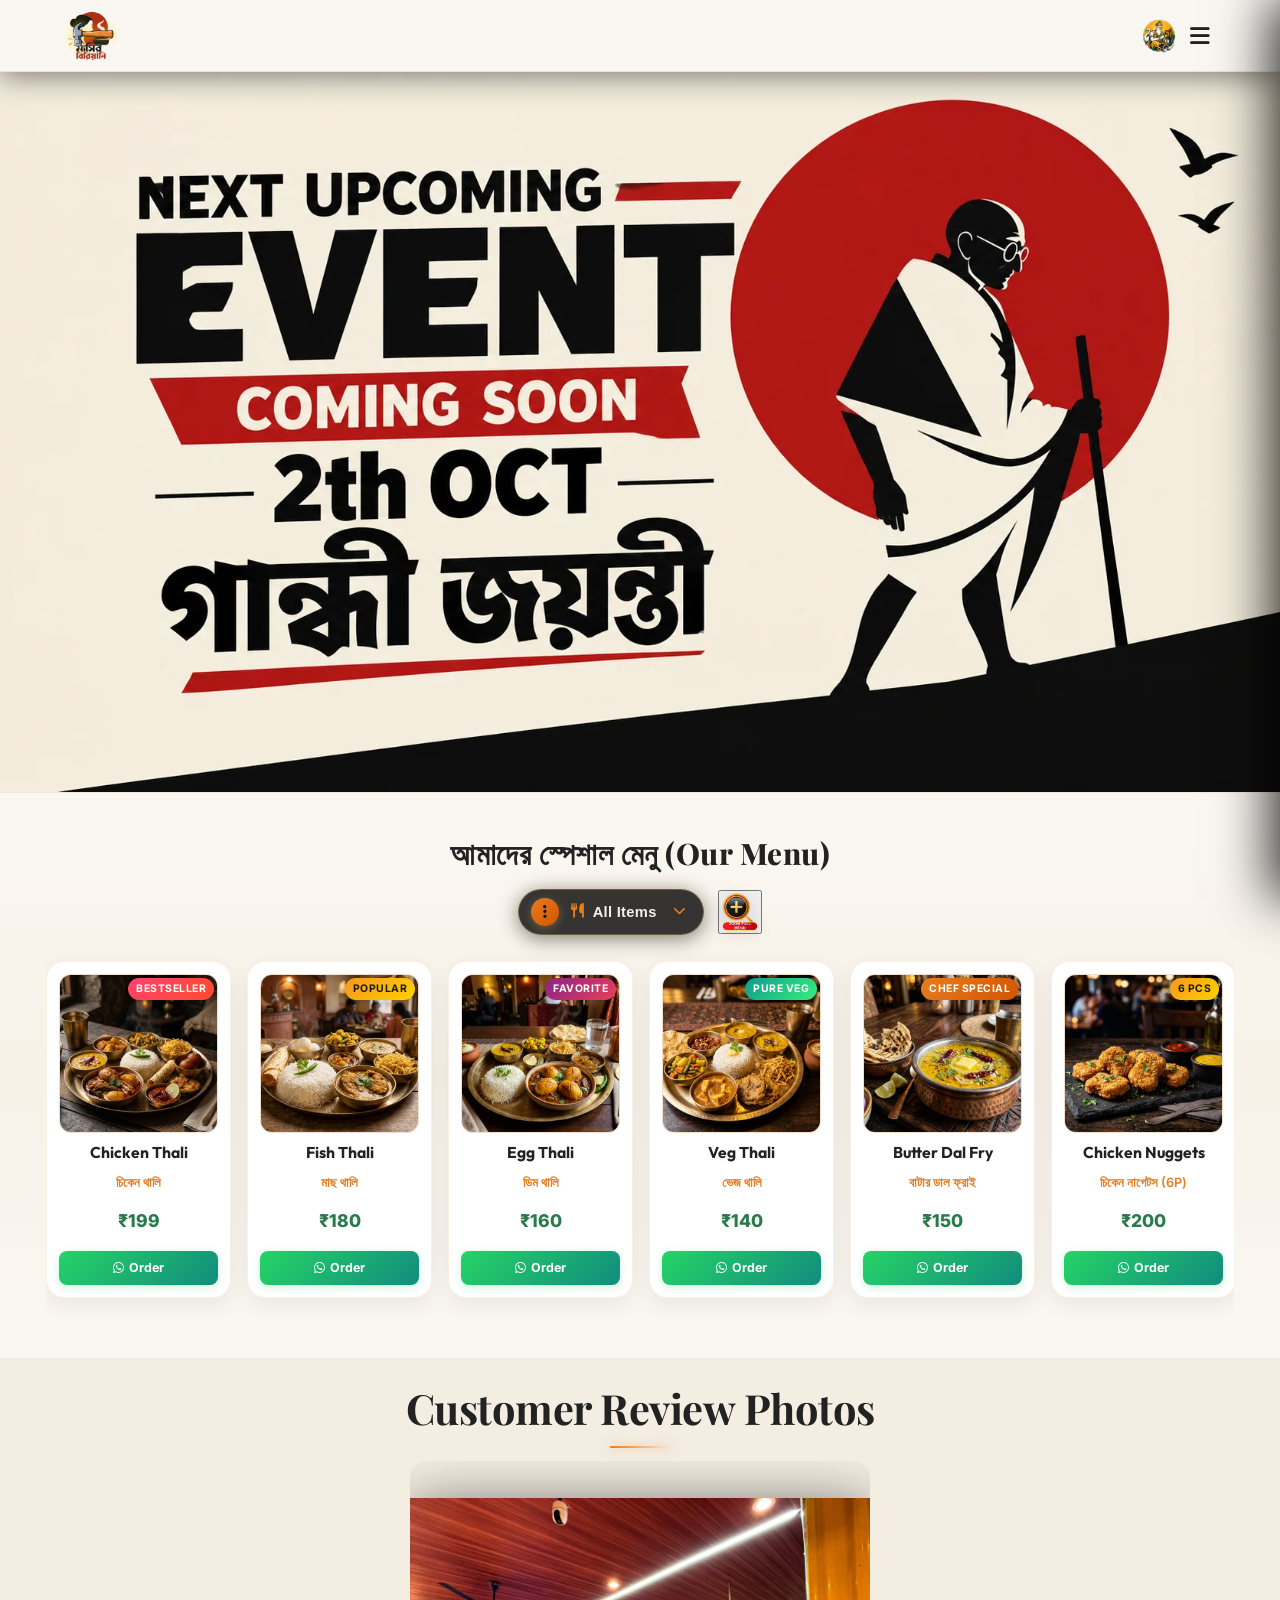
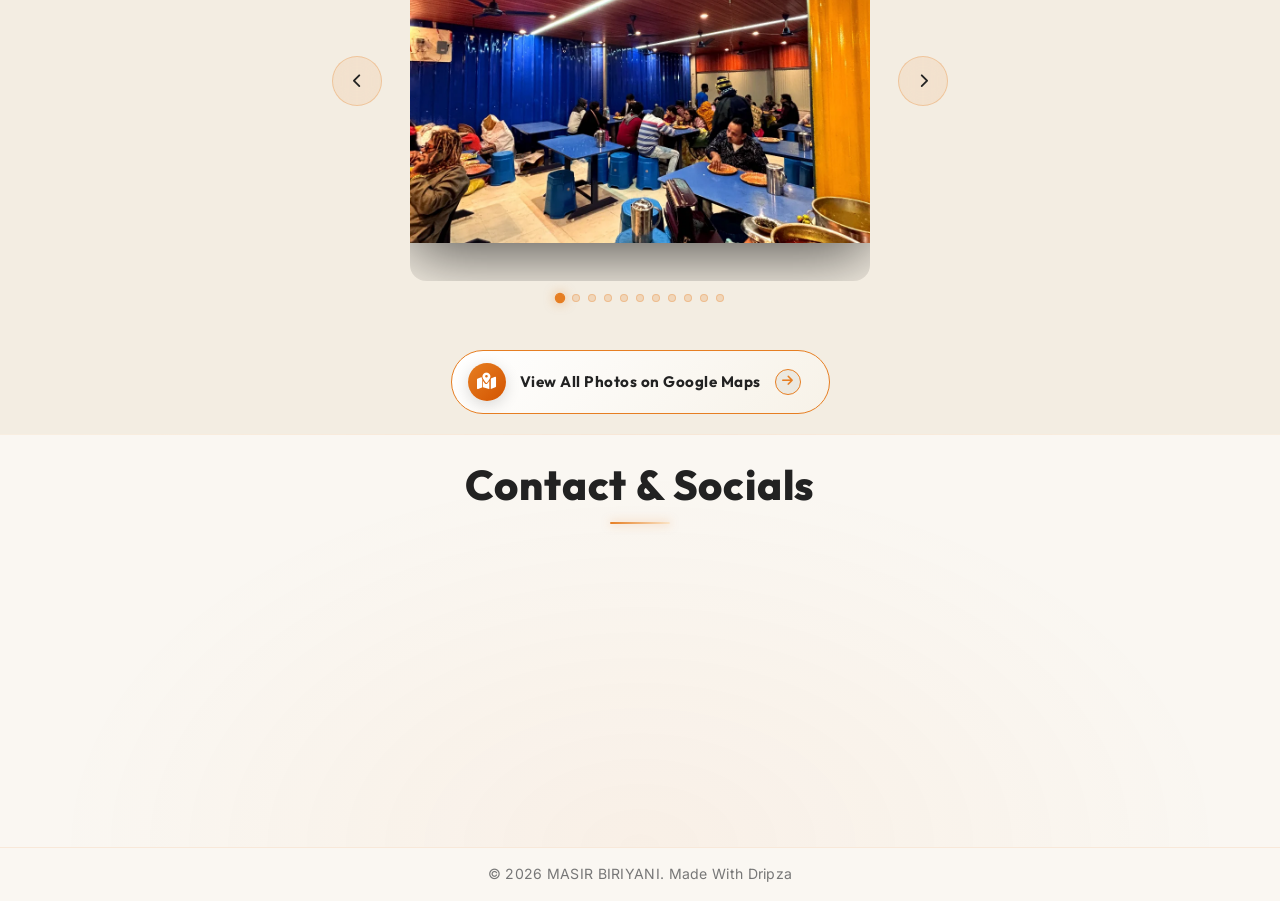
==== index.html @ 43b87b8b "Update search input keypad dismiss on enter" ====
﻿<!DOCTYPE html>
<html lang="bn">
<head>
    <meta charset="UTF-8">
    <meta name="viewport" content="width=device-width, initial-scale=1.0">
    <title>MASIR BIRIYANI</title>
    <link rel="icon" type="image/png" href="assets/masir_biriyani_logo.webp">
    <link href="https://fonts.googleapis.com/css2?family=Playfair+Display:wght@400;600;700;800&family=Outfit:wght@300;400;600;800&family=Inter:wght@300;400;500;600&display=swap" rel="stylesheet">
    <link rel="stylesheet" href="https://cdnjs.cloudflare.com/ajax/libs/font-awesome/6.4.0/css/all.min.css">
    <link rel="stylesheet" href="styles.css?v=1.3">
</head>
<body class="no-scroll">
    <!-- Preloader Screen -->
    <div id="preloader">
        <div class="preloader-content">
            <h1 class="preloader-title">Welcome to <br><span class="highlight">MASIR BIRIYANI</span></h1>
            <div class="preloader-loader">
                <div class="loader-bar"></div>
            </div>
        </div>
    </div>
    <!-- Navbar -->
    <nav class="navbar">
        <div class="logo-container">
            <img src="assets/masir_biriyani_logo.webp" alt="MASIR BIRIYANI Logo" class="logo-brand-img">
            <div class="logo-text-wrapper">
                <span class="animated-football-header" title="Ganesh Chaturthi Special">
                    <img src="assets/ganesh_run_icon.webp" alt="Ganesh Run Icon" style="object-fit: contain; filter: drop-shadow(0 0 5px rgba(255, 215, 0, 0.6));">
                </span>
                <span class="logo-text">MASIR BIRIYANI</span>
            </div>
        </div>
        <span class="rath-yatra-header-text">শুভ বিশ্বকর্মা পূজা!</span>
        <ul class="nav-links">
            <li><a href="#home">Home</a></li>
            <li><a href="#menu">Menu</a></li>
            <li><a href="#reviews">Reviews</a></li>
            <li><a href="#contact">Contact</a></li>
        </ul>
        <div class="navbar-actions">
            <!-- Rakhi Purnima Button for Poster -->
            <button class="fifa-btn" id="open-promo-modal-direct-btn" title="Show Ganesh Chaturthi Special Poster">
                <div class="fifa-container">
                    <div class="fifa-magic-ring"></div>
                    <img src="assets/ganesh_icon.webp" alt="Ganesh Special" class="fifa-svg" style="object-fit: contain;">
                </div>
            </button>
            
            <div class="hamburger">
                <i class="fas fa-bars"></i>
            </div>
        </div>
    </nav>

    <!-- Hero Section -->
    <section id="home" class="hero">
        <div class="hero-bg banner-box">
            <img src="assets/aj_restaurant_banner_1.webp" alt="AJ Restaurant & Cafe Banner" class="active">
            <img src="assets/banner_1.webp" alt="MASIR BIRIYANI Banner 1">
            <img src="assets/banner_2.webp" alt="MASIR BIRIYANI Banner 2">
            <img src="assets/banner_3.webp" alt="MASIR BIRIYANI Banner 3">
            <img src="assets/banner_4.webp" alt="MASIR BIRIYANI Banner 4">
            <div class="overlay"></div>
        </div>
        <!-- Click/Hover Zones for Banner Control -->
        <div class="hero-nav-zone left-zone" title="Previous Image"></div>
        <div class="hero-nav-zone right-zone" title="Next Image"></div>
    </section>

                <!-- Digital Restaurant Menu Section -->
    <section id="menu" class="main-menu-section">
        <div class="menu-header-wrapper">
            <div class="menu-eyebrow-container">
                <span class="menu-eyebrow">আমাদের স্পেশাল মেনু (Our Menu)</span>
            </div>
        </div>

        <!-- Menu Category Filter Tabs -->
                <!-- Menu Category Filter Dropdown (Three-Dot Filter Menu) -->
        <!-- Menu Filter and Zoom Controls Row -->
        <div class="menu-filter-controls-row">
            <div class="menu-filter-dropdown-wrapper" id="main-menu-filter-dropdown-wrapper">
            <button type="button" class="menu-filter-dots-btn" id="main-menu-filter-dots-btn" aria-expanded="false" aria-haspopup="true" title="Filter Menu">
                <span class="three-dots-icon-box">
                    <i class="fas fa-ellipsis-v"></i>
                </span>
                <span class="current-filter-label" id="main-current-filter-label">
                    <i class="fas fa-utensils"></i>
                    <span>All Items</span>
                </span>
                <i class="fas fa-chevron-down filter-dropdown-arrow"></i>
            </button>

            <!-- Dropdown List of Category Filter Options -->
            <div class="menu-filter-dropdown-menu" id="main-menu-filter-dropdown-menu">
                <div class="menu-filter-dropdown-header">
                    <span><i class="fas fa-filter"></i> Filter Category</span>
                </div>
                <div class="menu-filter-dropdown-list">
                    <button type="button" class="menu-tab-btn active" data-category="all">
                        <span class="tab-btn-content">
                            <i class="fas fa-utensils tab-icon"></i>
                            <span class="tab-title">All Items</span>
                        </span>
                        <i class="fas fa-check active-indicator-icon"></i>
                    </button>
                    <button type="button" class="menu-tab-btn" data-category="thali">
                        <span class="tab-btn-content">
                            <i class="fas fa-bowl-rice tab-icon"></i>
                            <span class="tab-title">Bengali Thali</span>
                        </span>
                        <i class="fas fa-check active-indicator-icon"></i>
                    </button>
                    <button type="button" class="menu-tab-btn" data-category="snacks">
                        <span class="tab-btn-content">
                            <i class="fas fa-burger tab-icon"></i>
                            <span class="tab-title">Breakfast & Snacks</span>
                        </span>
                        <i class="fas fa-check active-indicator-icon"></i>
                    </button>
                    <button type="button" class="menu-tab-btn" data-category="beverages">
                        <span class="tab-btn-content">
                            <i class="fas fa-mug-hot tab-icon"></i>
                            <span class="tab-title">Tea & Coffee</span>
                        </span>
                        <i class="fas fa-check active-indicator-icon"></i>
                    </button>
                    <button type="button" class="menu-tab-btn" data-category="extras">
                        <span class="tab-btn-content">
                            <i class="fas fa-plate-wheat tab-icon"></i>
                            <span class="tab-title">Sides & Extras</span>
                        </span>
                        <i class="fas fa-check active-indicator-icon"></i>
                    </button>
                </div>
            </div>
        </div>

            <!-- Zoom Full Menu Button on Right Side of Filter -->
            <button type="button" class="menu-zoom-img-btn" id="open-full-menu-modal-btn" title="Open Complete Menu Card (সম্পূর্ণ মেনু)">
                    <img src="assets/zoom_full_menu_icon.webp" alt="Zoom Full Menu" class="zoom-full-menu-img">
                </button>
        </div>
        

        <!-- Menu Cards Horizontal Side-Scroll Wrapper -->
        <div class="main-menu-scroll-wrapper">
            <div class="main-menu-scroll-track" id="main-restaurant-menu-scroll">
                
                <!-- 1. Chicken Thali -->
                <div class="food-menu-card" data-category="thali">
                    <div class="food-card-badge bestseller">Bestseller</div>
                    <div class="food-card-img-box">
                        <img src="assets/menu_chicken_thali.webp" alt="Chicken Thali" loading="lazy">
                    </div>
                    <div class="food-card-body">
                        <h3 class="food-title">Chicken Thali</h3>
                        <span class="bengali-title">চিকেন থালি</span>
                        <span class="food-price">₹199</span>
                        <a href="https://wa.me/918768151555?text=Hi%20MASIR%20BIRIYANI,%20I%20want%20to%20order%20Chicken%20Thali%20(₹199)" target="_blank" class="food-order-btn">
                            <i class="fab fa-whatsapp"></i> Order
                        </a>
                    </div>
                </div>

                <!-- 2. Fish Thali -->
                <div class="food-menu-card" data-category="thali">
                    <div class="food-card-badge popular">Popular</div>
                    <div class="food-card-img-box">
                        <img src="assets/menu_fish_thali.webp" alt="Fish Thali" loading="lazy">
                    </div>
                    <div class="food-card-body">
                        <h3 class="food-title">Fish Thali</h3>
                        <span class="bengali-title">মাছ থালি</span>
                        <span class="food-price">₹180</span>
                        <a href="https://wa.me/918768151555?text=Hi%20MASIR%20BIRIYANI,%20I%20want%20to%20order%20Fish%20Thali%20(₹180)" target="_blank" class="food-order-btn">
                            <i class="fab fa-whatsapp"></i> Order
                        </a>
                    </div>
                </div>

                <!-- 3. Egg Thali -->
                <div class="food-menu-card" data-category="thali">
                    <div class="food-card-badge special">Favorite</div>
                    <div class="food-card-img-box">
                        <img src="assets/menu_egg_thali.webp" alt="Egg Thali" loading="lazy">
                    </div>
                    <div class="food-card-body">
                        <h3 class="food-title">Egg Thali</h3>
                        <span class="bengali-title">ডিম থালি</span>
                        <span class="food-price">₹160</span>
                        <a href="https://wa.me/918768151555?text=Hi%20MASIR%20BIRIYANI,%20I%20want%20to%20order%20Egg%20Thali%20(₹160)" target="_blank" class="food-order-btn">
                            <i class="fab fa-whatsapp"></i> Order
                        </a>
                    </div>
                </div>

                <!-- 4. Veg Thali -->
                <div class="food-menu-card" data-category="thali">
                    <div class="food-card-badge pure-veg">Pure Veg</div>
                    <div class="food-card-img-box">
                        <img src="assets/menu_veg_thali.webp" alt="Veg Thali" loading="lazy">
                    </div>
                    <div class="food-card-body">
                        <h3 class="food-title">Veg Thali</h3>
                        <span class="bengali-title">ভেজ থালি</span>
                        <span class="food-price">₹140</span>
                        <a href="https://wa.me/918768151555?text=Hi%20MASIR%20BIRIYANI,%20I%20want%20to%20order%20Veg%20Thali%20(₹140)" target="_blank" class="food-order-btn">
                            <i class="fab fa-whatsapp"></i> Order
                        </a>
                    </div>
                </div>

                <!-- 5. Butter Dal Fry -->
                <div class="food-menu-card" data-category="extras">
                    <div class="food-card-badge chef">Chef Special</div>
                    <div class="food-card-img-box">
                        <img src="assets/menu_butter_dal_fry.webp" alt="Butter Dal Fry" loading="lazy">
                    </div>
                    <div class="food-card-body">
                        <h3 class="food-title">Butter Dal Fry</h3>
                        <span class="bengali-title">বাটার ডাল ফ্রাই</span>
                        <span class="food-price">₹150</span>
                        <a href="https://wa.me/918768151555?text=Hi%20MASIR%20BIRIYANI,%20I%20want%20to%20order%20Butter%20Dal%20Fry%20(₹150)" target="_blank" class="food-order-btn">
                            <i class="fab fa-whatsapp"></i> Order
                        </a>
                    </div>
                </div>

                <!-- 6. Chicken Nuggets -->
                <div class="food-menu-card" data-category="snacks">
                    <div class="food-card-badge popular">6 Pcs</div>
                    <div class="food-card-img-box">
                        <img src="assets/menu_chicken_nuggets.webp" alt="Chicken Nuggets" loading="lazy">
                    </div>
                    <div class="food-card-body">
                        <h3 class="food-title">Chicken Nuggets</h3>
                        <span class="bengali-title">চিকেন নাগেটস (6P)</span>
                        <span class="food-price">₹200</span>
                        <a href="https://wa.me/918768151555?text=Hi%20MASIR%20BIRIYANI,%20I%20want%20to%20order%20Chicken%20Nuggets%20(₹200)" target="_blank" class="food-order-btn">
                            <i class="fab fa-whatsapp"></i> Order
                        </a>
                    </div>
                </div>

                <!-- 7. Aloo Tikki -->
                <div class="food-menu-card" data-category="snacks">
                    <div class="food-card-badge pure-veg">Big Size</div>
                    <div class="food-card-img-box">
                        <img src="assets/menu_aloo_tikki.webp" alt="Aloo Tikki Big Size" loading="lazy">
                    </div>
                    <div class="food-card-body">
                        <h3 class="food-title">Aloo Tikki 6P</h3>
                        <span class="bengali-title">আলু টিক্কি (6P)</span>
                        <span class="food-price">₹180</span>
                        <a href="https://wa.me/918768151555?text=Hi%20MASIR%20BIRIYANI,%20I%20want%20to%20order%20Aloo%20Tikki%20(₹180)" target="_blank" class="food-order-btn">
                            <i class="fab fa-whatsapp"></i> Order
                        </a>
                    </div>
                </div>

                <!-- 8. Egg Maggie -->
                <div class="food-menu-card" data-category="snacks">
                    <div class="food-card-badge popular">Hot</div>
                    <div class="food-card-img-box">
                        <img src="assets/menu_egg_maggie.webp" alt="Egg Maggie" loading="lazy">
                    </div>
                    <div class="food-card-body">
                        <h3 class="food-title">Egg Maggie</h3>
                        <span class="bengali-title">এগ ম্যাগি</span>
                        <span class="food-price">₹80</span>
                        <a href="https://wa.me/918768151555?text=Hi%20MASIR%20BIRIYANI,%20I%20want%20to%20order%20Egg%20Maggie%20(₹80)" target="_blank" class="food-order-btn">
                            <i class="fab fa-whatsapp"></i> Order
                        </a>
                    </div>
                </div>

                <!-- 9. Veg Maggie -->
                <div class="food-menu-card" data-category="snacks">
                    <div class="food-card-badge pure-veg">Veg</div>
                    <div class="food-card-img-box">
                        <img src="assets/menu_egg_maggie.webp" alt="Veg Maggie" loading="lazy">
                    </div>
                    <div class="food-card-body">
                        <h3 class="food-title">Veg Maggie</h3>
                        <span class="bengali-title">ভেজ ম্যাগি</span>
                        <span class="food-price">₹60</span>
                        <a href="https://wa.me/918768151555?text=Hi%20MASIR%20BIRIYANI,%20I%20want%20to%20order%20Veg%20Maggie%20(₹60)" target="_blank" class="food-order-btn">
                            <i class="fab fa-whatsapp"></i> Order
                        </a>
                    </div>
                </div>

                <!-- 10. Bread Omelette -->
                <div class="food-menu-card" data-category="snacks">
                    <div class="food-card-badge special">Breakfast</div>
                    <div class="food-card-img-box">
                        <img src="assets/menu6.webp" alt="Bread Omelette Jam Butter" loading="lazy">
                    </div>
                    <div class="food-card-body">
                        <h3 class="food-title">Bread Omelette</h3>
                        <span class="bengali-title">ব্রেড ওমলেট / জ্যাম</span>
                        <span class="food-price">₹60</span>
                        <a href="https://wa.me/918768151555?text=Hi%20MASIR%20BIRIYANI,%20I%20want%20to%20order%20Bread%20Omelette%20(₹60)" target="_blank" class="food-order-btn">
                            <i class="fab fa-whatsapp"></i> Order
                        </a>
                    </div>
                </div>

                <!-- 11. Chai & Coffee -->
                <div class="food-menu-card" data-category="beverages">
                    <div class="food-card-badge special">Hot</div>
                    <div class="food-card-img-box">
                        <img src="assets/menu_tea_coffee.webp" alt="Coffee" loading="lazy">
                    </div>
                    <div class="food-card-body">
                        <h3 class="food-title">Milk / Black Coffee</h3>
                        <span class="bengali-title">কফি (Min 2 Cup)</span>
                        <span class="food-price">₹50</span>
                        <a href="https://wa.me/918768151555?text=Hi%20MASIR%20BIRIYANI,%20I%20want%20to%20order%20Coffee" target="_blank" class="food-order-btn">
                            <i class="fab fa-whatsapp"></i> Order
                        </a>
                    </div>
                </div>

                <!-- 12. Milk / Black Tea -->
                <div class="food-menu-card" data-category="beverages">
                    <div class="food-card-badge bestseller">Chai</div>
                    <div class="food-card-img-box">
                        <img src="assets/menu_tea_coffee.webp" alt="Tea" loading="lazy">
                    </div>
                    <div class="food-card-body">
                        <h3 class="food-title">Black / Milk Tea</h3>
                        <span class="bengali-title">চা (Min 2 Cup)</span>
                        <span class="food-price">₹25</span>
                        <a href="https://wa.me/918768151555?text=Hi%20MASIR%20BIRIYANI,%20I%20want%20to%20order%20Tea" target="_blank" class="food-order-btn">
                            <i class="fab fa-whatsapp"></i> Order
                        </a>
                    </div>
                </div>

                <!-- 13. Green Tea -->
                <div class="food-menu-card" data-category="beverages">
                    <div class="food-card-badge pure-veg">Healthy</div>
                    <div class="food-card-img-box">
                        <img src="assets/menu_tea_coffee.webp" alt="Green Tea" loading="lazy">
                    </div>
                    <div class="food-card-body">
                        <h3 class="food-title">Green Tea</h3>
                        <span class="bengali-title">গ্রিন টি (Min 2 Cup)</span>
                        <span class="food-price">₹40</span>
                        <a href="https://wa.me/918768151555?text=Hi%20MASIR%20BIRIYANI,%20I%20want%20to%20order%20Green%20Tea" target="_blank" class="food-order-btn">
                            <i class="fab fa-whatsapp"></i> Order
                        </a>
                    </div>
                </div>

                <!-- 14. Extra Chicken 4P -->
                <div class="food-menu-card" data-category="extras">
                    <div class="food-card-badge popular">4 Pcs</div>
                    <div class="food-card-img-box">
                        <img src="assets/menu_chicken_thali.webp" alt="Extra Chicken" loading="lazy">
                    </div>
                    <div class="food-card-body">
                        <h3 class="food-title">Extra Chicken (4P)</h3>
                        <span class="bengali-title">চিকেন কারি (4P)</span>
                        <span class="food-price">₹180</span>
                        <a href="https://wa.me/918768151555?text=Hi%20MASIR%20BIRIYANI,%20I%20want%20to%20order%20Extra%20Chicken%204P%20(₹180)" target="_blank" class="food-order-btn">
                            <i class="fab fa-whatsapp"></i> Order
                        </a>
                    </div>
                </div>

                <!-- 15. Extra Mutton 1P -->
                <div class="food-menu-card" data-category="extras">
                    <div class="food-card-badge special">Special</div>
                    <div class="food-card-img-box">
                        <img src="assets/menu3.webp" alt="Extra Mutton" loading="lazy">
                    </div>
                    <div class="food-card-body">
                        <h3 class="food-title">Extra Mutton (1P)</h3>
                        <span class="bengali-title">মটন (স্পেশাল অর্ডার)</span>
                        <span class="food-price">₹80</span>
                        <a href="https://wa.me/918768151555?text=Hi%20MASIR%20BIRIYANI,%20I%20want%20to%20order%20Extra%20Mutton%20(₹80)" target="_blank" class="food-order-btn">
                            <i class="fab fa-whatsapp"></i> Order
                        </a>
                    </div>
                </div>

                <!-- 16. Extra Fish 1P -->
                <div class="food-menu-card" data-category="extras">
                    <div class="food-card-badge popular">1 Pc</div>
                    <div class="food-card-img-box">
                        <img src="assets/menu_fish_thali.webp" alt="Extra Fish" loading="lazy">
                    </div>
                    <div class="food-card-body">
                        <h3 class="food-title">Extra Fish (1P)</h3>
                        <span class="bengali-title">মাছ ১ পিস</span>
                        <span class="food-price">₹80</span>
                        <a href="https://wa.me/918768151555?text=Hi%20MASIR%20BIRIYANI,%20I%20want%20to%20order%20Extra%20Fish%20(₹80)" target="_blank" class="food-order-btn">
                            <i class="fab fa-whatsapp"></i> Order
                        </a>
                    </div>
                </div>

                <!-- 17. Green Salad -->
                <div class="food-menu-card" data-category="extras">
                    <div class="food-card-badge pure-veg">Fresh</div>
                    <div class="food-card-img-box">
                        <img src="assets/menu_veg_thali.webp" alt="Green Salad" loading="lazy">
                    </div>
                    <div class="food-card-body">
                        <h3 class="food-title">Green Salad</h3>
                        <span class="bengali-title">গ্রিন স্যালাড</span>
                        <span class="food-price">₹100</span>
                        <a href="https://wa.me/918768151555?text=Hi%20MASIR%20BIRIYANI,%20I%20want%20to%20order%20Green%20Salad%20(₹100)" target="_blank" class="food-order-btn">
                            <i class="fab fa-whatsapp"></i> Order
                        </a>
                    </div>
                </div>

                <!-- 18. Extra Egg (2P) -->
                <div class="food-menu-card" data-category="extras">
                    <div class="food-card-badge special">2 Pcs</div>
                    <div class="food-card-img-box">
                        <img src="assets/menu_egg_thali.webp" alt="Extra Egg 2P" loading="lazy">
                    </div>
                    <div class="food-card-body">
                        <h3 class="food-title">Extra Egg (2P)</h3>
                        <span class="bengali-title">ডিম (২ পিস)</span>
                        <span class="food-price">₹50</span>
                        <a href="https://wa.me/918768151555?text=Hi%20MASIR%20BIRIYANI,%20I%20want%20to%20order%20Extra%20Egg%202P%20(₹50)" target="_blank" class="food-order-btn">
                            <i class="fab fa-whatsapp"></i> Order
                        </a>
                    </div>
                </div>

                <!-- 19. Extra Rice -->
                <div class="food-menu-card" data-category="extras">
                    <div class="food-card-badge popular">1 Plate</div>
                    <div class="food-card-img-box">
                        <img src="assets/menu_veg_thali.webp" alt="Extra Rice" loading="lazy">
                    </div>
                    <div class="food-card-body">
                        <h3 class="food-title">Extra Rice</h3>
                        <span class="bengali-title">এক্সট্রা ভাত</span>
                        <span class="food-price">₹50</span>
                        <a href="https://wa.me/918768151555?text=Hi%20MASIR%20BIRIYANI,%20I%20want%20to%20order%20Extra%20Rice%20(₹50)" target="_blank" class="food-order-btn">
                            <i class="fab fa-whatsapp"></i> Order
                        </a>
                    </div>
                </div>

                <!-- 20. Extra Misti / Papad / Roti -->
                <div class="food-menu-card" data-category="extras">
                    <div class="food-card-badge pure-veg">Per Pc</div>
                    <div class="food-card-img-box">
                        <img src="assets/menu2.webp" alt="Extra Misti Papad Roti" loading="lazy">
                    </div>
                    <div class="food-card-body">
                        <h3 class="food-title">Extra Misti / Papad / Roti</h3>
                        <span class="bengali-title">মিষ্টি / পাঁপড় / রুটি</span>
                        <span class="food-price">₹10</span>
                        <a href="https://wa.me/918768151555?text=Hi%20MASIR%20BIRIYANI,%20I%20want%20to%20order%20Extra%20Misti%20Papad%20Roti%20(₹10)" target="_blank" class="food-order-btn">
                            <i class="fab fa-whatsapp"></i> Order
                        </a>
                    </div>
                </div>

                <!-- 21. Extra Sabji / Dal / Vaji -->
                <div class="food-menu-card" data-category="extras">
                    <div class="food-card-badge pure-veg">Side Bowl</div>
                    <div class="food-card-img-box">
                        <img src="assets/menu_butter_dal_fry.webp" alt="Extra Sabji Dal Vaji" loading="lazy">
                    </div>
                    <div class="food-card-body">
                        <h3 class="food-title">Extra Sabji / Dal / Vaji</h3>
                        <span class="bengali-title">সবজি / ডাল / ভাজি</span>
                        <span class="food-price">₹30</span>
                        <a href="https://wa.me/918768151555?text=Hi%20MASIR%20BIRIYANI,%20I%20want%20to%20order%20Extra%20Sabji%20Dal%20Vaji%20(₹30)" target="_blank" class="food-order-btn">
                            <i class="fab fa-whatsapp"></i> Order
                        </a>
                    </div>
                </div>

                <!-- 18. Water Bottle -->
                <div class="food-menu-card" data-category="beverages">
                    <div class="food-card-badge pure-veg">Mineral</div>
                    <div class="food-card-img-box">
                        <img src="assets/menu5.webp" alt="Water Bottle" loading="lazy">
                    </div>
                    <div class="food-card-body">
                        <h3 class="food-title">Water Bottle</h3>
                        <span class="bengali-title">জল 1L / 2L</span>
                        <span class="food-price">₹20 / ₹30</span>
                        <a href="https://wa.me/918768151555?text=Hi%20MASIR%20BIRIYANI,%20I%20want%20to%20order%20Water%20Bottle" target="_blank" class="food-order-btn">
                            <i class="fab fa-whatsapp"></i> Order
                        </a>
                    </div>
                </div>

            </div>
        </div>
    </section>

    <!-- Reviews Section (Photo Gallery) -->
    <section id="reviews" class="reviews-section">
        <h2 class="section-title">Customer Review Photos</h2>
        <div class="reviews-slider-container">
            <div class="reviews-slider">
                <div class="review-slide active">
                    <img src="assets/review_1.webp" alt="Customer Review 1">
                </div>
                <div class="review-slide">
                    <img src="assets/review_2.webp" alt="Customer Review 2">
                </div>
                <div class="review-slide">
                    <img src="assets/review_3.webp" alt="Customer Review 3">
                </div>
                <div class="review-slide">
                    <img src="assets/review_4.webp" alt="Customer Review 4">
                </div>
                <div class="review-slide">
                    <img src="assets/review_5.webp" alt="Customer Review 5">
                </div>
                <div class="review-slide">
                    <img src="assets/review_6.webp" alt="Customer Review 6">
                </div>
                <div class="review-slide">
                    <img src="assets/review_7.webp" alt="Customer Review 7">
                </div>
                <div class="review-slide">
                    <img src="assets/review_8.webp" alt="Customer Review 8">
                </div>
                <div class="review-slide">
                    <img src="assets/review_9.webp" alt="Customer Review 9">
                </div>
                <div class="review-slide">
                    <img src="assets/review_10.webp" alt="Customer Review 10">
                </div>
                <div class="review-slide">
                    <img src="assets/review_11.webp" alt="Customer Review 11">
                </div>
            </div>
            
            <!-- Slider Controls -->
            <button class="slider-btn prev-btn"><i class="fas fa-chevron-left"></i></button>
            <button class="slider-btn next-btn"><i class="fas fa-chevron-right"></i></button>
            
            <!-- Slider Dots -->
            <div class="slider-dots">
                <span class="dot active" data-index="0"></span>
                <span class="dot" data-index="1"></span>
                <span class="dot" data-index="2"></span>
                <span class="dot" data-index="3"></span>
                <span class="dot" data-index="4"></span>
                <span class="dot" data-index="5"></span>
                <span class="dot" data-index="6"></span>
                <span class="dot" data-index="7"></span>
                <span class="dot" data-index="8"></span>
                <span class="dot" data-index="9"></span>
                <span class="dot" data-index="10"></span>
            </div>
        </div>
        <div style="text-align: center; margin-top: 3rem;">
            <div class="reviews-cta-wrapper">
            <a href="https://maps.app.goo.gl/f3FRrdpiadxFhamq9" target="_blank" class="modern-maps-btn" title="Open Google Maps Gallery">
                <span class="maps-icon-badge"><i class="fas fa-map-marked-alt"></i></span>
                <span class="maps-btn-text">View All Photos on Google Maps</span>
                <span class="maps-arrow-circle"><i class="fas fa-arrow-right"></i></span>
            </a>
        </div>
        </div>
    </section>

    <!-- Contact & Footer -->
    <section id="contact" class="contact-section">
        <h2 class="section-title">Contact & Socials</h2>
        <div class="contact-container glassmorphism">
            <div class="contact-info">
                <h2>Visit Us</h2>
                <div class="info-item">
                    <a href="https://maps.app.goo.gl/ahzoKnZA9aAzFiZk7" target="_blank" style="color: inherit; text-decoration: none; display: flex; align-items: center; gap: 15px;">
                        <i class="fas fa-map-marker-alt"></i>
                        <p>Bhaktisiddhanta Saraswati Marg, Mayapur, West Bengal 741313</p>
                    </a>
                </div>
                <div class="info-item">
                    <a href="tel:+918768151555" style="color: inherit; text-decoration: none; display: flex; align-items: center; gap: 15px;">
                        <i class="fas fa-phone-alt"></i>
                        <p>+91 8768151555</p>
                    </a>
                </div>
                <div class="info-item">
                    <a href="mailto:hello@masirbiriyani.com" style="color: inherit; text-decoration: none; display: flex; align-items: center; gap: 15px;">
                        <i class="fas fa-envelope"></i>
                        <p>hello@masirbiriyani.com</p>
                    </a>
                </div>
            </div>
            <div class="social-links">
                <h2>Follow Us</h2>
                <div class="social-icons">
                    <a href="#" class="social-icon"><i class="fab fa-instagram"></i></a>
                    <a href="#" class="social-icon"><i class="fab fa-facebook-f"></i></a>
                    <a href="#" class="social-icon"><i class="fab fa-youtube"></i></a>
                    <a href="https://wa.me/918768151555" target="_blank" class="social-icon"><i class="fab fa-whatsapp"></i></a>
                    <a href="https://maps.app.goo.gl/ahzoKnZA9aAzFiZk7" target="_blank" class="social-icon"><i class="fas fa-map-marker-alt"></i></a>
                </div>
            </div>
        </div>
    </section>

    <footer>
        <p>&copy; 2026 MASIR BIRIYANI. Made With Dripza</p>
    </footer>



    <!-- Full Menu Interactive Modal -->
    <div class="full-menu-modal" id="full-menu-modal" aria-hidden="true">
        <div class="full-menu-modal-overlay" id="full-menu-modal-overlay"></div>
        <div class="full-menu-modal-container">
            <!-- Modal Sticky Top Header Container (Header + Hero Title + Search + Category Tabs) -->
            <div class="full-menu-modal-top-section">
                <!-- Modal Header -->
                <div class="full-menu-modal-header">
                    <div class="full-menu-modal-header-left">
                        <button class="menu-modal-close-btn" id="close-full-menu-modal-btn" aria-label="Close Full Menu">
                            <i class="fas fa-arrow-left"></i> <span>Back</span>
                        </button>
                        <div class="full-menu-modal-title">
                            MASIR BIRIYANI
                        </div>
                    </div>
                    <div class="full-menu-modal-header-right">
                        <a href="#modal-order-timings" class="menu-modal-timing-btn" id="modal-timing-btn" title="Order Timings">
                            <i class="fas fa-clock"></i> <span>Timings</span>
                        </a>
                        <a href="tel:918768151555" class="menu-modal-call-btn">
                            <i class="fas fa-phone-alt"></i> <span>918768151555</span>
                        </a>
                        <button class="menu-modal-close-icon-btn" id="close-full-menu-icon-btn" aria-label="Close">
                            <i class="fas fa-times"></i>
                        </button>
                    </div>
                </div>

                <!-- Modal Hero Header -->
                <div class="full-menu-hero">
                    <h1>Complete Menu Card <span class="bengali-heading">আমাদের সম্পূর্ণ ডিজিটাল মেনু</span></h1>
                </div>

                <!-- Search Bar & Category Filter Tabs -->
                <div class="menu-control-bar">
                    

                    <!-- Modal Category Filter Dropdown (Three-Dot Filter Menu) -->
                    <div class="menu-filter-dropdown-wrapper" id="modal-menu-filter-dropdown-wrapper">
            <button type="button" class="menu-filter-dots-btn" id="modal-menu-filter-dots-btn" aria-expanded="false" aria-haspopup="true" title="Filter Menu">
                <span class="three-dots-icon-box">
                    <i class="fas fa-ellipsis-v"></i>
                </span>
                <span class="current-filter-label" id="modal-current-filter-label">
                    <i class="fas fa-utensils"></i>
                    <span>All Items</span>
                </span>
                <i class="fas fa-chevron-down filter-dropdown-arrow"></i>
            </button>

            <!-- Dropdown List of Category Filter Options -->
            <div class="menu-filter-dropdown-menu" id="modal-menu-filter-dropdown-menu">
                <div class="menu-filter-dropdown-header">
                    <span><i class="fas fa-filter"></i> Filter Category</span>
                </div>
                <div class="menu-filter-dropdown-list">
                    <button type="button" class="menu-tab-btn active" data-category="all">
                        <span class="tab-btn-content">
                            <i class="fas fa-utensils tab-icon"></i>
                            <span class="tab-title">All Items</span>
                        </span>
                        <i class="fas fa-check active-indicator-icon"></i>
                    </button>
                    <button type="button" class="menu-tab-btn" data-category="thali">
                        <span class="tab-btn-content">
                            <i class="fas fa-bowl-rice tab-icon"></i>
                            <span class="tab-title">Bengali Thali</span>
                        </span>
                        <i class="fas fa-check active-indicator-icon"></i>
                    </button>
                    <button type="button" class="menu-tab-btn" data-category="snacks">
                        <span class="tab-btn-content">
                            <i class="fas fa-burger tab-icon"></i>
                            <span class="tab-title">Breakfast & Snacks</span>
                        </span>
                        <i class="fas fa-check active-indicator-icon"></i>
                    </button>
                    <button type="button" class="menu-tab-btn" data-category="beverages">
                        <span class="tab-btn-content">
                            <i class="fas fa-mug-hot tab-icon"></i>
                            <span class="tab-title">Tea & Coffee</span>
                        </span>
                        <i class="fas fa-check active-indicator-icon"></i>
                    </button>
                    <button type="button" class="menu-tab-btn" data-category="extras">
                        <span class="tab-btn-content">
                            <i class="fas fa-plate-wheat tab-icon"></i>
                            <span class="tab-title">Sides & Extras</span>
                        </span>
                        <i class="fas fa-check active-indicator-icon"></i>
                    </button>
                </div>
            </div>
                </div>

                    <div class="search-box-wrapper">
                        <i class="fas fa-search"></i>
                        <input type="text" id="modal-menu-search-input" placeholder="খাবারের নাম লিখে খুঁজুন (Search dishes...)" autocomplete="off" enterkeyhint="search">
                        <button type="button" id="modal-menu-search-clear" class="search-clear-btn" aria-label="Clear search" title="à¦®à§à¦›à§‡ à¦«à§‡à¦²à§à¦¨ (Clear)">
                            <i class="fas fa-times"></i>
                        </button>
                    </div>
            </div>
            </div>

            <div class="full-menu-modal-body">
                <!-- Complete Menu Card Grid -->
                <div class="compact-menu-grid-container">
                    <div class="compact-grid" id="modal-full-menu-grid">

                        <!-- 1. Chicken Thali -->
                        <div class="food-menu-card" data-category="thali" data-keywords="chicken thali murgi murgir mangsho rice dal sabji thali">
                            <div class="food-card-badge bestseller">Bestseller</div>
                            <div class="food-card-img-box">
                                <img src="assets/menu_chicken_thali.webp" alt="Chicken Thali" loading="lazy">
                            </div>
                            <div class="food-card-body">
                                <h3 class="food-title">Chicken Thali</h3>
                                <span class="bengali-title">চিকেন থালি</span>
                                <span class="food-price">₹199</span>
                                <a href="https://wa.me/918768151555?text=Hi%20MASIR%20BIRIYANI,%20I%20want%20to%20order%20Chicken%20Thali%20(₹199)" target="_blank" class="food-order-btn">
                                    <i class="fab fa-whatsapp"></i> Order
                                </a>
                            </div>
                        </div>

                        <!-- 2. Fish Thali -->
                        <div class="food-menu-card" data-category="thali" data-keywords="fish thali macher thali mach jhol rui katla rice dal thali">
                            <div class="food-card-badge popular">Popular</div>
                            <div class="food-card-img-box">
                                <img src="assets/menu_fish_thali.webp" alt="Fish Thali" loading="lazy">
                            </div>
                            <div class="food-card-body">
                                <h3 class="food-title">Fish Thali</h3>
                                <span class="bengali-title">মাছ থালি</span>
                                <span class="food-price">₹180</span>
                                <a href="https://wa.me/918768151555?text=Hi%20MASIR%20BIRIYANI,%20I%20want%20to%20order%20Fish%20Thali%20(₹180)" target="_blank" class="food-order-btn">
                                    <i class="fab fa-whatsapp"></i> Order
                                </a>
                            </div>
                        </div>

                        <!-- 3. Egg Thali -->
                        <div class="food-menu-card" data-category="thali" data-keywords="egg thali dimer thali dim kosha rice dal thali">
                            <div class="food-card-badge special">Favorite</div>
                            <div class="food-card-img-box">
                                <img src="assets/menu_egg_thali.webp" alt="Egg Thali" loading="lazy">
                            </div>
                            <div class="food-card-body">
                                <h3 class="food-title">Egg Thali</h3>
                                <span class="bengali-title">ডিম থালি</span>
                                <span class="food-price">₹160</span>
                                <a href="https://wa.me/918768151555?text=Hi%20MASIR%20BIRIYANI,%20I%20want%20to%20order%20Egg%20Thali%20(₹160)" target="_blank" class="food-order-btn">
                                    <i class="fab fa-whatsapp"></i> Order
                                </a>
                            </div>
                        </div>

                        <!-- 4. Veg Thali -->
                        <div class="food-menu-card" data-category="thali" data-keywords="veg thali niramish thali paneer dal sabji rice mishti doi">
                            <div class="food-card-badge pure-veg">Pure Veg</div>
                            <div class="food-card-img-box">
                                <img src="assets/menu_veg_thali.webp" alt="Veg Thali" loading="lazy">
                            </div>
                            <div class="food-card-body">
                                <h3 class="food-title">Veg Thali</h3>
                                <span class="bengali-title">ভেজ থালি</span>
                                <span class="food-price">₹140</span>
                                <a href="https://wa.me/918768151555?text=Hi%20MASIR%20BIRIYANI,%20I%20want%20to%20order%20Veg%20Thali%20(₹140)" target="_blank" class="food-order-btn">
                                    <i class="fab fa-whatsapp"></i> Order
                                </a>
                            </div>
                        </div>

                        <!-- 5. Butter Dal Fry -->
                        <div class="food-menu-card" data-category="extras" data-keywords="butter dal fry yellow dal tadka veg">
                            <div class="food-card-badge chef">Chef Special</div>
                            <div class="food-card-img-box">
                                <img src="assets/menu_butter_dal_fry.webp" alt="Butter Dal Fry" loading="lazy">
                            </div>
                            <div class="food-card-body">
                                <h3 class="food-title">Butter Dal Fry</h3>
                                <span class="bengali-title">বাটার ডাল ফ্রাই</span>
                                <span class="food-price">₹150</span>
                                <a href="https://wa.me/918768151555?text=Hi%20MASIR%20BIRIYANI,%20I%20want%20to%20order%20Butter%20Dal%20Fry%20(₹150)" target="_blank" class="food-order-btn">
                                    <i class="fab fa-whatsapp"></i> Order
                                </a>
                            </div>
                        </div>

                        <!-- 6. Chicken Nuggets (6P) -->
                        <div class="food-menu-card" data-category="snacks" data-keywords="chicken nuggets 6p fried snacks non-veg">
                            <div class="food-card-badge popular">6 Pcs</div>
                            <div class="food-card-img-box">
                                <img src="assets/menu_chicken_nuggets.webp" alt="Chicken Nuggets" loading="lazy">
                            </div>
                            <div class="food-card-body">
                                <h3 class="food-title">Chicken Nuggets</h3>
                                <span class="bengali-title">চিকেন নাগেটস (6P)</span>
                                <span class="food-price">₹200</span>
                                <a href="https://wa.me/918768151555?text=Hi%20MASIR%20BIRIYANI,%20I%20want%20to%20order%20Chicken%20Nuggets%20(₹200)" target="_blank" class="food-order-btn">
                                    <i class="fab fa-whatsapp"></i> Order
                                </a>
                            </div>
                        </div>

                        <!-- 7. Aloo Tikki Big Size (6P) -->
                        <div class="food-menu-card" data-category="snacks" data-keywords="aloo tikki potato cutlet snacks big size veg">
                            <div class="food-card-badge pure-veg">Big Size</div>
                            <div class="food-card-img-box">
                                <img src="assets/menu_aloo_tikki.webp" alt="Aloo Tikki Big Size" loading="lazy">
                            </div>
                            <div class="food-card-body">
                                <h3 class="food-title">Aloo Tikki 6P</h3>
                                <span class="bengali-title">আলু টিক্কি (6P)</span>
                                <span class="food-price">₹180</span>
                                <a href="https://wa.me/918768151555?text=Hi%20MASIR%20BIRIYANI,%20I%20want%20to%20order%20Aloo%20Tikki%20(₹180)" target="_blank" class="food-order-btn">
                                    <i class="fab fa-whatsapp"></i> Order
                                </a>
                            </div>
                        </div>

                        <!-- 8. Egg Maggie -->
                        <div class="food-menu-card" data-category="snacks" data-keywords="egg maggie noodles masala snacks">
                            <div class="food-card-badge popular">Hot</div>
                            <div class="food-card-img-box">
                                <img src="assets/menu_egg_maggie.webp" alt="Egg Maggie" loading="lazy">
                            </div>
                            <div class="food-card-body">
                                <h3 class="food-title">Egg Maggie</h3>
                                <span class="bengali-title">এগ ম্যাগি</span>
                                <span class="food-price">₹80</span>
                                <a href="https://wa.me/918768151555?text=Hi%20MASIR%20BIRIYANI,%20I%20want%20to%20order%20Egg%20Maggie%20(₹80)" target="_blank" class="food-order-btn">
                                    <i class="fab fa-whatsapp"></i> Order
                                </a>
                            </div>
                        </div>

                        <!-- 9. Veg Maggie -->
                        <div class="food-menu-card" data-category="snacks" data-keywords="veg maggie masala noodles snacks vegetarian">
                            <div class="food-card-badge pure-veg">Veg</div>
                            <div class="food-card-img-box">
                                <img src="assets/menu_egg_maggie.webp" alt="Veg Maggie" loading="lazy">
                            </div>
                            <div class="food-card-body">
                                <h3 class="food-title">Veg Maggie</h3>
                                <span class="bengali-title">ভেজ ম্যাগি</span>
                                <span class="food-price">₹60</span>
                                <a href="https://wa.me/918768151555?text=Hi%20MASIR%20BIRIYANI,%20I%20want%20to%20order%20Veg%20Maggie%20(₹60)" target="_blank" class="food-order-btn">
                                    <i class="fab fa-whatsapp"></i> Order
                                </a>
                            </div>
                        </div>

                        <!-- 10. Bread Omelette / Jam / Butter -->
                        <div class="food-menu-card" data-category="snacks" data-keywords="bread omelette jam butter breakfast toast egg">
                            <div class="food-card-badge special">Breakfast</div>
                            <div class="food-card-img-box">
                                <img src="assets/menu6.webp" alt="Bread Omelette Jam Butter" loading="lazy">
                            </div>
                            <div class="food-card-body">
                                <h3 class="food-title">Bread Omelette</h3>
                                <span class="bengali-title">ব্রেড ওমলেট / জ্যাম</span>
                                <span class="food-price">₹60</span>
                                <a href="https://wa.me/918768151555?text=Hi%20MASIR%20BIRIYANI,%20I%20want%20to%20order%20Bread%20Omelette%20(₹60)" target="_blank" class="food-order-btn">
                                    <i class="fab fa-whatsapp"></i> Order
                                </a>
                            </div>
                        </div>

                        <!-- 11. Milk / Black Coffee -->
                        <div class="food-menu-card" data-category="beverages" data-keywords="coffee milk coffee black coffee hot drink beverages espresso">
                            <div class="food-card-badge special">Hot</div>
                            <div class="food-card-img-box">
                                <img src="assets/menu_tea_coffee.webp" alt="Milk and Black Coffee" loading="lazy">
                            </div>
                            <div class="food-card-body">
                                <h3 class="food-title">Milk / Black Coffee</h3>
                                <span class="bengali-title">কফি (Min 2 Cup)</span>
                                <span class="food-price">₹50</span>
                                <a href="https://wa.me/918768151555?text=Hi%20MASIR%20BIRIYANI,%20I%20want%20to%20order%20Coffee" target="_blank" class="food-order-btn">
                                    <i class="fab fa-whatsapp"></i> Order
                                </a>
                            </div>
                        </div>

                        <!-- 12. Black / Milk Tea -->
                        <div class="food-menu-card" data-category="beverages" data-keywords="tea chai milk tea black tea masala chai beverage">
                            <div class="food-card-badge bestseller">Chai</div>
                            <div class="food-card-img-box">
                                <img src="assets/menu_tea_coffee.webp" alt="Black and Milk Tea" loading="lazy">
                            </div>
                            <div class="food-card-body">
                                <h3 class="food-title">Black / Milk Tea</h3>
                                <span class="bengali-title">চা (Min 2 Cup)</span>
                                <span class="food-price">₹25</span>
                                <a href="https://wa.me/918768151555?text=Hi%20MASIR%20BIRIYANI,%20I%20want%20to%20order%20Tea" target="_blank" class="food-order-btn">
                                    <i class="fab fa-whatsapp"></i> Order
                                </a>
                            </div>
                        </div>

                        <!-- 13. Green Tea -->
                        <div class="food-menu-card" data-category="beverages" data-keywords="green tea healthy detox hot beverage">
                            <div class="food-card-badge pure-veg">Healthy</div>
                            <div class="food-card-img-box">
                                <img src="assets/menu_tea_coffee.webp" alt="Green Tea" loading="lazy">
                            </div>
                            <div class="food-card-body">
                                <h3 class="food-title">Green Tea</h3>
                                <span class="bengali-title">গ্রিন টি (Min 2 Cup)</span>
                                <span class="food-price">₹40</span>
                                <a href="https://wa.me/918768151555?text=Hi%20MASIR%20BIRIYANI,%20I%20want%20to%20order%20Green%20Tea" target="_blank" class="food-order-btn">
                                    <i class="fab fa-whatsapp"></i> Order
                                </a>
                            </div>
                        </div>

                        <!-- 14. Extra Chicken (4P) -->
                        <div class="food-menu-card" data-category="extras" data-keywords="extra chicken 4p murgir mangsho chicken curry side non-veg">
                            <div class="food-card-badge popular">4 Pcs</div>
                            <div class="food-card-img-box">
                                <img src="assets/menu_chicken_thali.webp" alt="Extra Chicken 4P" loading="lazy">
                            </div>
                            <div class="food-card-body">
                                <h3 class="food-title">Extra Chicken (4P)</h3>
                                <span class="bengali-title">চিকেন কারি (4P)</span>
                                <span class="food-price">₹180</span>
                                <a href="https://wa.me/918768151555?text=Hi%20MASIR%20BIRIYANI,%20I%20want%20to%20order%20Extra%20Chicken%204P%20(₹180)" target="_blank" class="food-order-btn">
                                    <i class="fab fa-whatsapp"></i> Order
                                </a>
                            </div>
                        </div>

                        <!-- 15. Extra Mutton (1P - Special Order) -->
                        <div class="food-menu-card" data-category="extras" data-keywords="extra mutton 1p khasi mangsho mutton kosha special non-veg">
                            <div class="food-card-badge special">Special</div>
                            <div class="food-card-img-box">
                                <img src="assets/menu3.webp" alt="Extra Mutton 1P" loading="lazy">
                            </div>
                            <div class="food-card-body">
                                <h3 class="food-title">Extra Mutton (1P)</h3>
                                <span class="bengali-title">মটন (স্পেশাল অর্ডার)</span>
                                <span class="food-price">₹80</span>
                                <a href="https://wa.me/918768151555?text=Hi%20MASIR%20BIRIYANI,%20I%20want%20to%20order%20Extra%20Mutton%20(₹80)" target="_blank" class="food-order-btn">
                                    <i class="fab fa-whatsapp"></i> Order
                                </a>
                            </div>
                        </div>

                        <!-- 16. Extra Fish (1P) -->
                        <div class="food-menu-card" data-category="extras" data-keywords="extra fish 1p macher jhol rui katla side non-veg">
                            <div class="food-card-badge popular">1 Pc</div>
                            <div class="food-card-img-box">
                                <img src="assets/menu_fish_thali.webp" alt="Extra Fish 1P" loading="lazy">
                            </div>
                            <div class="food-card-body">
                                <h3 class="food-title">Extra Fish (1P)</h3>
                                <span class="bengali-title">মাছ ১ পিস</span>
                                <span class="food-price">₹80</span>
                                <a href="https://wa.me/918768151555?text=Hi%20MASIR%20BIRIYANI,%20I%20want%20to%20order%20Extra%20Fish%20(₹80)" target="_blank" class="food-order-btn">
                                    <i class="fab fa-whatsapp"></i> Order
                                </a>
                            </div>
                        </div>

                        <!-- 17. Green Salad -->
                        <div class="food-menu-card" data-category="extras" data-keywords="green salad cucumber tomato onion lemon salad veg">
                            <div class="food-card-badge pure-veg">Fresh</div>
                            <div class="food-card-img-box">
                                <img src="assets/menu_veg_thali.webp" alt="Green Salad" loading="lazy">
                            </div>
                            <div class="food-card-body">
                                <h3 class="food-title">Green Salad</h3>
                                <span class="bengali-title">গ্রিন স্যালাড</span>
                                <span class="food-price">₹100</span>
                                <a href="https://wa.me/918768151555?text=Hi%20MASIR%20BIRIYANI,%20I%20want%20to%20order%20Green%20Salad%20(₹100)" target="_blank" class="food-order-btn">
                                    <i class="fab fa-whatsapp"></i> Order
                                </a>
                            </div>
                        </div>

                        <!-- 18. Extra Egg (2P) -->
                        <div class="food-menu-card" data-category="extras" data-keywords="extra egg 2p dim egg curry side non-veg">
                            <div class="food-card-badge special">2 Pcs</div>
                            <div class="food-card-img-box">
                                <img src="assets/menu_egg_thali.webp" alt="Extra Egg 2P" loading="lazy">
                            </div>
                            <div class="food-card-body">
                                <h3 class="food-title">Extra Egg (2P)</h3>
                                <span class="bengali-title">ডিম (২ পিস)</span>
                                <span class="food-price">₹50</span>
                                <a href="https://wa.me/918768151555?text=Hi%20MASIR%20BIRIYANI,%20I%20want%20to%20order%20Extra%20Egg%202P%20(₹50)" target="_blank" class="food-order-btn">
                                    <i class="fab fa-whatsapp"></i> Order
                                </a>
                            </div>
                        </div>

                        <!-- 19. Extra Rice -->
                        <div class="food-menu-card" data-category="extras" data-keywords="extra rice bhat rice portion veg side">
                            <div class="food-card-badge popular">1 Plate</div>
                            <div class="food-card-img-box">
                                <img src="assets/menu_veg_thali.webp" alt="Extra Rice" loading="lazy">
                            </div>
                            <div class="food-card-body">
                                <h3 class="food-title">Extra Rice</h3>
                                <span class="bengali-title">এক্সট্রা ভাত</span>
                                <span class="food-price">₹50</span>
                                <a href="https://wa.me/918768151555?text=Hi%20MASIR%20BIRIYANI,%20I%20want%20to%20order%20Extra%20Rice%20(₹50)" target="_blank" class="food-order-btn">
                                    <i class="fab fa-whatsapp"></i> Order
                                </a>
                            </div>
                        </div>

                        <!-- 20. Extra Misti / Papad / Roti -->
                        <div class="food-menu-card" data-category="extras" data-keywords="extra misti papad roti sweet flatbread side">
                            <div class="food-card-badge pure-veg">Per Pc</div>
                            <div class="food-card-img-box">
                                <img src="assets/menu2.webp" alt="Extra Misti Papad Roti" loading="lazy">
                            </div>
                            <div class="food-card-body">
                                <h3 class="food-title">Extra Misti / Papad / Roti</h3>
                                <span class="bengali-title">মিষ্টি / পাঁপড় / রুটি</span>
                                <span class="food-price">₹10</span>
                                <a href="https://wa.me/918768151555?text=Hi%20MASIR%20BIRIYANI,%20I%20want%20to%20order%20Extra%20Misti%20Papad%20Roti%20(₹10)" target="_blank" class="food-order-btn">
                                    <i class="fab fa-whatsapp"></i> Order
                                </a>
                            </div>
                        </div>

                        <!-- 21. Extra Sabji / Dal / Vaji -->
                        <div class="food-menu-card" data-category="extras" data-keywords="extra sabji dal vaji butter dal fry veg side">
                            <div class="food-card-badge pure-veg">Side Bowl</div>
                            <div class="food-card-img-box">
                                <img src="assets/menu_butter_dal_fry.webp" alt="Extra Sabji Dal Vaji" loading="lazy">
                            </div>
                            <div class="food-card-body">
                                <h3 class="food-title">Extra Sabji / Dal / Vaji</h3>
                                <span class="bengali-title">সবজি / ডাল / ভাজি</span>
                                <span class="food-price">₹30</span>
                                <a href="https://wa.me/918768151555?text=Hi%20MASIR%20BIRIYANI,%20I%20want%20to%20order%20Extra%20Sabji%20Dal%20Vaji%20(₹30)" target="_blank" class="food-order-btn">
                                    <i class="fab fa-whatsapp"></i> Order
                                </a>
                            </div>
                        </div>

                        <!-- 22. Packaged Water Bottle (1L / 2L) -->
                        <div class="food-menu-card" data-category="beverages" data-keywords="water bottle 1l 2l mineral water drink">
                            <div class="food-card-badge pure-veg">Mineral</div>
                            <div class="food-card-img-box">
                                <img src="assets/menu5.webp" alt="Packaged Water Bottle" loading="lazy">
                            </div>
                            <div class="food-card-body">
                                <h3 class="food-title">Water Bottle</h3>
                                <span class="bengali-title">জল 1L / 2L</span>
                                <span class="food-price">₹20 / ₹30</span>
                                <a href="https://wa.me/918768151555?text=Hi%20MASIR%20BIRIYANI,%20I%20want%20to%20order%20Water%20Bottle" target="_blank" class="food-order-btn">
                                    <i class="fab fa-whatsapp"></i> Order
                                </a>
                            </div>
                        </div>

                    </div>

                    <!-- No Results Fallback -->
                    <div id="modal-no-results-msg" style="display: none; text-align: center; padding: 40px 20px; color: #aaa;">
                        <i class="fas fa-search" style="font-size: 2.5rem; margin-bottom: 12px; display: block; color: var(--accent-gold);"></i>
                        <p>আপনার খোঁজা অনুযায়ী কোনো খাবার পাওয়া যায়নি। অন্য কিছু লিখে খুঁজুন।</p>
                    </div>
                </div>

                <!-- Order Timings Banner -->
                <div id="modal-order-timings" style="max-width: 1200px; margin: 35px auto 40px; padding: 0 15px;">
                    <div class="order-info-banner glassmorphism">
                        <div class="order-timing-card">
                            <div class="timing-icon"><i class="fas fa-clock"></i></div>
                            <div class="timing-details">
                                <h4>⏰ Order Timings (অর্ডার সময়সূচী)</h4>
                                <ul>
                                    <li><strong>☀️ Lunch:</strong> Any Time You're Hungry!</li>
                                    <li><strong>🌙 Dinner:</strong> Order 05:00 PM – 06:30 PM <span class="serve-time">(Serve: 9:30 PM – 10:00 PM)</span></li>
                                    <li><strong>🌅 Breakfast:</strong> Pre-order 09:00 PM – 10:00 PM <span class="serve-time">(Serve Next Morning: 8:30 AM)</span></li>
                                </ul>
                            </div>
                        </div>
                        
                        <div class="order-call-box">
                            <div class="call-badge">Direct Hotline</div>
                            <h3>Call or WhatsApp to Place Order</h3>
                            <a href="tel:918768151555" class="order-phone-link">
                                <i class="fas fa-phone-volume"></i> 918768151555
                            </a>
                            <div class="quick-action-btns">
                                <a href="tel:918768151555" class="direct-call-btn">
                                    <i class="fas fa-phone"></i> Call Now
                                </a>
                                <a href="https://wa.me/918768151555?text=Hello%20MASIR%20BIRIYANI,%20I%20want%20to%20place%20an%20order!" target="_blank" class="direct-wp-btn">
                                    <i class="fab fa-whatsapp"></i> WhatsApp Order
                                </a>
                            </div>
                        </div>
                    </div>
                </div>
            </div>
        </div>
    </div>

    

    <!-- Message Panel Overlay -->
    <div class="msg-panel-overlay" id="msg-panel-overlay"></div>

    <!-- Slide-out Message Panel -->
    <div class="msg-panel" id="msg-panel">
        <button class="close-msg-panel-btn" id="close-msg-panel-btn">&times;</button>
        <div class="msg-panel-header">
            <h2>Send a Message</h2>
            <p>We'd love to hear from you! Write to us and we'll save it to our sheet.</p>
        </div>
        <form id="msg-panel-form">
            <div class="form-group">
                <label for="msg-name">Your Name</label>
                <input type="text" id="msg-name" required placeholder="Enter your full name">
            </div>
            <div class="form-group">
                <label for="msg-email">Email or Phone</label>
                <input type="text" id="msg-email" required placeholder="Enter email or phone number">
            </div>
            <div class="form-group">
                <label for="msg-content">Message</label>
                <textarea id="msg-content" rows="5" required placeholder="Type your message here..."></textarea>
            </div>
            <button type="submit" class="submit-msg-btn" id="submit-msg-btn">
                <span>Send Message</span> <i class="fas fa-paper-plane"></i>
            </button>
        </form>
        <div class="msg-status-container" id="msg-status-container"></div>
    </div>



    <!-- Promo Poster Modal -->
    <div class="promo-modal" id="promo-modal">
        <div class="promo-modal-overlay"></div>
        <div class="promo-modal-content">
            <button class="promo-modal-close" id="close-promo-modal-btn" aria-label="Close Promo Modal"><i class="fas fa-times"></i></button>
            <img src="assets/promo_poster.webp" alt="Rakhi Purnima Celebration" class="promo-poster-img">
        </div>
    </div>

    <script src="script.js"></script>
</body>
</html>
---- styles.css ----
﻿/* ============================================================
   MASIR BIRIYANI — Premium Modern Theme
   ============================================================ */

@import url('https://fonts.googleapis.com/css2?family=Playfair+Display:wght@400;600;700;800&family=Outfit:wght@300;400;600;800&family=Inter:wght@300;400;500;600&display=swap');

/* ---- CSS Variables ---- */
:root {
    --bg-deep:              #FAF7F2; /* Warm Cream/Linen (main light bg) */
    --bg-dark:              #F3EDE2; /* Slightly darker warm cream for sections */
    --bg-card:              #FFFFFF; /* Pure white for cards */
    --bg-card2:             #F7F2E8; /* Very soft warm cream for hover states */
    --bg-cream:             #FAF7F2; /* Kept for compatibility */
    --accent-gold:          #E67E22; /* Vibrant Saffron/Orange */
    --accent-amber:         #D35400; /* Deep Roasted Saffron/Amber */
    --accent-light:         #FBE5C8; /* Soft Peach/Gold */
    --accent-red:           #2A7B4C; /* Deep Cardamom Green */
    --accent-warm:          #1E5E3A; /* Dark Cardamom/Mint Green */
    --text-primary:         #222222; /* Dark Charcoal (primary text) */
    --text-secondary:       #555555; /* Medium Gray (secondary text) */
    --text-muted:           #777777; /* Soft Gray (muted text) */
    --text-light-section:   #222222; /* Light section text */
    --glass-bg:             rgba(230, 126, 34, 0.03); /* Saffron-based glass */
    --glass-border:         rgba(230, 126, 34, 0.12);
    --glass-shadow:         0 8px 32px rgba(139, 69, 19, 0.08); /* Warm brown shadow */
    --glow-gold:            0 0 25px rgba(230, 126, 34, 0.15);
    --radius-sm:            8px;
    --radius-md:            16px;
    --radius-lg:            24px;
    --transition:           all 0.4s cubic-bezier(0.4, 0, 0.2, 1);
}

/* ---- Reset ---- */
*, *::before, *::after {
    margin: 0;
    padding: 0;
    box-sizing: border-box;
}

html {
    scroll-behavior: smooth;
}

body {
    font-family: 'Inter', sans-serif;
    background-color: var(--bg-deep);
    color: var(--text-primary);
    overflow-x: hidden;
    line-height: 1.6;
}

body.no-scroll {
    overflow-y: hidden !important;
}

h1, h2, h3, h4 {
    font-family: 'Playfair Display', 'Tiro Bangla', serif;
    line-height: 1.2;
}

/* ---- Custom Scrollbar ---- */
::-webkit-scrollbar          { width: 6px; }
::-webkit-scrollbar-track    { background: var(--bg-deep); }
::-webkit-scrollbar-thumb    { background: var(--accent-gold); border-radius: 3px; }
::-webkit-scrollbar-thumb:hover { background: var(--accent-amber); }

/* ============================================================
   NAVBAR
   ============================================================ */
.navbar {
    position: sticky;
    top: 0;
    margin: 0;
    width: 100%;
    padding: 0 5%;
    height: 72px;
    border-radius: 0;
    display: flex;
    justify-content: space-between;
    align-items: center;
    background: rgba(250, 247, 242, 0.92);
    backdrop-filter: blur(20px);
    -webkit-backdrop-filter: blur(20px);
    z-index: 1000;
    border-bottom: 1px solid rgba(230, 126, 34, 0.2);
    box-shadow: 0 4px 30px rgba(0, 0, 0, 0.5);
    transition: var(--transition);
}

.navbar-scrolled {
    height: 62px;
    background: rgba(250, 247, 242, 0.97);
    border-bottom-color: rgba(230, 126, 34, 0.35);
    box-shadow: 0 8px 40px rgba(0, 0, 0, 0.7), var(--glow-gold);
}

.logo-container {
    display: flex;
    align-items: center;
    gap: 2px; /* Set gap to almost zero to align right next to logo image */
}

.logo-brand-img {
    height: 52px;
    width: auto;
    object-fit: contain;
    transition: var(--transition);
}

.logo-brand-img:hover {
    transform: scale(1.04);
}

.logo-text-wrapper {
    display: flex;
    align-items: center;
    position: relative;
    padding-left: 0px; /* Removed padding entirely to start text immediately */
    /* no overflow: hidden so football can roll across the whole screen */
}

.animated-football-header {
    position: absolute;
    left: -52px;
    width: 48px;
    height: 48px;
    top: 50%;
    margin-top: -24px;
    display: inline-block;
    z-index: 10;
    animation: footballRollAcross 14s linear infinite;
    will-change: left, transform, opacity;
    pointer-events: none;
}

.animated-football-header svg,
.animated-football-header img {
    width: 100%;
    height: 100%;
}

.logo-text {
    font-size: 1.5rem;
    font-weight: 800;
    letter-spacing: 1px;
    background: linear-gradient(90deg, var(--accent-gold), var(--accent-red));
    -webkit-background-clip: text;
    -webkit-text-fill-color: transparent;
    font-family: 'Outfit', sans-serif;
    display: inline-block;
    white-space: nowrap;
    overflow: hidden;
    clip-path: inset(0 100% 0 0);
    opacity: 0;
    animation: revealTextWipe 14s linear infinite;
    will-change: clip-path, opacity;
}

.nav-links {
    display: flex;
    flex-direction: column;
    position: absolute;
    top: 100%;
    right: 5%; /* Align with padding of navbar actions */
    width: 210px;
    height: auto;
    background: rgba(250, 247, 242, 0.97);
    backdrop-filter: blur(20px);
    -webkit-backdrop-filter: blur(20px);
    border: 1px solid rgba(230, 126, 34, 0.2);
    border-radius: 0 0 var(--radius-md) var(--radius-md);
    padding: 1.5rem 0;
    gap: 0.25rem;
    box-shadow: 0 15px 40px rgba(0, 0, 0, 0.6);
    opacity: 0;
    transform: translateY(-8px);
    pointer-events: none;
    transition: all 0.3s cubic-bezier(0.165, 0.84, 0.44, 1);
    align-items: center;
    list-style: none;
    z-index: 1000;
}

.nav-links.nav-active {
    opacity: 1;
    transform: translateY(0);
    pointer-events: auto;
}

.nav-links a {
    text-decoration: none;
    color: var(--text-secondary);
    font-weight: 500;
    font-size: 0.95rem;
    letter-spacing: 0.5px;
    text-transform: uppercase;
    padding: 0.65rem 1.4rem;
    border-radius: var(--radius-sm);
    transition: var(--transition);
    position: relative;
    display: block;
    width: 100%;
    text-align: center;
}

.nav-links a::after {
    content: '';
    position: absolute;
    bottom: 2px;
    left: 50%;
    transform: translateX(-50%);
    width: 0;
    height: 1.5px;
    background: var(--accent-gold);
    border-radius: 2px;
    transition: width 0.3s ease;
}

.nav-links a:hover {
    color: var(--accent-light);
}

.nav-links a:hover::after {
    width: 60%;
}

.navbar-actions {
    display: flex;
    align-items: center;
    gap: 0.35rem;
}
.dripza-btn-nav {
    background: transparent !important;
    border: none !important;
    width: 38px;
    height: 38px;
    cursor: pointer;
    display: flex;
    align-items: center;
    justify-content: center;
    padding: 0;
    overflow: visible;
    position: relative;
    box-shadow: none !important;
    transition: transform 0.3s ease;
}

.dripza-btn-nav:hover {
    background: transparent !important;
    box-shadow: none !important;
    transform: translateY(-2px);
}

.dripza-nav-icon {
    width: 100%;
    height: 100%;
    object-fit: contain;
    animation: dripzaBreathing 3.5s infinite ease-in-out;
    transition: filter 0.4s ease, transform 0.8s cubic-bezier(0.34, 1.56, 0.64, 1);
}

.dripza-btn-nav:hover .dripza-nav-icon {
    transform: scale(1.15) rotate(360deg);
    filter: drop-shadow(0 0 10px rgba(230, 126, 34, 0.9));
}

@keyframes dripzaBreathing {
    0%, 100% {
        transform: scale(1);
        filter: drop-shadow(0 0 2px rgba(230, 126, 34, 0.25));
    }
    50% {
        transform: scale(1.06);
        filter: drop-shadow(0 0 7px rgba(230, 126, 34, 0.65));
    }
}

.hamburger {
    display: block; /* Show hamburger globally on PC and Mobile */
    cursor: pointer;
    font-size: 1.4rem;
    color: var(--text-primary);
    padding: 0.4rem;
    border-radius: var(--radius-sm);
    transition: var(--transition);
}

.hamburger:hover {
    color: var(--accent-gold);
    background: rgba(230, 126, 34, 0.08);
}

/* ============================================================
   HERO / BANNER SECTION
   ============================================================ */
.hero {
    position: relative;
    width: 100%;
    aspect-ratio: 16 / 9;
    height: 56.25vw; /* Explicit 16:9 height to prevent collapse */
    min-height: 400px; /* Safe minimum height for PC banner */
    display: flex;
    align-items: center;
    justify-content: center;
    text-align: center;
    overflow: hidden;
    margin-top: 0;
}

.hero-bg {
    position: absolute;
    inset: 0;
    z-index: 0;
    overflow: hidden;
    background: var(--bg-deep);
}

.hero-bg::before {
    content: '';
    position: absolute;
    top: -30px;
    left: -30px;
    right: -30px;
    bottom: -30px;
    background-image: var(--bg-image);
    background-size: cover;
    background-position: center;
    filter: blur(28px) brightness(0.28) saturate(1.2);
    transition: background-image 1.2s ease-in-out;
    z-index: 0;
}

.hero-bg img {
    position: absolute;
    inset: 0;
    width: 100%;
    height: 100%;
    object-fit: cover;
    display: block;
    opacity: 0;
    transition: opacity 1.5s ease-in-out;
    z-index: 1;
}

.hero-video {
    position: absolute;
    inset: 0;
    width: 100%;
    height: 100%;
    object-fit: cover;
    z-index: 1;
}

.hero-bg img.active {
    opacity: 1;
    z-index: 2;
}

.hero-bg img.prev {
    opacity: 0;
    z-index: 1;
}

.hero-nav-zone {
    position: absolute;
    top: 0;
    bottom: 0;
    width: 15%;
    z-index: 5;
    cursor: pointer;
    background: transparent;
    transition: background 0.3s ease;
}

.hero-nav-zone.left-zone {
    left: 0;
}

.hero-nav-zone.right-zone {
    right: 0;
}

/* Subtle feedback on hover (no arrow icons) */
.hero-nav-zone:hover {
    background: rgba(255, 255, 255, 0.03);
}

.overlay {
    position: absolute;
    inset: 0;
    background: transparent;
    z-index: 3;
    pointer-events: none;
}

.hero-content {
    max-width: 800px;
    padding: 0 24px;
    z-index: 4;
    transform: translateY(30px);
    opacity: 0;
    animation: fadeUp 1.2s cubic-bezier(0.165, 0.84, 0.44, 1) forwards 0.4s;
}

.hero-content h1 {
    font-size: 3.6rem;
    font-weight: 800;
    margin-bottom: 1.2rem;
    color: var(--text-primary);
    text-shadow: 0 4px 15px rgba(0, 0, 0, 0.5);
    letter-spacing: -1px;
}

.hero-content p {
    font-size: 1.15rem;
    color: var(--text-secondary);
    margin-bottom: 2.8rem;
    line-height: 1.7;
    text-shadow: 0 2px 8px rgba(0, 0, 0, 0.5);
}

/* ============================================================
   SECTION SHARED
   ============================================================ */
section {
    padding: 15px 6%;
}

.section-title {
    font-family: 'Playfair Display', 'Tiro Bangla', serif;
    font-size: 2.6rem;
    font-weight: 700;
    text-align: center;
    margin-bottom: 1.2rem;
    color: var(--text-primary);
    position: relative;
    display: inline-block;
    width: 100%;
    letter-spacing: -0.5px;
}

.section-title::after {
    content: '';
    display: block;
    width: 60px;
    height: 2px;
    background: linear-gradient(90deg, var(--accent-gold), var(--accent-light));
    margin: 0.8rem auto 0;
    border-radius: 2px;
    box-shadow: 0 0 10px rgba(230, 126, 34, 0.5);
}

/* ============================================================
   VIBE SECTION
   ============================================================ */
.vibe-section {
    background: radial-gradient(ellipse at center top, rgba(230, 126, 34,0.05) 0%, transparent 65%);
    border-top: 1px solid rgba(230, 126, 34, 0.08);
    border-bottom: 1px solid rgba(230, 126, 34, 0.08);
    padding-top: 15px;
    padding-bottom: 15px;
}

.vibe-container {
    display: flex;
    align-items: center;
    justify-content: center;
    flex-wrap: wrap;
    gap: 1.2rem;
    padding: 0;
    max-width: 1100px;
    margin: 0 auto;
}

.vibe-text {
    max-width: 520px;
}

.vibe-text h3 {
    font-family: 'Playfair Display', 'Tiro Bangla', serif;
    font-size: 2rem;
    margin-bottom: 1.2rem;
    font-weight: 700;
    color: var(--text-primary);
    position: relative;
    padding-left: 1.2rem;
}

.vibe-text h3::before {
    content: '';
    position: absolute;
    left: 0;
    top: 10%;
    height: 80%;
    width: 3px;
    background: linear-gradient(to bottom, var(--accent-gold), var(--accent-amber));
    border-radius: 3px;
}

.vibe-text p {
    color: var(--text-secondary);
    line-height: 1.9;
    font-size: 1.05rem;
    font-weight: 400;
}

/* ============================================================
   INTERACTIVE RAKHI PURNIMA SPECIAL ALTAR
   ============================================================ */
.rath-feast-container {
    position: relative;
    width: 190px;
    height: 190px;
    background: radial-gradient(circle at center, #260A13 0%, #120408 100%);
    border-radius: var(--radius-md);
    border: 2px solid rgba(255, 193, 7, 0.55);
    box-shadow: 0 8px 24px rgba(0, 0, 0, 0.85), 
                inset 0 0 25px rgba(233, 30, 99, 0.25),
                0 0 14px rgba(255, 193, 7, 0.35);
    overflow: hidden;
    cursor: pointer;
    perspective: 500px;
    flex-shrink: 0;
    margin: 20px;
    transition: border-color 0.4s ease, box-shadow 0.4s ease;
}

.rath-feast-container:hover {
    border-color: #FFD54F;
    box-shadow: 0 8px 24px rgba(0, 0, 0, 0.95), 
                inset 0 0 25px rgba(255, 215, 0, 0.3),
                0 0 22px rgba(233, 30, 99, 0.5);
}

.temple-arch {
    position: absolute;
    top: 5px;
    left: 5px;
    right: 5px;
    bottom: 5px;
    border: 1px dashed rgba(255, 215, 0, 0.4);
    border-radius: var(--radius-md);
    pointer-events: none;
    z-index: 1;
}

.rath-altar-chariot {
    position: absolute;
    top: 15px;
    left: 50%;
    transform: translateX(-50%);
    width: 72px;
    height: 72px;
    z-index: 3;
    filter: drop-shadow(0 2px 6px rgba(0,0,0,0.7));
    transition: transform 0.4s cubic-bezier(0.175, 0.885, 0.32, 1.275), filter 0.4s ease;
    animation: trophyFloat 3.5s infinite ease-in-out;
}

.rath-altar-chariot svg {
    width: 100%;
    height: 100%;
}

.rath-feast-container.activated .rath-altar-chariot {
    filter: drop-shadow(0 0 10px #FFD700) drop-shadow(0 0 18px #E91E63);
    animation: trophyVibrate 0.12s infinite linear;
}

@keyframes trophyFloat {
    0%, 100% { transform: translateX(-50%) translateY(0); }
    50% { transform: translateX(-50%) translateY(-3px); }
}

@keyframes trophyVibrate {
    0%, 100% { transform: translateX(-50%) translate(0, 0) scale(1.04); }
    25% { transform: translateX(-50%) translate(-0.6px, 0.6px) scale(1.04); }
    50% { transform: translateX(-50%) translate(0.6px, -0.6px) scale(1.04); }
    75% { transform: translateX(-50%) translate(-0.6px, -0.6px) scale(1.04); }
}

.temple-bell {
    position: absolute;
    bottom: 12px;
    left: 50%;
    width: 58px;
    height: 58px;
    transform: translateX(-50%);
    z-index: 5;
    cursor: pointer;
    filter: drop-shadow(0 3px 6px rgba(0,0,0,0.7));
    transition: transform 0.6s cubic-bezier(0.19, 1, 0.22, 1), opacity 0.5s ease;
}

.temple-bell:hover {
    transform: translateX(-50%) scale(1.1);
}

.temple-bell svg {
    width: 100%;
    height: 100%;
}

.rath-feast-container.activated .temple-bell {
    transform: translateX(-50%) translateY(-55px) rotate(-22deg) scale(0.9);
    opacity: 0;
    pointer-events: none;
}

.rath-fusion-burger {
    position: absolute;
    bottom: 10px;
    left: 50%;
    width: 68px;
    height: 68px;
    transform: translate(-50%, 15px) scale(0.6);
    opacity: 0;
    z-index: 2;
    pointer-events: none;
    transition: all 0.6s cubic-bezier(0.175, 0.885, 0.32, 1.275);
    filter: drop-shadow(0 0 4px rgba(0, 0, 0, 0.4));
}

.rath-fusion-burger svg {
    width: 100%;
    height: 100%;
}

.rath-feast-container.activated .rath-fusion-burger {
    opacity: 1;
    transform: translate(-50%, 0) scale(1.2);
    filter: drop-shadow(0 0 10px #FFD700) drop-shadow(0 0 18px #E91E63);
}

.rath-celebration {
    position: absolute;
    top: 36%;
    left: 50%;
    transform: translate(-50%, -50%) scale(0.7);
    font-family: 'Outfit', sans-serif;
    font-size: 0.82rem;
    font-weight: 900;
    color: #ffffff;
    letter-spacing: 1px;
    text-shadow: 0 0 10px #FFD700, 
                 0 0 18px #E91E63, 
                 0 0 26px #880E4F;
    opacity: 0;
    pointer-events: none;
    z-index: 6;
    transition: all 0.4s cubic-bezier(0.175, 0.885, 0.32, 1.275);
    white-space: nowrap;
}

.rath-feast-container.activated .rath-celebration {
    opacity: 1;
    transform: translate(-50%, -50%) scale(1);
    animation: pulseGoal 0.4s ease-in-out infinite alternate;
}

.feast-item {
    position: absolute;
    font-size: 11px;
    opacity: 0;
    z-index: 4;
    pointer-events: none;
}

.feast-item.p1 { left: 45%; top: 35px; }
.feast-item.p2 { left: 35%; top: 40px; }
.feast-item.p3 { left: 55%; top: 40px; }
.feast-item.p4 { left: 40%; top: 30px; }
.feast-item.p5 { left: 50%; top: 30px; }
.feast-item.p6 { left: 48%; top: 25px; }

.rath-feast-container.activated .feast-item {
    animation: rainConfetti 1.5s cubic-bezier(0.1, 0.8, 0.3, 1) forwards;
}

@keyframes rainConfetti {
    0% {
        transform: translate(0, 0) rotate(0deg) scale(0.5);
        opacity: 1;
    }
    100% {
        opacity: 0;
    }
}

.rath-feast-container.activated .feast-item.p1 { transform: translate(-50px, 85px) rotate(360deg) scale(1.3); }
.rath-feast-container.activated .feast-item.p2 { transform: translate(-70px, 65px) rotate(180deg) scale(1.1); }
.rath-feast-container.activated .feast-item.p3 { transform: translate(60px, 80px) rotate(-360deg) scale(1.4); }
.rath-feast-container.activated .feast-item.p4 { transform: translate(-30px, 95px) rotate(-180deg) scale(1.2); }
.rath-feast-container.activated .feast-item.p5 { transform: translate(40px, 90px) rotate(540deg) scale(1.5); }
.rath-feast-container.activated .feast-item.p6 { transform: translate(5px, 100px) rotate(-540deg) scale(1.3); }

/* ============================================================
   REVIEWS GALLERY SLIDER
   ============================================================ */
.reviews-section {
    background: var(--bg-dark);
}

.reviews-slider-container {
    position: relative;
    max-width: 500px;
    margin: 0 auto;
    padding: 0 10px;
}

.reviews-slider {
    position: relative;
    height: 500px;
    width: 100%;
    border-radius: var(--radius-md);
    overflow: hidden;
}

.gallery-item {
    transition: transform 0.3s ease;
    padding: 15px;
    border-radius: var(--radius-md);
}

.reviews-slider .review-slide {
    position: absolute;
    inset: 0;
    width: 100%;
    height: 100%;
    opacity: 0;
    z-index: 1;
    transition: opacity 1s ease-in-out;
    pointer-events: none;
    padding: 0;
}

.reviews-slider .review-slide.active {
    opacity: 1;
    z-index: 2;
    pointer-events: auto;
}

.reviews-slider .review-slide img {
    width: 100%;
    height: 100%;
    object-fit: contain;
    border: none;
    background: none;
    filter: drop-shadow(0 12px 32px rgba(0, 0, 0, 0.65));
}

/* ---- Slider Buttons ---- */
.slider-btn {
    position: absolute;
    top: 50%;
    transform: translateY(-50%);
    background: rgba(230, 126, 34, 0.1);
    border: 1px solid rgba(230, 126, 34, 0.3);
    color: var(--text-primary);
    width: 50px;
    height: 50px;
    border-radius: 50%;
    display: flex;
    align-items: center;
    justify-content: center;
    cursor: pointer;
    z-index: 10;
    backdrop-filter: blur(10px);
    -webkit-backdrop-filter: blur(10px);
    transition: var(--transition);
    font-size: 0.9rem;
}

.slider-btn:hover {
    background: var(--accent-gold);
    border-color: var(--accent-gold);
    color: #fff;
    box-shadow: 0 0 20px rgba(230, 126, 34, 0.55);
    transform: translateY(-50%) scale(1.12);
}

.prev-btn { left:  -68px; }
.next-btn { right: -68px; }

/* ---- Slider Dots ---- */
.slider-dots {
    display: flex;
    justify-content: center;
    gap: 8px;
    margin-top: 2rem;
}

.dot {
    width: 8px;
    height: 8px;
    border-radius: 50%;
    background: rgba(230, 126, 34, 0.2);
    border: 1px solid rgba(230, 126, 34, 0.3);
    cursor: pointer;
    transition: var(--transition);
}

.dot.active,
.dot:hover {
    background: var(--accent-gold);
    border-color: var(--accent-gold);
    box-shadow: 0 0 8px rgba(230, 126, 34, 0.5);
    transform: scale(1.3);
}

/* ---- CTA Button ---- */
.cta-button {
    display: inline-flex;
    align-items: center;
    gap: 0.7rem;
    padding: 14px 34px;
    background: transparent;
    color: var(--accent-light);
    border: 1.5px solid var(--accent-gold);
    border-radius: 4px;
    font-weight: 500;
    font-size: 0.95rem;
    letter-spacing: 0.8px;
    text-transform: uppercase;
    text-decoration: none;
    transition: var(--transition);
    box-shadow: 0 0 0 rgba(230, 126, 34, 0);
    position: relative;
    overflow: hidden;
}

.cta-button::before {
    content: '';
    position: absolute;
    inset: 0;
    background: linear-gradient(135deg, var(--accent-gold), var(--accent-amber));
    opacity: 0;
    transition: opacity 0.35s ease;
    z-index: -1;
}

.cta-button:hover {
    color: #fff;
    border-color: var(--accent-amber);
    box-shadow: 0 4px 25px rgba(230, 126, 34, 0.45);
    transform: translateY(-2px);
}

.cta-button:hover::before {
    opacity: 1;
}

/* ============================================================
   GLASSMORPHISM CARD
   ============================================================ */
.glassmorphism {
    background: rgba(255, 255, 255, 0.65);
    backdrop-filter: blur(16px);
    -webkit-backdrop-filter: blur(16px);
    border: 1px solid rgba(230, 126, 34, 0.15);
    border-radius: var(--radius-lg);
    padding: 24px 32px;
    box-shadow: 0 8px 48px rgba(0, 0, 0, 0.55), inset 0 1px 0 rgba(230, 126, 34, 0.08);
}

#contact {
    background: radial-gradient(ellipse at bottom, rgba(230, 126, 34,0.06) 0%, transparent 65%);
    border-top: 1px solid rgba(230, 126, 34, 0.08);
    padding-top: 25px;
    padding-bottom: 25px;
}
#contact .section-title,
.contact-section .section-title {
    font-family: 'Outfit', sans-serif;
    font-weight: 800;
    letter-spacing: 0.8px;
}


.contact-container {
    display: flex;
    justify-content: space-around;
    flex-wrap: wrap;
    gap: 1.5rem;
    max-width: 800px;
    margin: 0 auto;
}

.contact-info, .social-links {
    flex: 1;
    min-width: 270px;
}

.contact-info h2, .social-links h2 {
    font-family: 'Playfair Display', 'Tiro Bangla', serif;
    font-size: 1.6rem;
    margin-bottom: 1.1rem;
    font-weight: 700;
    color: var(--text-primary);
    letter-spacing: -0.3px;
    padding-bottom: 0.4rem;
    border-bottom: 1px solid rgba(230, 126, 34, 0.2);
}

.info-item {
    display: flex;
    align-items: flex-start;
    gap: 14px;
    margin-bottom: 0.6rem;
    color: var(--text-secondary);
    font-size: 1rem;
    transition: var(--transition);
    padding: 6px 10px;
    border-radius: var(--radius-sm);
    border: 1px solid transparent;
}

.info-item:hover {
    transform: translateX(4px);
    color: var(--text-primary);
    background: rgba(230, 126, 34, 0.05);
    border-color: rgba(230, 126, 34, 0.12);
}

.info-item i {
    color: var(--accent-gold);
    font-size: 1.15rem;
    width: 22px;
    margin-top: 3px;
    flex-shrink: 0;
    transition: transform 0.3s ease;
}

.info-item:hover i {
    transform: scale(1.2);
    color: var(--accent-amber);
}

/* ---- Social Icons ---- */
.social-icons {
    display: flex;
    gap: 12px;
    flex-wrap: wrap;
    margin-top: 0.5rem;
}

.social-icon {
    display: flex;
    align-items: center;
    justify-content: center;
    width: 50px;
    height: 50px;
    border-radius: 12px;
    background: rgba(230, 126, 34, 0.05);
    color: var(--text-secondary);
    font-size: 1.3rem;
    text-decoration: none;
    transition: var(--transition);
    border: 1px solid rgba(230, 126, 34, 0.15);
}

.social-icon:hover {
    background: var(--accent-gold);
    border-color: var(--accent-gold);
    color: var(--bg-deep);
    transform: translateY(-5px) scale(1.06);
    box-shadow: 0 8px 24px rgba(230, 126, 34, 0.45);
}

/* ============================================================
   FOOTER
   ============================================================ */
footer {
    text-align: center;
    padding: 15px 5%;
    background: var(--bg-deep);
    color: var(--text-muted);
    border-top: 1px solid var(--glass-border);
    font-size: 0.88rem;
    letter-spacing: 0.3px;
}

footer p {
    margin: 0;
}

/* ============================================================
   ANIMATIONS
   ============================================================ */
@keyframes footballRollAcross {
    0% {
        left: -52px;
        transform: scaleX(1);
        opacity: 0;
    }
    1.5% {
        opacity: 1;
    }
    14.3% {
        left: calc(100% - 52px);
        transform: scaleX(1);
        opacity: 1;
    }
    21.4% {
        left: calc(100vw - 10% - 220px);
        transform: scaleX(1);
        opacity: 0;
    }
    50% {
        left: calc(100vw - 10% - 220px);
        transform: scaleX(1);
        opacity: 0;
    }
    51.5% {
        left: calc(100vw - 10% - 220px);
        transform: scaleX(-1);
        opacity: 1;
    }
    57.1% {
        left: calc(100% - 52px);
        transform: scaleX(-1);
        opacity: 1;
    }
    71.4% {
        left: -52px;
        transform: scaleX(-1);
        opacity: 1;
    }
    78.6% {
        left: -140px;
        transform: scaleX(-1);
        opacity: 0;
    }
    100% {
        left: -52px;
        transform: scaleX(1);
        opacity: 0;
    }
}

@keyframes footballRollAcrossMobile {
    0% {
        left: -38px;
        transform: scaleX(1);
        opacity: 0;
    }
    1.5% {
        opacity: 1;
    }
    14.3% {
        left: calc(100% - 38px);
        transform: scaleX(1);
        opacity: 1;
    }
    21.4% {
        left: calc(100vw - 10% - 160px);
        transform: scaleX(1);
        opacity: 0;
    }
    50% {
        left: calc(100vw - 10% - 160px);
        transform: scaleX(1);
        opacity: 0;
    }
    51.5% {
        left: calc(100vw - 10% - 160px);
        transform: scaleX(-1);
        opacity: 1;
    }
    57.1% {
        left: calc(100% - 38px);
        transform: scaleX(-1);
        opacity: 1;
    }
    71.4% {
        left: -38px;
        transform: scaleX(-1);
        opacity: 1;
    }
    78.6% {
        left: -100px;
        transform: scaleX(-1);
        opacity: 0;
    }
    100% {
        left: -38px;
        transform: scaleX(1);
        opacity: 0;
    }
}

@keyframes revealTextWipe {
    0%, 3.3% {
        clip-path: inset(0 100% 0 0);
        opacity: 0;
    }
    3.4% {
        opacity: 1;
    }
    18%, 55% {
        clip-path: inset(0 0% 0 0);
        opacity: 1;
    }
    57.1% {
        clip-path: inset(0 22% 0 0);
        opacity: 1;
    }
    64.3%, 100% {
        clip-path: inset(0 100% 0 0);
        opacity: 0;
    }
}

.rath-yatra-header-text {
    position: absolute;
    left: 50%;
    top: 50%;
    transform: translate(-50%, -50%);
    font-family: 'Playfair Display', 'Tiro Bangla', serif;
    font-size: 1.35rem;
    font-weight: 800;
    letter-spacing: 0.5px;
    color: #8B1A1A;
    white-space: nowrap;
    opacity: 0;
    pointer-events: none;
    animation: revealRathText 14s linear infinite;
    z-index: 5;
}

@keyframes revealRathText {
    0%, 3.3% {
        opacity: 1;
        transform: translate(-50%, -50%) translateY(0);
    }
    18% {
        opacity: 0;
        transform: translate(-50%, -50%) translateY(-10px);
    }
    55% {
        opacity: 0;
        transform: translate(-50%, -50%) translateY(10px);
    }
    64.3%, 100% {
        opacity: 1;
        transform: translate(-50%, -50%) translateY(0);
    }
}

@keyframes fadeUp {
    from { opacity: 0; transform: translateY(30px); }
    to   { opacity: 1; transform: translateY(0); }
}

@keyframes steamUp {
    0%   { transform: translateY(0) scaleX(1); opacity: 0; }
    40%  { opacity: 0.85; }
    100% { transform: translateY(-55px) scaleX(2.5); opacity: 0; }
}

@keyframes shimmer {
    0%   { background-position: -200% 0; }
    100% { background-position: 200% 0; }
}

/* ============================================================
   RESPONSIVE — MOBILE
   ============================================================ */
@media (max-width: 768px) {
    .hero {
        aspect-ratio: 16 / 9;
        height: auto;
        min-height: auto;
        max-height: none;
        margin-top: 0;
    }

    .navbar {
        top: 0;
        margin: 0;
        width: 100%;
        padding: 0 5%;
        height: 60px;
        border-radius: 0;
    }

    .navbar-scrolled {
        top: 0;
        height: 54px;
    }

        /* Nav links and hamburger are inherited from global desktop view styles */

    .logo-brand-img { height: 44px; width: auto; }
    .logo-text-wrapper { padding-left: 0px; }
    .logo-text { font-size: 0.95rem; }
    .animated-football-header {
        width: 35px;
        height: 35px;
        top: 50%;
        margin-top: -17.5px;
        left: -38px;
        animation-name: footballRollAcrossMobile;
    }
        .rath-yatra-header-text {
        font-size: 0.95rem;
    }


    section { padding: 22px 5%; }

    .section-title {
        font-size: 1.55rem;
        margin-bottom: 0.8rem;
    }
    .cta-button {
        padding: 10px 22px;
        font-size: 0.82rem;
        letter-spacing: 0.5px;
    }

    .vibe-container {
        flex-direction: row;
        align-items: center;
        text-align: left;
        gap: 1rem;
        flex-wrap: nowrap;
    }

    .hot-bowl-container {
        transform: scale(0.65);
        transform-origin: bottom center;
        margin: 0;
        flex-shrink: 0;
    }

    .vibe-text {
        flex: 1;
        min-width: 0;
    }

    .vibe-text h3::before { display: none; }
    .vibe-text h3 {
        padding-left: 0;
        font-size: 1.25rem;
        margin-bottom: 0.5rem;
    }

    .vibe-text p {
        font-size: 0.85rem;
        line-height: 1.5;
    }

    .contact-container { flex-direction: column; gap: 1.5rem; }

    .glassmorphism { padding: 20px 16px; }

    /* Mobile review slider */
    .reviews-slider-container { max-width: 95%; }
    .reviews-slider { height: 380px; }

    .prev-btn {
        left: -6px;
        background: rgba(250, 247, 242, 0.85);
        border-color: rgba(230, 126, 34, 0.5);
        width: 40px;
        height: 40px;
    }
    .next-btn {
        right: -6px;
        background: rgba(250, 247, 242, 0.85);
        border-color: rgba(230, 126, 34, 0.5);
        width: 40px;
        height: 40px;
    }
}

/* ============================================================
   PRELOADER
   ============================================================ */
#preloader {
    position: fixed;
    inset: 0;
    width: 100vw;
    height: 100vh;
    background: var(--bg-deep);
    display: flex;
    justify-content: center;
    align-items: center;
    z-index: 9999;
    transition: opacity 0.9s cubic-bezier(0.77, 0, 0.175, 1), visibility 0.9s;
}

#preloader::before,
#preloader::after {
    content: '';
    position: absolute;
    left: 50%;
    transform: translateX(-50%);
    width: 1px;
    height: 80px;
    background: linear-gradient(to bottom, transparent, var(--accent-gold), transparent);
    opacity: 0.4;
}

#preloader::before { top: 0; }
#preloader::after  { bottom: 0; }

.preloader-content {
    text-align: center;
    display: flex;
    flex-direction: column;
    align-items: center;
    gap: 2.2rem;
    padding: 20px;
}

.preloader-title {
    font-family: 'Playfair Display', 'Tiro Bangla', serif;
    font-size: 2.8rem;
    font-weight: 700;
    color: var(--text-primary);
    opacity: 0;
    transform: translateY(25px);
    animation: preloaderTextReveal 1.2s cubic-bezier(0.165, 0.84, 0.44, 1) forwards 0.3s;
    line-height: 1.25;
    letter-spacing: -0.5px;
}

.preloader-title .highlight {
    color: var(--accent-gold);
    display: inline-block;
    background: linear-gradient(135deg, var(--accent-light) 0%, var(--accent-gold) 60%, var(--accent-amber) 100%);
    -webkit-background-clip: text;
    -webkit-text-fill-color: transparent;
    filter: drop-shadow(0 0 12px rgba(230, 126, 34, 0.45));
}

.preloader-loader {
    width: 180px;
    height: 2px;
    background: rgba(230, 126, 34, 0.08);
    border-radius: 2px;
    overflow: hidden;
    opacity: 0;
    animation: fadeIn 0.8s ease forwards 0.8s;
    position: relative;
}

.loader-bar {
    width: 0;
    height: 100%;
    background: linear-gradient(90deg, transparent, var(--accent-gold), var(--accent-light), var(--accent-gold), transparent);
    background-size: 200% 100%;
    box-shadow: 0 0 12px var(--accent-gold);
    animation: fillProgress 1.1s cubic-bezier(0.1, 0.85, 0.25, 1) forwards,
               shimmer 1.5s linear infinite 0.5s;
}

/* ---- Preloader Animations ---- */
@keyframes preloaderTextReveal {
    to { opacity: 1; transform: translateY(0); }
}

@keyframes fillProgress {
    to { width: 100%; }
}

@keyframes fadeIn {
    to { opacity: 1; }
}

.preloader-fade-out {
    opacity: 0;
    visibility: hidden;
}

/* ============================================================
   SLIDE-OUT MESSAGE PANEL
   ============================================================ */
.msg-panel-overlay, .quick-panel-overlay {
    position: fixed;
    inset: 0;
    background: rgba(26, 22, 16, 0.6);
    backdrop-filter: blur(8px);
    -webkit-backdrop-filter: blur(8px);
    z-index: 9990;
    opacity: 0;
    visibility: hidden;
    transition: opacity 0.5s ease, visibility 0.5s ease;
}

.msg-panel-overlay.active, .quick-panel-overlay.active {
    opacity: 1;
    visibility: visible;
}

.msg-panel, .quick-panel {
    position: fixed;
    top: 0;
    right: -450px; /* Hide off-screen by default */
    width: 100%;
    max-width: 450px;
    height: 100%;
    background: rgba(255, 255, 255, 0.85);
    backdrop-filter: blur(30px);
    -webkit-backdrop-filter: blur(30px);
    border-left: 1px solid rgba(230, 126, 34, 0.15);
    box-shadow: -10px 0 50px rgba(0, 0, 0, 0.8);
    z-index: 9995;
    display: flex;
    flex-direction: column;
    transition: right 0.5s cubic-bezier(0.165, 0.84, 0.44, 1);
    overflow-y: auto;
}

.msg-panel {
    padding: 3rem 2.2rem;
    gap: 2rem;
}

.quick-panel {
    padding: 0;
    gap: 0;
}

.msg-panel.active, .quick-panel.active {
    right: 0;
}

.close-msg-panel-btn, .close-quick-panel-btn {
    position: absolute;
    top: 1.5rem;
    right: 1.5rem;
    background: transparent;
    border: none;
    color: var(--text-secondary);
    font-size: 2.2rem;
    line-height: 1;
    cursor: pointer;
    z-index: 10;
    transition: var(--transition);
}

.close-msg-panel-btn:hover, .close-quick-panel-btn:hover {
    color: var(--accent-gold);
    transform: rotate(90deg);
}

/* Quick Panel Banner Styles */
.quick-panel-banner {
    position: relative;
    width: 100%;
    height: 200px;
    overflow: hidden;
    display: flex;
    align-items: center;
    justify-content: center;
    border-bottom: 1px solid rgba(230, 126, 34, 0.15);
}

.quick-panel-banner-img {
    width: 100%;
    height: 100%;
    object-fit: cover;
    position: absolute;
    inset: 0;
    z-index: 0;
    opacity: 0.35;
}

.quick-panel-banner-overlay {
    position: absolute;
    inset: 0;
    background: linear-gradient(to bottom, rgba(250, 247, 242, 0.5) 0%, rgba(255, 255, 255, 0.98) 100%);
    z-index: 1;
}

.quick-panel-banner-content {
    position: relative;
    z-index: 2;
    text-align: center;
    margin-top: 1.5rem;
}

.quick-panel-banner-logo {
    height: 52px;
    width: auto;
    object-fit: contain;
    margin-bottom: 0.4rem;
    filter: drop-shadow(0 0 10px rgba(230, 126, 34, 0.4));
}

.quick-panel-banner-content h3 {
    font-family: 'Playfair Display', 'Tiro Bangla', serif;
    font-size: 1.5rem;
    font-weight: 700;
    color: var(--text-primary);
    margin-bottom: 0.1rem;
    letter-spacing: -0.5px;
}

.quick-panel-banner-content p {
    font-size: 0.75rem;
    color: var(--accent-light);
    text-transform: uppercase;
    letter-spacing: 1.5px;
    font-weight: 600;
}

/* Quick Panel Content & Button Styles */
.quick-panel-content {
    padding: 2.2rem 2.2rem;
    display: flex;
    flex-direction: column;
    gap: 1.2rem;
}

.quick-panel-btn {
    background: rgba(250, 247, 242, 0.6);
    border: 1px solid rgba(230, 126, 34, 0.15);
    color: var(--text-primary);
    padding: 1.2rem;
    border-radius: var(--radius-md);
    font-family: 'Outfit', sans-serif;
    font-size: 1.1rem;
    font-weight: 600;
    cursor: pointer;
    display: flex;
    align-items: center;
    gap: 1rem;
    transition: var(--transition);
    text-align: left;
    width: 100%;
}

.quick-panel-btn i {
    color: var(--accent-gold);
    font-size: 1.3rem;
    transition: var(--transition);
}

.quick-panel-btn:hover {
    border-color: var(--accent-gold);
    background: rgba(230, 126, 34, 0.05);
    box-shadow: 0 0 15px rgba(230, 126, 34, 0.15);
    transform: translateY(-2px);
}

.quick-panel-btn:hover i {
    transform: scale(1.15);
}

.msg-panel-header h2 {
    font-size: 2.2rem;
    font-weight: 800;
    margin-bottom: 0.5rem;
    background: linear-gradient(90deg, var(--accent-gold), var(--accent-light));
    -webkit-background-clip: text;
    -webkit-text-fill-color: transparent;
    font-family: 'Outfit', sans-serif;
}

.msg-panel-header p {
    color: var(--text-secondary);
    font-size: 0.95rem;
    line-height: 1.5;
}

#msg-panel-form {
    display: flex;
    flex-direction: column;
    gap: 1.5rem;
}

.form-group {
    display: flex;
    flex-direction: column;
    gap: 0.5rem;
}

.form-group label {
    font-family: 'Outfit', sans-serif;
    font-size: 0.85rem;
    text-transform: uppercase;
    letter-spacing: 1px;
    color: var(--text-secondary);
    font-weight: 600;
}

.form-group input,
.form-group textarea {
    background: rgba(250, 247, 242, 0.6);
    border: 1px solid rgba(230, 126, 34, 0.15);
    border-radius: var(--radius-sm);
    color: var(--text-primary);
    padding: 0.8rem 1rem;
    font-family: 'Inter', sans-serif;
    font-size: 0.95rem;
    transition: var(--transition);
}

.form-group input:focus,
.form-group textarea:focus {
    outline: none;
    border-color: var(--accent-gold);
    box-shadow: 0 0 10px rgba(230, 126, 34, 0.2);
    background: rgba(250, 247, 242, 0.9);
}

.submit-msg-btn {
    background: transparent;
    border: 1.5px solid var(--accent-gold);
    color: var(--accent-gold);
    padding: 1rem;
    border-radius: var(--radius-sm);
    font-family: 'Outfit', sans-serif;
    font-size: 1rem;
    font-weight: 700;
    text-transform: uppercase;
    letter-spacing: 1px;
    cursor: pointer;
    display: flex;
    align-items: center;
    justify-content: center;
    gap: 0.75rem;
    transition: var(--transition);
    position: relative;
    overflow: hidden;
    z-index: 1;
}

.submit-msg-btn:hover {
    color: var(--bg-deep);
    border-color: var(--accent-amber);
    box-shadow: 0 0 20px rgba(230, 126, 34, 0.4);
    transform: translateY(-1px);
}

.submit-msg-btn::before {
    content: '';
    position: absolute;
    inset: 0;
    background: linear-gradient(135deg, var(--accent-gold), var(--accent-amber));
    opacity: 0;
    transition: opacity 0.35s ease;
    z-index: -1;
}

.submit-msg-btn:hover::before {
    opacity: 1;
}

.submit-msg-btn:disabled {
    border-color: var(--text-muted);
    color: var(--text-muted);
    cursor: not-allowed;
    box-shadow: none;
    transform: none;
}

.submit-msg-btn:disabled::before {
    display: none;
}

.msg-status-container {
    font-size: 0.95rem;
    text-align: center;
    padding: 0.8rem;
    border-radius: var(--radius-sm);
    display: none;
    animation: fadeIn 0.4s ease forwards;
}

.msg-status-container.success {
    display: block;
    background: rgba(230, 126, 34, 0.08);
    border: 1px solid rgba(230, 126, 34, 0.3);
    color: var(--accent-light);
}

.msg-status-container.error {
    display: block;
    background: rgba(255, 107, 107, 0.08);
    border: 1px solid rgba(255, 107, 107, 0.3);
    color: var(--accent-red);
}

.submit-msg-btn .btn-loader {
    width: 20px;
    height: 20px;
    border: 2.5px solid rgba(230, 126, 34, 0.2);
    border-top-color: var(--accent-gold);
    border-radius: 50%;
    animation: spin 0.8s linear infinite;
}

@keyframes spin {
    to { transform: rotate(360deg); }
}

/* ============================================================
   SLIDE-OUT REDEEM PANEL (Two-Column Layout)
   ============================================================ */
.redeem-panel-overlay {
    position: fixed;
    inset: 0;
    background: rgba(26, 22, 16, 0.6);
    backdrop-filter: blur(8px);
    -webkit-backdrop-filter: blur(8px);
    z-index: 9990;
    opacity: 0;
    visibility: hidden;
    transition: opacity 0.5s ease, visibility 0.5s ease;
}

.redeem-panel-overlay.active {
    opacity: 1;
    visibility: visible;
}

.redeem-panel {
    position: fixed;
    top: 0;
    right: -750px; /* Hide off-screen by default (desktop size) */
    width: 100%;
    max-width: 750px;
    height: 100%;
    background: rgba(255, 255, 255, 0.95);
    backdrop-filter: blur(30px);
    -webkit-backdrop-filter: blur(30px);
    border-left: 1px solid rgba(230, 126, 34, 0.15);
    box-shadow: -10px 0 50px rgba(0, 0, 0, 0.8);
    z-index: 9995;
    display: flex;
    flex-direction: column;
    transition: right 0.5s cubic-bezier(0.165, 0.84, 0.44, 1);
    overflow: hidden;
}

.redeem-panel.active {
    right: 0;
}

.close-redeem-panel-btn {
    position: absolute;
    top: 1.5rem;
    right: 1.5rem;
    background: transparent;
    border: none;
    color: var(--text-secondary);
    font-size: 2.2rem;
    line-height: 1;
    cursor: pointer;
    z-index: 10000;
    transition: var(--transition);
}

.close-redeem-panel-btn:hover {
    color: var(--accent-gold);
    transform: rotate(90deg);
}

.redeem-panel-wrapper {
    display: flex;
    width: 100%;
    height: 100%;
}

/* Left Column: Coral Red Sidebar */
.redeem-left-col {
    flex: 1;
    background: linear-gradient(135deg, #ff3333 0%, #ff6b6b 100%);
    padding: 3rem 2.2rem;
    color: #ffffff;
    display: flex;
    flex-direction: column;
    justify-content: space-between;
    position: relative;
    overflow: hidden;
    border-right: 1px solid rgba(255, 255, 255, 0.1);
}

.redeem-left-col::before {
    content: '';
    position: absolute;
    width: 200px;
    height: 200px;
    background: radial-gradient(circle, rgba(255,255,255,0.15) 0%, transparent 70%);
    top: -50px;
    left: -50px;
    border-radius: 50%;
}

.redeem-brand-header {
    position: relative;
    z-index: 2;
}

.redeem-brand-header h2 {
    font-family: 'Outfit', sans-serif;
    font-size: 2rem;
    font-weight: 800;
    line-height: 1.2;
    text-shadow: 0 2px 10px rgba(0, 0, 0, 0.15);
    letter-spacing: -0.5px;
}

.redeem-features {
    display: flex;
    flex-direction: column;
    gap: 2rem;
    margin: auto 0;
    position: relative;
    z-index: 2;
}

.redeem-feature-item {
    display: flex;
    align-items: flex-start;
    gap: 1.1rem;
}

.redeem-feature-item i {
    font-size: 1.6rem;
    color: #ffffff;
    background: rgba(255, 255, 255, 0.15);
    width: 44px;
    height: 44px;
    border-radius: 12px;
    display: flex;
    align-items: center;
    justify-content: center;
    flex-shrink: 0;
    box-shadow: 0 4px 15px rgba(0,0,0,0.1);
}

.redeem-feature-item h4 {
    font-family: 'Outfit', sans-serif;
    font-size: 1.1rem;
    font-weight: 700;
    margin-bottom: 0.2rem;
    color: #ffffff;
}

.redeem-feature-item p {
    font-size: 0.85rem;
    color: rgba(255, 255, 255, 0.85);
    line-height: 1.4;
}

.redeem-left-
        param($match)
        $m = $match.Value
        return $m
    

/* Right Column: Form, Inputs & States */
.redeem-right-col {
    flex: 1.25;
    padding: 4.5rem 2.5rem 3rem 2.5rem;
    display: flex;
    flex-direction: column;
    justify-content: flex-start;
    overflow-y: auto;
    background: rgba(250, 247, 242, 0.4);
}

#redeem-panel-form {
    display: flex;
    flex-direction: column;
    gap: 1.6rem;
    width: 100%;
}

.icon-input-group label {
    font-family: 'Outfit', sans-serif;
    font-size: 0.8rem;
    text-transform: uppercase;
    letter-spacing: 1.5px;
    color: var(--text-secondary);
    font-weight: 700;
    margin-bottom: 0.5rem;
    display: block;
}

.input-with-icon {
    position: relative;
    display: flex;
    align-items: center;
}

.input-with-icon i {
    position: absolute;
    left: 1.1rem;
    color: var(--text-muted);
    font-size: 1.1rem;
    pointer-events: none;
    transition: var(--transition);
}

.input-with-icon input {
    width: 100%;
    background: rgba(250, 247, 242, 0.6);
    border: 1px solid rgba(230, 126, 34, 0.15);
    border-radius: var(--radius-md);
    color: var(--text-primary);
    padding: 1.1rem 1.1rem 1.1rem 2.8rem;
    font-family: 'Inter', sans-serif;
    font-size: 1rem;
    transition: var(--transition);
}

.input-with-icon input:focus {
    outline: none;
    border-color: var(--accent-gold);
    box-shadow: 0 0 15px rgba(230, 126, 34, 0.25);
    background: rgba(250, 247, 242, 0.9);
}

.input-with-icon input:focus + i {
    color: var(--accent-gold);
}

.submit-redeem-btn {
    background: var(--accent-gold);
    border: 1.5px solid var(--accent-amber);
    color: #FFFFFF;
    padding: 1.2rem;
    border-radius: var(--radius-md);
    font-family: 'Outfit', sans-serif;
    font-size: 1.1rem;
    font-weight: 700;
    text-transform: uppercase;
    letter-spacing: 1.5px;
    cursor: pointer;
    transition: var(--transition);
    box-shadow: 0 8px 24px rgba(0, 0, 0, 0.3);
    margin-top: 0.8rem;
}

.submit-redeem-btn:hover:not(:disabled) {
    background: #ff4d4d;
    border-color: #ff4d4d;
    box-shadow: 0 8px 30px rgba(255, 77, 77, 0.4);
    transform: translateY(-2px);
}

.submit-redeem-btn:disabled {
    opacity: 0.5;
    cursor: not-allowed;
}

.redeem-subtext-link {
    text-align: center;
    font-size: 0.9rem;
    color: var(--text-secondary);
    margin-top: 0.5rem;
}

.redeem-subtext-link a {
    color: #ff6b6b;
    text-decoration: none;
    font-weight: 600;
    transition: var(--transition);
}

.redeem-subtext-link a:hover {
    color: #ff4d4d;
    text-decoration: underline;
}

/* Status Notifications */
.redeem-status-container {
    margin-top: 1.5rem;
    font-size: 0.95rem;
    text-align: center;
    padding: 1rem;
    border-radius: var(--radius-md);
    display: none;
    animation: fadeIn 0.4s ease forwards;
}

.redeem-status-container.success {
    display: block;
    background: rgba(230, 126, 34, 0.08);
    border: 1px solid rgba(230, 126, 34, 0.3);
    color: var(--accent-light);
}

.redeem-status-container.error {
    display: block;
    background: rgba(255, 107, 107, 0.08);
    border: 1px solid rgba(255, 107, 107, 0.3);
    color: var(--accent-red);
}

/* Digital Ticket styling */
.ticket-container {
    display: flex;
    flex-direction: column;
    align-items: center;
    gap: 1.5rem;
    animation: fadeIn 0.5s ease-out forwards;
    width: 100%;
}

.ticket {
    background: rgba(255, 255, 255, 0.9);
    border: 1px solid rgba(230, 126, 34, 0.2);
    border-radius: var(--radius-md);
    width: 100%;
    box-shadow: 0 15px 35px rgba(0, 0, 0, 0.5);
    overflow: hidden;
    position: relative;
}

.ticket-header {
    background: linear-gradient(90deg, rgba(230, 126, 34, 0.1), transparent);
    padding: 1.5rem;
    text-align: center;
}

.ticket-header h3 {
    font-family: 'Playfair Display', 'Tiro Bangla', serif;
    font-size: 1.4rem;
    color: var(--text-primary);
    margin-bottom: 0.2rem;
}

.ticket-header p {
    font-size: 0.75rem;
    color: var(--accent-gold);
    letter-spacing: 2px;
    font-weight: 700;
}

.ticket-divider {
    position: relative;
    height: 1px;
    border-top: 1.5px dashed rgba(230, 126, 34, 0.25);
    margin: 0 1rem;
}

.left-notch, .right-notch {
    position: absolute;
    width: 20px;
    height: 20px;
    background: rgba(250, 247, 242, 0.98); /* Match panel background to cut out */
    border-radius: 50%;
    top: -10px;
    z-index: 10;
}

.left-notch {
    left: -22px;
    border-right: 1px solid rgba(230, 126, 34, 0.2);
}

.right-notch {
    right: -22px;
    border-left: 1px solid rgba(230, 126, 34, 0.2);
}

.ticket-body {
    padding: 2rem 1.5rem;
    text-align: center;
    display: flex;
    flex-direction: column;
    align-items: center;
    gap: 1rem;
}

.ticket-label {
    font-size: 0.8rem;
    text-transform: uppercase;
    color: var(--text-secondary);
    letter-spacing: 1px;
}

.ticket-token {
    font-family: 'Outfit', sans-serif;
    font-size: 2.2rem;
    color: var(--accent-gold);
    background: rgba(230, 126, 34, 0.05);
    padding: 0.6rem 2rem;
    border-radius: var(--radius-sm);
    border: 1px dashed var(--accent-gold);
    letter-spacing: 1px;
    box-shadow: 0 0 15px rgba(230, 126, 34, 0.1);
    font-weight: 800;
}

.ticket-subtext {
    font-size: 0.85rem;
    color: var(--text-secondary);
    line-height: 1.5;
    max-width: 280px;
}

.copy-token-btn {
    background: transparent;
    border: 1.5px solid var(--accent-gold);
    color: var(--accent-light);
    padding: 0.75rem 1.8rem;
    border-radius: var(--radius-sm);
    font-family: 'Outfit', sans-serif;
    font-weight: 600;
    cursor: pointer;
    display: flex;
    align-items: center;
    gap: 0.5rem;
    transition: var(--transition);
}

.copy-token-btn:hover {
    background: var(--accent-gold);
    color: var(--bg-deep);
    box-shadow: 0 0 15px rgba(230, 126, 34, 0.4);
}

.redeem-again-btn, .back-to-form-btn {
    background: transparent;
    border: 1.5px solid rgba(255, 255, 255, 0.15);
    color: var(--text-secondary);
    padding: 0.9rem;
    border-radius: var(--radius-md);
    width: 100%;
    cursor: pointer;
    font-family: 'Outfit', sans-serif;
    font-weight: 600;
    transition: var(--transition);
    text-transform: uppercase;
    font-size: 0.9rem;
    letter-spacing: 1px;
}

.redeem-again-btn:hover, .back-to-form-btn:hover {
    border-color: var(--text-primary);
    color: var(--text-primary);
    background: rgba(255, 255, 255, 0.05);
}

/* History container styling */
.redeem-history-container {
    width: 100%;
    display: flex;
    flex-direction: column;
    gap: 1.5rem;
    animation: fadeIn 0.4s ease forwards;
}

.redeem-history-container h3 {
    font-family: 'Outfit', sans-serif;
    font-size: 1.4rem;
    color: var(--text-primary);
    display: flex;
    align-items: center;
    gap: 0.75rem;
}

.history-badge {
    background: #ff4d4d;
    color: white;
    font-size: 0.8rem;
    padding: 2px 8px;
    border-radius: 10px;
    font-family: 'Inter', sans-serif;
}

.history-list {
    display: flex;
    flex-direction: column;
    gap: 1rem;
    max-height: 380px;
    overflow-y: auto;
    padding-right: 0.5rem;
}

.history-list::-webkit-scrollbar {
    width: 4px;
}

.history-card {
    background: rgba(255, 255, 255, 0.6);
    border: 1px solid rgba(255, 255, 255, 0.08);
    border-radius: var(--radius-md);
    padding: 1.2rem;
    display: flex;
    justify-content: space-between;
    align-items: center;
    transition: var(--transition);
}

.history-card:hover {
    border-color: var(--accent-gold);
    background: rgba(255, 255, 255, 0.9);
}

.history-details {
    display: flex;
    flex-direction: column;
    gap: 0.3rem;
}

.history-code-tag {
    font-size: 0.75rem;
    color: #ff6b6b;
    text-transform: uppercase;
    font-weight: 700;
    letter-spacing: 0.5px;
}

.history-token {
    font-family: 'Outfit', sans-serif;
    font-size: 1.25rem;
    color: var(--text-primary);
    font-weight: 700;
}

.history-date {
    font-size: 0.7rem;
    color: var(--text-muted);
}

.history-copy-btn {
    background: transparent;
    border: 1px solid rgba(230, 126, 34, 0.3);
    color: var(--accent-light);
    width: 38px;
    height: 38px;
    border-radius: 50%;
    display: flex;
    align-items: center;
    justify-content: center;
    cursor: pointer;
    transition: var(--transition);
}

.history-copy-btn:hover {
    background: var(--accent-gold);
    color: var(--bg-deep);
    border-color: var(--accent-gold);
    box-shadow: 0 0 10px rgba(230, 126, 34, 0.3);
}

/* ============================================================
   RESPONSIVE REDEEM PANEL
   ============================================================ */
@media (max-width: 768px) {
    .redeem-panel {
        max-width: 100%;
        right: -100%;
    }
    
    .redeem-panel-wrapper {
        flex-direction: column;
        overflow-y: auto;
    }
    
    .redeem-left-col {
        padding: 2.2rem 1.8rem 1.8rem 1.8rem;
        flex: none;
        min-height: auto;
        border-right: none;
        border-bottom: 1px solid rgba(255, 255, 255, 0.1);
    }
    
    .redeem-features {
        margin-top: 1.5rem;
        gap: 1.2rem;
    }
    
    .redeem-left-col::before {
        display: none;
    }
    
    .redeem-brand-header h2 {
        font-size: 1.6rem;
    }
    
    .redeem-right-col {
        flex: none;
        padding: 2.2rem 1.8rem 3rem 1.8rem;
        background: transparent;
        overflow-y: visible;
    }
    
    .left-notch {
        left: -12px;
    }
    
    .right-notch {
        right: -12px;
    }
}

/* ============================================================
   ANIME FIFA WORLD CUP 2026 BUTTON STYLES
   ============================================================ */
.fifa-btn {
    background: transparent !important;
    border: none !important;
    cursor: pointer;
    padding: 0;
    margin: 0;
    display: flex;
    align-items: center;
    justify-content: center;
    overflow: visible;
    width: 38px;
    height: 38px;
    position: relative;
    transition: transform 0.3s cubic-bezier(0.34, 1.56, 0.64, 1);
}

.fifa-container {
    width: 34px;
    height: 34px;
    position: relative;
    display: flex;
    align-items: center;
    justify-content: center;
}

/* Magic Ring: Anime Spell Circle behind Trophy (Stadium Green) */
.fifa-magic-ring {
    position: absolute;
    width: 32px;
    height: 32px;
    border-radius: 50%;
    border: 1.5px dashed #00ff66;
    animation: spinRing 6s linear infinite;
    opacity: 0.85;
}

.fifa-btn:hover .fifa-magic-ring {
    border-color: #ffe066;
    border-style: dotted;
    animation-duration: 1.2s; /* spins super fast on hover like power charging! */
}

/* FIFA Trophy SVG styling */
.fifa-svg {
    width: 100%;
    height: 100%;
    z-index: 2;
    animation: fifaFloat 3s infinite ease-in-out;
}

.fifa-btn:hover .fifa-svg {
    animation: fifaVibrate 0.12s infinite linear; /* vibrates like charging raw energy! */
}

.fifa-btn:hover {
    transform: scale(1.18);
}

/* Animations */
@keyframes spinRing {
    from { transform: rotate(0deg); }
    to { transform: rotate(360deg); }
}

@keyframes fifaFloat {
    0%, 100% {
        transform: translateY(0) scale(1);
    }
    50% {
        transform: translateY(-2px) scale(1.04);
    }
}

@keyframes fifaVibrate {
    0%, 100% { transform: translate(0, 0) scale(1.08); }
    25% { transform: translate(-0.8px, 0.8px) scale(1.08); }
    50% { transform: translate(0.8px, -0.8px) scale(1.08); }
    75% { transform: translate(-0.8px, -0.8px) scale(1.08); }
}

/* ============================================================
   PROMOTIONAL POSTER MODAL
   ============================================================ */
.promo-modal {
    position: fixed;
    inset: 0;
    z-index: 10000; /* Above header, quick panel, etc. */
    display: flex;
    align-items: center;
    justify-content: center;
    opacity: 0;
    pointer-events: none;
}

.promo-modal.active {
    opacity: 1;
    pointer-events: auto;
    transition: opacity 0.5s cubic-bezier(0.4, 0, 0.2, 1);
}

.promo-modal-overlay {
    position: absolute;
    inset: 0;
    background: rgba(26, 22, 16, 0.85);
    transition: opacity 0.5s ease;
}

.promo-modal-content {
    position: relative;
    max-width: 480px;
    width: 88%;
    z-index: 10001;
    transform: scale(0.9);
    transition: transform 0.5s cubic-bezier(0.34, 1.56, 0.64, 1), opacity 0.5s ease;
    display: flex;
    align-items: center;
    justify-content: center;
    border-radius: var(--radius-md);
    overflow: visible;
    box-shadow: 0 25px 60px rgba(0, 0, 0, 0.85), 0 0 40px rgba(230, 126, 34, 0.2);
    border: 1.5px solid rgba(230, 126, 34, 0.2);
}

.promo-modal.active .promo-modal-content {
    transform: scale(1);
}

.promo-modal.closing {
    pointer-events: none;
}

.promo-modal.closing .promo-modal-overlay {
    opacity: 0;
}

.promo-modal.closing .promo-modal-content {
    animation: flyToButton 0.65s cubic-bezier(0.55, 0.055, 0.675, 0.19) forwards;
}

@keyframes flyToButton {
    0% {
        transform: translate(0, 0) scale(1);
        opacity: 1;
    }
    100% {
        transform: translate(var(--fly-x, 0), var(--fly-y, 0)) scale(0.02);
        opacity: 0;
    }
}

.promo-poster-img {
    width: 100%;
    height: auto;
    max-height: 80vh;
    object-fit: contain;
    border-radius: var(--radius-md);
    display: block;
}

.promo-modal-close {
    position: absolute;
    top: -16px;
    right: -16px;
    width: 36px;
    height: 36px;
    border-radius: 50%;
    background: #1A1610;
    border: 2px solid var(--accent-gold);
    color: #fff;
    font-size: 1.1rem; /* font size scaled for icon size */
    font-weight: 600;
    line-height: 1;
    display: flex;
    align-items: center;
    justify-content: center;
    cursor: pointer;
    z-index: 10002;
    box-shadow: 0 4px 15px rgba(230, 126, 34, 0.4);
    transition: all 0.3s ease;
}

.promo-modal-close:hover {
    transform: scale(1.15) rotate(90deg);
    background: var(--accent-gold);
    color: #1A1610;
    box-shadow: 0 4px 22px rgba(230, 126, 34, 0.85);
}

@media (max-width: 480px) {
    .promo-modal-content {
        width: 90%;
        max-width: 350px;
    }
    .promo-modal-close {
        top: 8px;
        right: 8px;
        width: 32px;
        height: 32px;
        font-size: 0.95rem;
        background: rgba(26, 22, 16, 0.85);
        border-color: #fff;
        box-shadow: 0 2px 10px rgba(0,0,0,0.5);
    }
    .promo-modal-close:hover {
        transform: scale(1.1) rotate(90deg);
        background: #fff;
        color: #1A1610;
        box-shadow: 0 4px 15px rgba(255,255,255,0.8);
    }
}

/* ============================================================
   ANIME DURGA PUJA TRISHUL BUTTON STYLES
   ============================================================ */
.puja-btn {
    background: transparent !important;
    border: none !important;
    cursor: pointer;
    padding: 0;
    margin: 0;
    display: flex;
    align-items: center;
    justify-content: center;
    overflow: visible;
    width: 38px;
    height: 38px;
    position: relative;
    transition: transform 0.3s cubic-bezier(0.34, 1.56, 0.64, 1);
}

.puja-container {
    width: 34px;
    height: 34px;
    position: relative;
    display: flex;
    align-items: center;
    justify-content: center;
}

/* Magic Ring: Anime Spell Circle behind Trishul */
.puja-magic-ring {
    position: absolute;
    width: 32px;
    height: 32px;
    border-radius: 50%;
    border: 1.5px dashed #ff2200;
    box-shadow: 0 0 8px rgba(255, 34, 0, 0.45), inset 0 0 8px rgba(255, 34, 0, 0.45);
    animation: spinRing 6s linear infinite;
    opacity: 0.85;
}

.puja-btn:hover .puja-magic-ring {
    border-color: var(--accent-gold);
    border-style: dotted;
    box-shadow: 0 0 12px rgba(230, 126, 34, 0.85), inset 0 0 12px rgba(230, 126, 34, 0.85);
    animation-duration: 1.2s; /* spins super fast on hover like power charging! */
}

/* Durga Face SVG styling */
.puja-svg {
    width: 100%;
    height: 100%;
    z-index: 2;
    filter: drop-shadow(0 0 2px rgba(255, 224, 102, 0.6));
    animation: durgaFloat 3s infinite ease-in-out;
}

.puja-btn:hover .puja-svg {
    filter: drop-shadow(0 0 6px #ff2200) drop-shadow(0 0 10px #ffe066);
    animation: durgaVibrate 0.12s infinite linear; /* vibrates like charging raw energy! */
}

.puja-btn:hover {
    transform: scale(1.18);
}

@keyframes durgaFloat {
    0%, 100% {
        transform: translateY(0) scale(1);
    }
    50% {
        transform: translateY(-2px) scale(1.04);
    }
}

@keyframes durgaVibrate {
    0%, 100% { transform: translate(0, 0) scale(1.08); }
    25% { transform: translate(-0.8px, 0.8px) scale(1.08); }
    50% { transform: translate(0.8px, -0.8px) scale(1.08); }
    75% { transform: translate(-0.8px, -0.8px) scale(1.08); }
}

/* ============================================================
   MAIN DIGITAL RESTAURANT MENU SECTION (PERFECT LIGHT THEME)
   ============================================================ */
.main-menu-section {
    padding: 42px 20px 30px;
    background: linear-gradient(180deg, var(--bg-deep) 0%, var(--bg-card2, var(--bg-dark)) 50%, var(--bg-deep) 100%) !important;
    position: relative;
    border-top: 1px solid var(--glass-border);
    border-bottom: 1px solid var(--glass-border);
}

.menu-header-wrapper {
    text-align: center;
    max-width: 750px;
    margin: 0 auto 16px;
}

.menu-eyebrow-container {
    display: inline-flex;
    align-items: center;
    justify-content: center;
    gap: 14px;
    margin-bottom: 0;
    flex-wrap: wrap;
}

.menu-eyebrow {
    display: inline-block;
    font-size: 1.85rem;
    font-weight: 800;
    letter-spacing: 0.5px;
    color: var(--text-primary) !important;
    background: none;
    padding: 0;
    border: none;
    font-family: 'Playfair Display', 'Tiro Bangla', serif;
    line-height: 1.2;
    text-shadow: none !important;
}

.menu-zoom-img-btn {
    display: inline-flex;
    align-items: center;
    justify-content: center;
    text-decoration: none;
    transition: transform 0.3s ease;
    vertical-align: middle;
}

.zoom-full-menu-img {
    height: 40px;
    width: auto;
    object-fit: contain;
    filter: drop-shadow(0 3px 8px rgba(0, 0, 0, 0.12));
    transition: transform 0.3s ease, filter 0.3s ease;
    cursor: pointer;
}

.menu-zoom-img-btn:hover .zoom-full-menu-img {
    transform: scale(1.08) translateY(-2px);
    filter: drop-shadow(0 6px 16px rgba(0, 0, 0, 0.2));
}

.menu-subtitle {
    display: none;
}

/* ============================================================
   MAIN PAGE THREE-DOT CATEGORY FILTER DROPDOWN
   ============================================================ */
/* ============================================================
   MAIN PAGE THREE-DOT CATEGORY FILTER & ZOOM CONTROLS ROW
   ============================================================ */
.menu-filter-controls-row {
    display: flex;
    align-items: center;
    justify-content: center;
    gap: 14px;
    margin: 6px auto 18px auto;
    width: fit-content;
    max-width: 100%;
    z-index: 60;
    position: relative;
}

.menu-filter-controls-row .menu-filter-dropdown-wrapper {
    margin: 0;
}

.menu-filter-controls-row .menu-zoom-img-btn {
    flex-shrink: 0;
}

.menu-filter-dropdown-wrapper {
    position: relative;
    display: flex;
    justify-content: center;
    margin: 6px auto 18px auto;
    width: fit-content;
    max-width: 100%;
    z-index: 60;
}

.menu-filter-dots-btn {
    display: inline-flex;
    align-items: center;
    justify-content: center;
    gap: 12px;
    background: rgba(26, 26, 26, 0.88);
    border: 1.5px solid rgba(201, 162, 75, 0.4);
    color: #ffffff;
    padding: 8px 18px 8px 12px;
    border-radius: 30px;
    font-size: 0.92rem;
    font-weight: 600;
    cursor: pointer;
    backdrop-filter: blur(12px);
    -webkit-backdrop-filter: blur(12px);
    box-shadow: 0 4px 20px rgba(0, 0, 0, 0.45), 0 0 15px rgba(201, 162, 75, 0.15);
    transition: all 0.3s cubic-bezier(0.25, 0.8, 0.25, 1);
    user-select: none;
}

.menu-filter-dots-btn:hover {
    border-color: var(--accent-gold, #c9a24b);
    background: rgba(35, 35, 35, 0.95);
    transform: translateY(-2px);
    box-shadow: 0 6px 25px rgba(0, 0, 0, 0.55), 0 0 20px rgba(201, 162, 75, 0.3);
}

.menu-filter-dots-btn .three-dots-icon-box {
    display: inline-flex;
    align-items: center;
    justify-content: center;
    width: 28px;
    height: 28px;
    background: linear-gradient(135deg, var(--accent-gold, #c9a24b), var(--accent-amber, #dab65e));
    color: #121212;
    border-radius: 50%;
    font-size: 0.95rem;
    box-shadow: 0 2px 8px rgba(201, 162, 75, 0.4);
    transition: transform 0.35s cubic-bezier(0.34, 1.56, 0.64, 1);
}

.menu-filter-dots-btn:hover .three-dots-icon-box {
    transform: rotate(90deg) scale(1.08);
}

.menu-filter-dots-btn .current-filter-label {
    display: inline-flex;
    align-items: center;
    gap: 8px;
    color: #f5f1e8;
    font-size: 0.92rem;
    font-weight: 600;
    letter-spacing: 0.3px;
}

.menu-filter-dots-btn .current-filter-label i {
    color: var(--accent-gold, #c9a24b);
}

.menu-filter-dots-btn .filter-dropdown-arrow {
    font-size: 0.78rem;
    color: var(--accent-gold, #c9a24b);
    margin-left: 4px;
    transition: transform 0.3s cubic-bezier(0.34, 1.56, 0.64, 1);
}

.menu-filter-dropdown-wrapper.open .menu-filter-dots-btn .filter-dropdown-arrow {
    transform: rotate(180deg);
}

.menu-filter-dropdown-wrapper.open .menu-filter-dots-btn {
    border-color: #ffd700;
    box-shadow: 0 0 25px rgba(201, 162, 75, 0.4);
    background: rgba(30, 30, 30, 0.98);
}

.menu-filter-dropdown-wrapper.open .menu-filter-dots-btn .three-dots-icon-box {
    transform: rotate(90deg);
}

/* Dropdown Menu Popup List */
.menu-filter-dropdown-menu {
    position: absolute;
    top: calc(100% + 10px);
    left: 50%;
    transform: translateX(-50%) translateY(-10px) scale(0.96);
    min-width: 250px;
    max-width: 320px;
    width: max-content;
    background: rgba(18, 18, 18, 0.97);
    border: 1.5px solid rgba(201, 162, 75, 0.45);
    border-radius: 18px;
    padding: 10px;
    box-shadow: 0 16px 45px rgba(0, 0, 0, 0.85), 0 0 25px rgba(201, 162, 75, 0.2);
    backdrop-filter: blur(20px);
    -webkit-backdrop-filter: blur(20px);
    opacity: 0;
    visibility: hidden;
    pointer-events: none;
    transition: opacity 0.25s cubic-bezier(0.25, 0.8, 0.25, 1),
                transform 0.25s cubic-bezier(0.34, 1.56, 0.64, 1),
                visibility 0.25s;
    z-index: 100;
}

.menu-filter-dropdown-wrapper.open .menu-filter-dropdown-menu {
    opacity: 1;
    visibility: visible;
    pointer-events: auto;
    transform: translateX(-50%) translateY(0) scale(1);
}

.menu-filter-dropdown-header {
    display: flex;
    align-items: center;
    justify-content: space-between;
    padding: 6px 12px 10px 12px;
    margin-bottom: 6px;
    border-bottom: 1px solid rgba(201, 162, 75, 0.2);
    color: var(--accent-gold, #c9a24b);
    font-size: 0.78rem;
    font-weight: 700;
    text-transform: uppercase;
    letter-spacing: 0.8px;
}

.menu-filter-dropdown-list {
    display: flex;
    flex-direction: column;
    gap: 6px;
    max-height: 140px;
    overflow-y: auto;
    overflow-x: hidden;
    padding-right: 4px;
    scrollbar-width: thin;
    scrollbar-color: rgba(201, 162, 75, 0.6) rgba(255, 255, 255, 0.05);
}

.menu-filter-dropdown-list::-webkit-scrollbar {
    width: 5px;
}

.menu-filter-dropdown-list::-webkit-scrollbar-track {
    background: rgba(255, 255, 255, 0.05);
    border-radius: 4px;
}

.menu-filter-dropdown-list::-webkit-scrollbar-thumb {
    background: rgba(201, 162, 75, 0.6);
    border-radius: 4px;
}

.menu-filter-dropdown-list::-webkit-scrollbar-thumb:hover {
    background: var(--accent-gold, #c9a24b);
}

/* Individual Category Item in Dropdown List */
.menu-filter-dropdown-list .menu-tab-btn {
    display: flex;
    align-items: center;
    justify-content: space-between;
    width: 100%;
    padding: 9px 14px;
    border-radius: 12px;
    background: rgba(30, 30, 30, 0.65);
    border: 1px solid rgba(201, 162, 75, 0.15);
    color: #e8e8e8;
    font-size: 0.9rem;
    font-weight: 500;
    text-align: left;
    cursor: pointer;
    transition: all 0.22s cubic-bezier(0.25, 0.8, 0.25, 1);
}

.menu-filter-dropdown-list .menu-tab-btn .tab-btn-content {
    display: inline-flex;
    align-items: center;
    gap: 10px;
}

.menu-filter-dropdown-list .menu-tab-btn i.tab-icon {
    font-size: 0.95rem;
    color: var(--accent-gold, #c9a24b);
    width: 20px;
    text-align: center;
    transition: transform 0.25s ease;
}

.menu-filter-dropdown-list .menu-tab-btn .active-indicator-icon {
    font-size: 0.85rem;
    color: #121212;
    opacity: 0;
    transform: scale(0.5);
    transition: all 0.22s cubic-bezier(0.34, 1.56, 0.64, 1);
}

.menu-filter-dropdown-list .menu-tab-btn:hover {
    background: rgba(201, 162, 75, 0.2);
    border-color: rgba(201, 162, 75, 0.5);
    color: #ffffff;
    transform: translateX(4px);
    box-shadow: 0 4px 15px rgba(0, 0, 0, 0.3);
}

.menu-filter-dropdown-list .menu-tab-btn:hover i.tab-icon {
    transform: scale(1.15);
}

.menu-filter-dropdown-list .menu-tab-btn.active {
    background: linear-gradient(135deg, var(--accent-gold, #c9a24b), var(--accent-amber, #dab65e));
    border-color: #ffd700;
    color: #121212;
    font-weight: 700;
    box-shadow: 0 4px 16px rgba(201, 162, 75, 0.4);
    transform: none;
}

.menu-filter-dropdown-list .menu-tab-btn.active i.tab-icon {
    color: #121212;
}

.menu-filter-dropdown-list .menu-tab-btn.active .active-indicator-icon {
    opacity: 1;
    transform: scale(1);
}

/* Category Filter Tabs */
.menu-category-tabs {
    display: flex;
    justify-content: center;
    flex-wrap: wrap;
    gap: 10px;
    margin-bottom: 22px;
    max-width: 900px;
    margin-left: auto;
    margin-right: auto;
}

.menu-tab-btn {
    background: var(--bg-card) !important;
    border: 1.5px solid var(--glass-border) !important;
    color: var(--text-primary) !important;
    padding: 8px 18px;
    border-radius: 30px;
    font-size: 0.9rem;
    font-weight: 600;
    cursor: pointer;
    backdrop-filter: blur(8px);
    transition: all 0.3s cubic-bezier(0.25, 0.8, 0.25, 1);
    display: inline-flex;
    align-items: center;
    gap: 8px;
    box-shadow: 0 2px 10px rgba(0, 0, 0, 0.05);
}

.menu-tab-btn i {
    color: var(--accent-gold) !important;
    transition: transform 0.3s ease;
}

.menu-tab-btn:hover {
    border-color: var(--accent-gold) !important;
    color: var(--accent-gold) !important;
    background: var(--bg-card) !important;
    transform: translateY(-2px);
    box-shadow: 0 4px 16px rgba(0, 0, 0, 0.1);
}

.menu-tab-btn.active {
    background: linear-gradient(135deg, var(--accent-gold), var(--accent-amber)) !important;
    border-color: var(--accent-gold) !important;
    color: #ffffff !important;
    box-shadow: 0 4px 16px rgba(0, 0, 0, 0.18);
    transform: translateY(-2px);
}

.menu-tab-btn.active i {
    color: #ffffff !important;
}

/* Menu Cards Horizontal Side-Scroll Wrapper */
.main-menu-scroll-wrapper {
    position: relative;
    width: 100%;
    max-width: 1200px;
    margin: 0 auto 12px;
    padding: 0 6px;
}

.main-menu-scroll-track {
    display: flex;
    gap: 16px;
    overflow-x: auto;
    overflow-y: hidden;
    scroll-behavior: smooth;
    scroll-snap-type: x mandatory;
    -webkit-overflow-scrolling: touch;
    padding: 8px 6px 18px;
    width: 100%;
    cursor: grab;
    scrollbar-width: thin;
    scrollbar-color: var(--accent-gold) var(--bg-dark);
}

.main-menu-scroll-track:active {
    cursor: grabbing;
}

/* Custom WebKit Scrollbar */
.main-menu-scroll-track::-webkit-scrollbar {
    height: 7px;
}

.main-menu-scroll-track::-webkit-scrollbar-track {
    background: var(--bg-dark);
    border-radius: 6px;
}

.main-menu-scroll-track::-webkit-scrollbar-thumb {
    background: linear-gradient(90deg, var(--accent-gold), var(--accent-amber));
    border-radius: 6px;
}

/* Compact Floating Food Menu Card (Pure Light Theme) */
.food-menu-card {
    flex: 0 0 185px;
    scroll-snap-align: start;
    background: var(--bg-card) !important;
    border: 1.5px solid var(--glass-border) !important;
    border-radius: 18px;
    overflow: hidden;
    display: flex;
    flex-direction: column;
    padding: 12px;
    text-align: center;
    box-shadow: 0 6px 22px rgba(0, 0, 0, 0.07) !important;
    backdrop-filter: blur(12px);
    -webkit-backdrop-filter: blur(12px);
    transition: transform 0.35s cubic-bezier(0.2, 0.8, 0.2, 1), border-color 0.35s ease, box-shadow 0.35s ease;
    animation: floatMenuItem 4.5s ease-in-out infinite alternate;
    user-select: none;
    position: relative;
}

.food-menu-card:nth-child(even) { animation-delay: 0.8s; }
.food-menu-card:nth-child(3n) { animation-delay: 1.6s; }
.food-menu-card:nth-child(4n) { animation-delay: 2.4s; }

.food-menu-card.hidden {
    display: none !important;
}

.food-menu-card:hover {
    animation-play-state: paused;
    transform: translateY(-8px) scale(1.03);
    border-color: var(--accent-gold) !important;
    box-shadow: 0 14px 32px rgba(0, 0, 0, 0.12), var(--glow-gold) !important;
}

.food-card-badge {
    position: absolute;
    top: 16px;
    right: 16px;
    z-index: 5;
    font-size: 0.65rem;
    font-weight: 700;
    text-transform: uppercase;
    letter-spacing: 0.5px;
    padding: 3px 8px;
    border-radius: 12px;
    box-shadow: 0 2px 8px rgba(0, 0, 0, 0.15);
}

.food-card-badge.bestseller {
    background: linear-gradient(135deg, #ff416c, #ff4b2b);
    color: #fff;
}

.food-card-badge.popular {
    background: linear-gradient(135deg, #f7971e, #ffd200);
    color: #1a1a1a;
}

.food-card-badge.pure-veg {
    background: linear-gradient(135deg, #11998e, #38ef7d);
    color: #fff;
}

.food-card-badge.special {
    background: linear-gradient(135deg, #8a2387, #e94057);
    color: #fff;
}

.food-card-badge.chef {
    background: linear-gradient(135deg, var(--accent-gold), var(--accent-amber));
    color: #ffffff;
}

.food-card-img-box {
    width: 100%;
    aspect-ratio: 1 / 1;
    border-radius: 12px;
    overflow: hidden;
    margin-bottom: 10px;
    border: 1px solid var(--glass-border) !important;
    background: var(--bg-dark) !important;
    position: relative;
}

.food-card-img-box img {
    width: 100%;
    height: 100%;
    object-fit: cover;
    display: block;
    transition: transform 0.5s ease;
    pointer-events: none;
}

.food-menu-card:hover .food-card-img-box img {
    transform: scale(1.08);
}

.food-card-body {
    display: flex;
    flex-direction: column;
    align-items: center;
    justify-content: space-between;
    flex: 1;
    gap: 4px;
}

.food-title {
    font-size: 0.98rem;
    font-weight: 700;
    color: var(--text-primary) !important;
    line-height: 1.25;
    font-family: 'Outfit', 'Inter', sans-serif;
}

.bengali-title {
    font-size: 0.8rem;
    color: var(--accent-gold) !important;
    font-weight: 600;
    margin-bottom: 3px;
    display: block;
}

.food-price {
    font-size: 1.1rem;
    font-weight: 800;
    color: var(--accent-red, #c0392b) !important;
    margin-bottom: 6px;
}

.food-order-btn {
    display: inline-flex;
    align-items: center;
    justify-content: center;
    gap: 5px;
    background: linear-gradient(135deg, #25D366, #128C7E) !important;
    color: #ffffff !important;
    text-decoration: none;
    font-size: 0.78rem;
    font-weight: 700;
    padding: 7px 12px;
    border-radius: 8px;
    width: 100%;
    transition: all 0.3s ease;
    box-shadow: 0 2px 8px rgba(37, 211, 102, 0.25);
}

.food-order-btn:hover {
    background: linear-gradient(135deg, #2bf075, #15a897) !important;
    color: #ffffff !important;
    transform: translateY(-1px);
    box-shadow: 0 4px 14px rgba(37, 211, 102, 0.4);
}

@keyframes floatMenuItem {
    0% { transform: translateY(0px); }
    100% { transform: translateY(-4px); }
}

@media (max-width: 600px) {
    .menu-filter-controls-row {
        gap: 10px;
        margin: 4px auto 14px auto;
    }
    .main-menu-section {
        padding: 28px 10px 18px;
    }
    .menu-eyebrow {
        font-size: 1.35rem;
    }
    .zoom-full-menu-img {
        height: 34px;
    }
    .menu-category-tabs {
        gap: 6px;
        margin-bottom: 14px;
    }
    .menu-tab-btn {
        padding: 6px 13px;
        font-size: 0.8rem;
    }
    .food-menu-card {
        flex: 0 0 148px;
        padding: 9px;
        border-radius: 14px;
    }
    .food-title {
        font-size: 0.88rem;
    }
    .bengali-title {
        font-size: 0.74rem;
    }
    .food-price {
        font-size: 0.98rem;
    }
    .food-order-btn {
        padding: 6px 8px;
        font-size: 0.74rem;
    }
}

/* Shimmer ray sweep across button */
}

@media (max-width: 600px) {
    }

/* ---- Optimized Compact Gap for Customer Reviews Photo Gallery ---- */
.reviews-section {
    padding: 24px 5% 20px !important;
}

.reviews-section .section-title {
    margin-bottom: 0.8rem !important;
}

.reviews-slider-container {
    max-width: 480px !important;
    margin: 0 auto !important;
    padding: 0 10px !important;
}

.reviews-slider {
    height: 420px !important;
}

.slider-dots {
    margin-top: 0.8rem !important;
    gap: 8px !important;
}

/* Shimmer ray sweep across button */
}

@media (max-width: 600px) {
    }

/* ============================================================
   IN-PAGE FULL MENU POPUP MODAL STYLES (Adaptive Theme)
   ============================================================ */
.full-menu-modal {
    position: fixed;
    inset: 0;
    z-index: 10000;
    display: flex;
    align-items: center;
    justify-content: center;
    visibility: hidden;
    opacity: 0;
    transition: visibility 0.35s ease, opacity 0.35s ease;
}

.full-menu-modal.active {
    visibility: visible;
    opacity: 1;
}

.full-menu-modal-overlay {
    position: absolute;
    inset: 0;
    background: rgba(0, 0, 0, 0.72);
    backdrop-filter: blur(12px);
    -webkit-backdrop-filter: blur(12px);
}

.full-menu-modal-container {
    position: relative;
    z-index: 2;
    width: 100%;
    height: 100%;
    height: 100dvh;
    max-width: 100vw;
    max-height: 100dvh;
    background: var(--bg-deep, #0d0d0d);
    color: var(--text-primary, #ffffff);
    display: flex;
    flex-direction: column;
    overflow: hidden;
    transform: scale(0.96) translateY(20px);
    transition: transform 0.35s cubic-bezier(0.16, 1, 0.3, 1);
}

.full-menu-modal.active .full-menu-modal-container {
    transform: scale(1) translateY(0);
}

.full-menu-modal-top-section {
    position: sticky;
    top: 0;
    z-index: 100;
    background: var(--bg-dark, var(--bg-deep, #0f0f0f));
    backdrop-filter: blur(20px);
    -webkit-backdrop-filter: blur(20px);
    border-bottom: 1.5px solid var(--glass-border, rgba(201, 162, 75, 0.3));
    box-shadow: 0 8px 25px rgba(0, 0, 0, 0.35);
    flex-shrink: 0;
}

.full-menu-modal-header {
    padding: 9px 20px;
    display: flex;
    align-items: center;
    justify-content: space-between;
    border-bottom: 1px solid rgba(255, 255, 255, 0.08);
}

.full-menu-modal-header-left {
    display: flex;
    align-items: center;
    gap: 12px;
}

.menu-modal-close-btn {
    display: inline-flex;
    align-items: center;
    gap: 6px;
    background: rgba(201, 162, 75, 0.15);
    border: 1px solid var(--accent-gold);
    color: var(--accent-gold);
    padding: 6px 14px;
    border-radius: 20px;
    font-weight: 700;
    font-size: 0.86rem;
    cursor: pointer;
    transition: all 0.3s ease;
}

.menu-modal-close-btn:hover {
    background: var(--accent-gold);
    color: #ffffff;
    transform: translateX(-3px);
    box-shadow: 0 0 15px rgba(201, 162, 75, 0.4);
}

.full-menu-modal-title {
    font-family: 'Playfair Display', 'Tiro Bangla', serif;
    font-size: 1.22rem;
    font-weight: 700;
    color: var(--text-primary, #ffffff);
}

.full-menu-modal-title span {
    color: var(--accent-gold);
}

.full-menu-modal-header-right {
    display: flex;
    align-items: center;
    gap: 10px;
}

.menu-modal-timing-btn {
    display: inline-flex;
    align-items: center;
    gap: 6px;
    background: rgba(201, 162, 75, 0.15);
    border: 1px solid var(--accent-gold);
    color: var(--accent-gold);
    padding: 6px 13px;
    border-radius: 20px;
    text-decoration: none;
    font-weight: 700;
    font-size: 0.84rem;
    transition: all 0.3s ease;
}

.menu-modal-timing-btn:hover {
    background: var(--accent-gold);
    color: #ffffff;
}

.menu-modal-call-btn {
    display: inline-flex;
    align-items: center;
    gap: 6px;
    background: linear-gradient(135deg, var(--accent-gold), var(--accent-amber));
    color: #ffffff !important;
    padding: 6px 15px;
    border-radius: 20px;
    text-decoration: none;
    font-weight: 700;
    font-size: 0.85rem;
    transition: all 0.3s ease;
}

.menu-modal-call-btn:hover {
    transform: translateY(-2px);
    box-shadow: 0 4px 15px rgba(201, 162, 75, 0.5);
}

.menu-modal-close-icon-btn {
    display: inline-flex;
    align-items: center;
    justify-content: center;
    width: 34px;
    height: 34px;
    border-radius: 50%;
    background: var(--bg-card, rgba(255, 255, 255, 0.1));
    border: 1px solid var(--glass-border, rgba(255, 255, 255, 0.2));
    color: var(--text-primary, #ffffff);
    font-size: 0.95rem;
    cursor: pointer;
    transition: all 0.3s ease;
}

.menu-modal-close-icon-btn:hover {
    background: #ff4757;
    border-color: #ff4757;
    color: #ffffff;
    transform: rotate(90deg);
}

.full-menu-modal-body {
    flex: 1;
    min-height: 0;
    overscroll-behavior: contain;
    overflow-y: auto;
    -webkit-overflow-scrolling: touch;
    padding: 4px 0 50px;
    background: var(--bg-deep, #0d0d0d);
}

/* Modal Hero */
.full-menu-modal-top-section .full-menu-hero {
    text-align: center;
    padding: 12px 18px 6px;
}

.full-menu-modal-top-section .full-menu-hero h1 {
    font-family: 'Playfair Display', 'Tiro Bangla', serif;
    font-size: 1.45rem;
    font-weight: 700;
    color: var(--text-primary, #ffffff);
    margin-bottom: 0;
    line-height: 1.25;
}

.full-menu-modal-top-section .full-menu-hero h1 .bengali-heading {
    color: var(--accent-gold);
    display: inline-block;
    font-size: 1.2rem;
    margin-left: 10px;
    font-family: 'Tiro Bangla', serif;
    font-weight: 600;
}

/* Modal Controls inside Top Section */
.full-menu-modal-top-section .menu-control-bar {
    max-width: 950px;
    margin: 0 auto;
    padding: 8px 20px 10px;
    display: flex;
    align-items: center;
    justify-content: space-between;
    gap: 12px;
}

.full-menu-modal-top-section .menu-filter-dropdown-wrapper {
    margin: 0 !important;
    flex-shrink: 0;
}

.full-menu-modal-top-section .menu-filter-dropdown-menu {
    left: 0;
    transform: translateX(0) translateY(-10px) scale(0.96);
}

.full-menu-modal-top-section .menu-filter-dropdown-wrapper.open .menu-filter-dropdown-menu {
    transform: translateX(0) translateY(0) scale(1);
}

.full-menu-modal-top-section .search-box-wrapper {
    position: relative;
    margin-bottom: 0 !important;
    flex: 1;
    min-width: 0;
}
.full-menu-modal-top-section .search-box-wrapper input {
    width: 100%;
    background: var(--bg-card, rgba(24, 24, 24, 0.96));
    border: 1.5px solid var(--glass-border, rgba(201, 162, 75, 0.35));
    padding: 12px 42px 12px 48px;
    border-radius: 30px;
    color: var(--text-primary, #ffffff);
    font-size: 0.98rem;
    outline: none;
    transition: all 0.3s ease;
    box-shadow: 0 4px 18px rgba(0, 0, 0, 0.06);
}

.full-menu-modal-top-section .search-box-wrapper input::placeholder {
    color: var(--text-secondary, var(--text-muted, #888888));
    opacity: 0.8;
}

.full-menu-modal-top-section .search-box-wrapper input:focus {
    border-color: var(--accent-gold);
    box-shadow: 0 0 20px rgba(201, 162, 75, 0.35);
    background: var(--bg-card);
}

.full-menu-modal-top-section .search-box-wrapper > i.fa-search,
.full-menu-modal-top-section .search-box-wrapper > i.search-icon {
    position: absolute;
    left: 18px;
    top: 50%;
    transform: translateY(-50%);
    color: var(--accent-gold);
    font-size: 1.1rem;
    pointer-events: none;
}

.full-menu-modal-top-section .search-box-wrapper .search-clear-btn {
    position: absolute;
    right: 12px;
    top: 50%;
    transform: translateY(-50%);
    width: 26px;
    height: 26px;
    border-radius: 50%;
    background: rgba(255, 255, 255, 0.12);
    border: 1px solid rgba(201, 162, 75, 0.3);
    color: var(--accent-gold, #c9a24b);
    cursor: pointer;
    display: none;
    align-items: center;
    justify-content: center;
    padding: 0;
    transition: all 0.25s ease;
    z-index: 3;
}

.full-menu-modal-top-section .search-box-wrapper .search-clear-btn.visible {
    display: flex;
}

.full-menu-modal-top-section .search-box-wrapper .search-clear-btn:hover {
    background: var(--accent-gold, #c9a24b);
    color: #000000;
    border-color: var(--accent-gold, #c9a24b);
    transform: translateY(-50%) scale(1.1);
    box-shadow: 0 0 10px rgba(201, 162, 75, 0.4);
}

.full-menu-modal-top-section .search-box-wrapper .search-clear-btn i {
    position: static;
    transform: none;
    font-size: 0.78rem;
    color: inherit;
    pointer-events: none;
    line-height: 1;
}

/* Compact Grid inside Modal */
.compact-menu-grid-container {
    max-width: 1280px;
    margin: 0 auto;
    padding: 0 18px;
}

.compact-grid {
    display: grid;
    grid-template-columns: repeat(auto-fill, minmax(210px, 1fr));
    gap: 18px;
}

.compact-grid .food-menu-card {
    background: var(--bg-card, rgba(22, 22, 22, 0.85)) !important;
    border: 1.5px solid var(--glass-border, rgba(201, 162, 75, 0.22)) !important;
    border-radius: 18px;
    padding: 12px;
    display: flex;
    flex-direction: column;
    position: relative;
    transition: transform 0.3s ease, border-color 0.3s ease, box-shadow 0.3s ease;
    box-shadow: 0 4px 15px rgba(0, 0, 0, 0.06) !important;
}

.compact-grid .food-menu-card:hover {
    transform: translateY(-5px);
    border-color: var(--accent-gold) !important;
    box-shadow: 0 8px 25px rgba(201, 162, 75, 0.25) !important;
}

.compact-grid .food-menu-card.hidden {
    display: none !important;
}

.compact-grid .food-title {
    color: var(--text-primary) !important;
}

.compact-grid .bengali-title {
    color: var(--accent-gold) !important;
}

.compact-grid .food-price {
    color: var(--accent-red, #c0392b) !important;
}

/* Modal Responsive */
@media (max-width: 768px) {
    .full-menu-modal-header {
        padding: 7px 12px;
    }
    .menu-modal-close-btn span {
        display: none;
    }
    .full-menu-modal-title {
        font-size: 1.08rem;
    }
    .menu-modal-timing-btn span {
        display: none;
    }
    .menu-modal-call-btn span {
        display: none;
    }
    .full-menu-modal-top-section .full-menu-hero {
        padding: 6px 10px 4px;
    }
    .full-menu-modal-top-section .menu-control-bar {
        padding: 6px 12px 8px;
        gap: 8px;
    }
    .full-menu-modal-top-section .menu-filter-dots-btn {
        padding: 6px 11px 6px 8px;
        font-size: 0.8rem;
        gap: 6px;
    }
    .full-menu-modal-top-section .menu-filter-dots-btn .three-dots-icon-box {
        width: 22px;
        height: 22px;
        font-size: 0.75rem;
    }
    .full-menu-modal-top-section .search-box-wrapper {
        margin-bottom: 0 !important;
    }
    .full-menu-modal-top-section .search-box-wrapper input {
        padding: 8px 32px 8px 34px;
        font-size: 0.84rem;
    }
    .full-menu-modal-top-section .search-box-wrapper > i.fa-search,
    .full-menu-modal-top-section .search-box-wrapper > i.search-icon {
        left: 11px;
        font-size: 0.85rem;
    }
    .full-menu-modal-top-section .search-box-wrapper .search-clear-btn {
        right: 8px;
        width: 22px;
        height: 22px;
    }
    .full-menu-modal-top-section .search-box-wrapper .search-clear-btn i {
        font-size: 0.68rem;
    }
    .full-menu-modal-top-section .menu-category-tabs {
        margin-bottom: 0 !important;
        padding-bottom: 2px !important;
    }
    .full-menu-modal-body {
        padding: 2px 0 60px;
    }
    .compact-grid {
        grid-template-columns: repeat(2, 1fr);
        gap: 10px;
    }
    .compact-grid .food-menu-card {
        padding: 8px;
        border-radius: 14px;
    }
}


/* ============================================================
   ORDER TIMINGS SECTION (Adaptive Light & Dark Theme)
   ============================================================ */
.order-info-banner {
    display: flex;
    align-items: stretch;
    justify-content: space-between;
    gap: 25px;
    padding: 28px 36px;
    border-radius: 20px;
    background: var(--bg-card, #ffffff) !important;
    border: 1.5px solid var(--glass-border, rgba(201, 162, 75, 0.22)) !important;
    box-shadow: 0 10px 30px rgba(0, 0, 0, 0.08) !important;
}

.order-timing-card {
    display: flex;
    gap: 20px;
    flex: 1.3;
}

.timing-icon {
    width: 52px;
    height: 52px;
    border-radius: 14px;
    background: var(--bg-dark, var(--bg-deep, #f0f0f0)) !important;
    border: 1px solid var(--glass-border, rgba(201, 162, 75, 0.2)) !important;
    display: flex;
    align-items: center;
    justify-content: center;
    color: var(--accent-gold, #c9a24b) !important;
    font-size: 1.5rem;
    flex-shrink: 0;
}

.timing-details h4 {
    color: var(--text-primary, #111111) !important;
    font-size: 1.15rem;
    margin-bottom: 10px;
    font-weight: 700;
}

.timing-details ul {
    list-style: none;
    padding: 0;
    margin: 0;
    display: flex;
    flex-direction: column;
    gap: 7px;
}

.timing-details li {
    font-size: 0.92rem;
    color: var(--text-secondary, #555555) !important;
}

.timing-details li strong {
    color: var(--text-primary, #111111) !important;
}

.timing-details .serve-time {
    color: var(--text-muted, #777777) !important;
    font-size: 0.85rem;
}

.order-call-box {
    flex: 1;
    display: flex;
    flex-direction: column;
    align-items: center;
    justify-content: center;
    text-align: center;
    background: var(--bg-dark, var(--bg-deep, #f7f7f7)) !important;
    padding: 20px 24px;
    border-radius: 14px;
    border: 1px dashed var(--glass-border, rgba(201, 162, 75, 0.3)) !important;
}

.call-badge {
    background: var(--bg-card, #ffffff) !important;
    color: var(--accent-gold, #c9a24b) !important;
    font-size: 0.75rem;
    font-weight: 700;
    text-transform: uppercase;
    letter-spacing: 1px;
    padding: 3px 10px;
    border-radius: 12px;
    margin-bottom: 6px;
    border: 1px solid var(--glass-border, rgba(201, 162, 75, 0.2)) !important;
}

.order-call-box h3 {
    font-size: 1.05rem;
    color: var(--text-primary, #111111) !important;
    margin-bottom: 8px;
    font-weight: 600;
}

.order-phone-link {
    font-size: 1.45rem;
    font-weight: 800;
    color: var(--accent-gold, #c9a24b) !important;
    text-decoration: none;
    letter-spacing: 1px;
    display: inline-flex;
    align-items: center;
    gap: 8px;
    margin-bottom: 14px;
    transition: transform 0.3s ease;
}

.order-phone-link:hover {
    transform: scale(1.05);
}

.quick-action-btns {
    display: flex;
    gap: 10px;
    width: 100%;
}

.direct-call-btn, .direct-wp-btn {
    flex: 1;
    padding: 9px 12px;
    border-radius: 8px;
    font-size: 0.85rem;
    font-weight: 700;
    text-decoration: none;
    display: inline-flex;
    align-items: center;
    justify-content: center;
    gap: 6px;
    transition: all 0.3s ease;
}

.direct-call-btn {
    background: linear-gradient(135deg, var(--accent-gold), var(--accent-amber)) !important;
    color: #ffffff !important;
}

.direct-call-btn:hover {
    transform: translateY(-2px);
    box-shadow: 0 4px 15px rgba(0, 0, 0, 0.2);
}

.direct-wp-btn {
    background: #25D366 !important;
    color: #ffffff !important;
}

.direct-wp-btn:hover {
    background: #1ebc59 !important;
    transform: translateY(-2px);
    box-shadow: 0 4px 15px rgba(37, 211, 102, 0.4);
}

@media (max-width: 900px) {
    .order-info-banner {
        flex-direction: column;
        padding: 20px;
    }
    .order-timing-card {
        flex-direction: column;
        gap: 12px;
    }
}


/* Preloader Safety Override */
#preloader.preloader-fade-out {
    opacity: 0 !important;
    visibility: hidden !important;
    pointer-events: none !important;
}

/* ============================================================
   SINGLE LINE MENU CATEGORY FILTER TABS
   ============================================================ */
.menu-category-tabs {
    display: flex !important;
    justify-content: flex-start !important;
    flex-wrap: nowrap !important;
    overflow-x: auto !important;
    overflow-y: hidden !important;
    -webkit-overflow-scrolling: touch !important;
    touch-action: pan-x pan-y !important;
    overscroll-behavior-x: contain !important;
    gap: 8px !important;
    margin-bottom: 20px !important;
    max-width: 900px !important;
    margin-left: auto !important;
    margin-right: auto !important;
    padding: 6px 12px 10px !important;
    scrollbar-width: none !important;
    -ms-overflow-style: none !important;
}

@media (min-width: 768px) {
    .menu-category-tabs {
        justify-content: center !important;
    }
}

.menu-category-tabs::-webkit-scrollbar {
    display: none !important;
}

.menu-tab-btn {
    flex-shrink: 0 !important;
    white-space: nowrap !important;
}

/* ============================================================
   SINGLE LINE MENU CATEGORY FILTER TABS (MATCHING POPUP MODAL)
   ============================================================ */
.menu-category-tabs {
    display: flex !important;
    justify-content: flex-start !important;
    flex-wrap: nowrap !important;
    overflow-x: auto !important;
    overflow-y: hidden !important;
    -webkit-overflow-scrolling: touch !important;
    touch-action: pan-x pan-y !important;
    overscroll-behavior-x: contain !important;
    gap: 8px !important;
    margin-bottom: 20px !important;
    max-width: 900px !important;
    margin-left: auto !important;
    margin-right: auto !important;
    padding: 6px 12px 10px !important;
    scrollbar-width: none !important;
    -ms-overflow-style: none !important;
}

@media (min-width: 768px) {
    .menu-category-tabs {
        justify-content: center !important;
    }
}

.menu-category-tabs::-webkit-scrollbar {
    display: none !important;
}

.menu-tab-btn {
    flex-shrink: 0 !important;
    white-space: nowrap !important;
}

/* ---- Modern Maps CTA Button & Wrapper (Light Theme) ---- */
.reviews-cta-wrapper {
    text-align: center;
    margin-top: 1.6rem;
    position: relative;
    z-index: 5;
}

.modern-maps-btn {
    display: inline-flex;
    align-items: center;
    gap: 14px;
    padding: 12px 28px 12px 16px;
    background: linear-gradient(135deg, #ffffff 0%, var(--bg-card2, #f4f0e6) 100%);
    color: var(--text-primary, #1c1917);
    border: 1.5px solid var(--accent-gold, #c5a02b);
    border-radius: 50px;
    font-family: 'Outfit', sans-serif;
    font-weight: 600;
    font-size: 0.96rem;
    letter-spacing: 0.5px;
    text-decoration: none;
    transition: all 0.4s cubic-bezier(0.175, 0.885, 0.32, 1.275);
    box-shadow: 0 8px 25px rgba(0, 0, 0, 0.08), 0 0 15px var(--glow-gold, rgba(201, 162, 75, 0.15)), inset 0 1px 0 #ffffff;
    position: relative;
    overflow: hidden;
    backdrop-filter: blur(16px);
    -webkit-backdrop-filter: blur(16px);
    cursor: pointer;
}

.modern-maps-btn::after {
    content: '';
    position: absolute;
    top: -50%;
    left: -60%;
    width: 40%;
    height: 200%;
    background: linear-gradient(
        60deg,
        rgba(255, 255, 255, 0) 0%,
        rgba(255, 255, 255, 0.4) 30%,
        var(--accent-light, rgba(255, 215, 0, 0.6)) 50%,
        rgba(255, 255, 255, 0.4) 70%,
        rgba(255, 255, 255, 0) 100%
    );
    transform: rotate(25deg);
    animation: mapsBtnShimmer 4.5s infinite ease-in-out;
    pointer-events: none;
}

@keyframes mapsBtnShimmer {
    0%, 20% {
        left: -60%;
    }
    60%, 100% {
        left: 140%;
    }
}

.modern-maps-btn:hover {
    transform: translateY(-3px) scale(1.03);
    border-color: var(--accent-gold, #c5a02b);
    background: linear-gradient(135deg, var(--bg-card, #ffffff), var(--accent-light, #fff8e7));
    box-shadow: 0 12px 30px rgba(0, 0, 0, 0.12), 0 0 25px var(--glow-gold, rgba(201, 162, 75, 0.25));
    color: var(--text-primary, #1c1917);
}

.modern-maps-btn .maps-icon-badge {
    display: inline-flex;
    align-items: center;
    justify-content: center;
    width: 38px;
    height: 38px;
    background: linear-gradient(135deg, var(--accent-gold, #c5a02b), var(--accent-amber, #d9961b));
    border-radius: 50%;
    color: #ffffff;
    font-size: 1.05rem;
    box-shadow: 0 4px 15px rgba(0, 0, 0, 0.15);
    transition: all 0.35s ease;
    flex-shrink: 0;
    position: relative;
    z-index: 2;
}

.modern-maps-btn:hover .maps-icon-badge {
    transform: rotate(-10deg) scale(1.1);
    box-shadow: 0 6px 20px rgba(0, 0, 0, 0.22);
}

.modern-maps-btn .maps-btn-text {
    font-size: 0.95rem;
    font-weight: 700;
    color: var(--text-primary, #1c1917);
    transition: color 0.3s ease;
    position: relative;
    z-index: 2;
}

.modern-maps-btn:hover .maps-btn-text {
    color: var(--accent-gold, #c5a02b);
}

.modern-maps-btn .maps-arrow-circle {
    display: inline-flex;
    align-items: center;
    justify-content: center;
    width: 26px;
    height: 26px;
    background: rgba(0, 0, 0, 0.05);
    border: 1.5px solid var(--accent-gold, #c5a02b);
    border-radius: 50%;
    color: var(--accent-gold, #c5a02b);
    font-size: 0.78rem;
    transition: all 0.35s ease;
    flex-shrink: 0;
    position: relative;
    z-index: 2;
}

.modern-maps-btn:hover .maps-arrow-circle {
    background: var(--accent-gold, #c5a02b);
    color: #ffffff;
    border-color: var(--accent-gold, #c5a02b);
    transform: translateX(4px);
    box-shadow: 0 0 12px rgba(0, 0, 0, 0.15);
}

@media (max-width: 600px) {
    .modern-maps-btn {
        padding: 10px 20px 10px 14px;
        font-size: 0.85rem;
        gap: 10px;
    }
    .modern-maps-btn .maps-icon-badge {
        width: 32px;
        height: 32px;
        font-size: 0.9rem;
    }
    .modern-maps-btn .maps-btn-text {
        font-size: 0.85rem;
    }
    .modern-maps-btn .maps-arrow-circle {
        width: 22px;
        height: 22px;
        font-size: 0.7rem;
    }
}
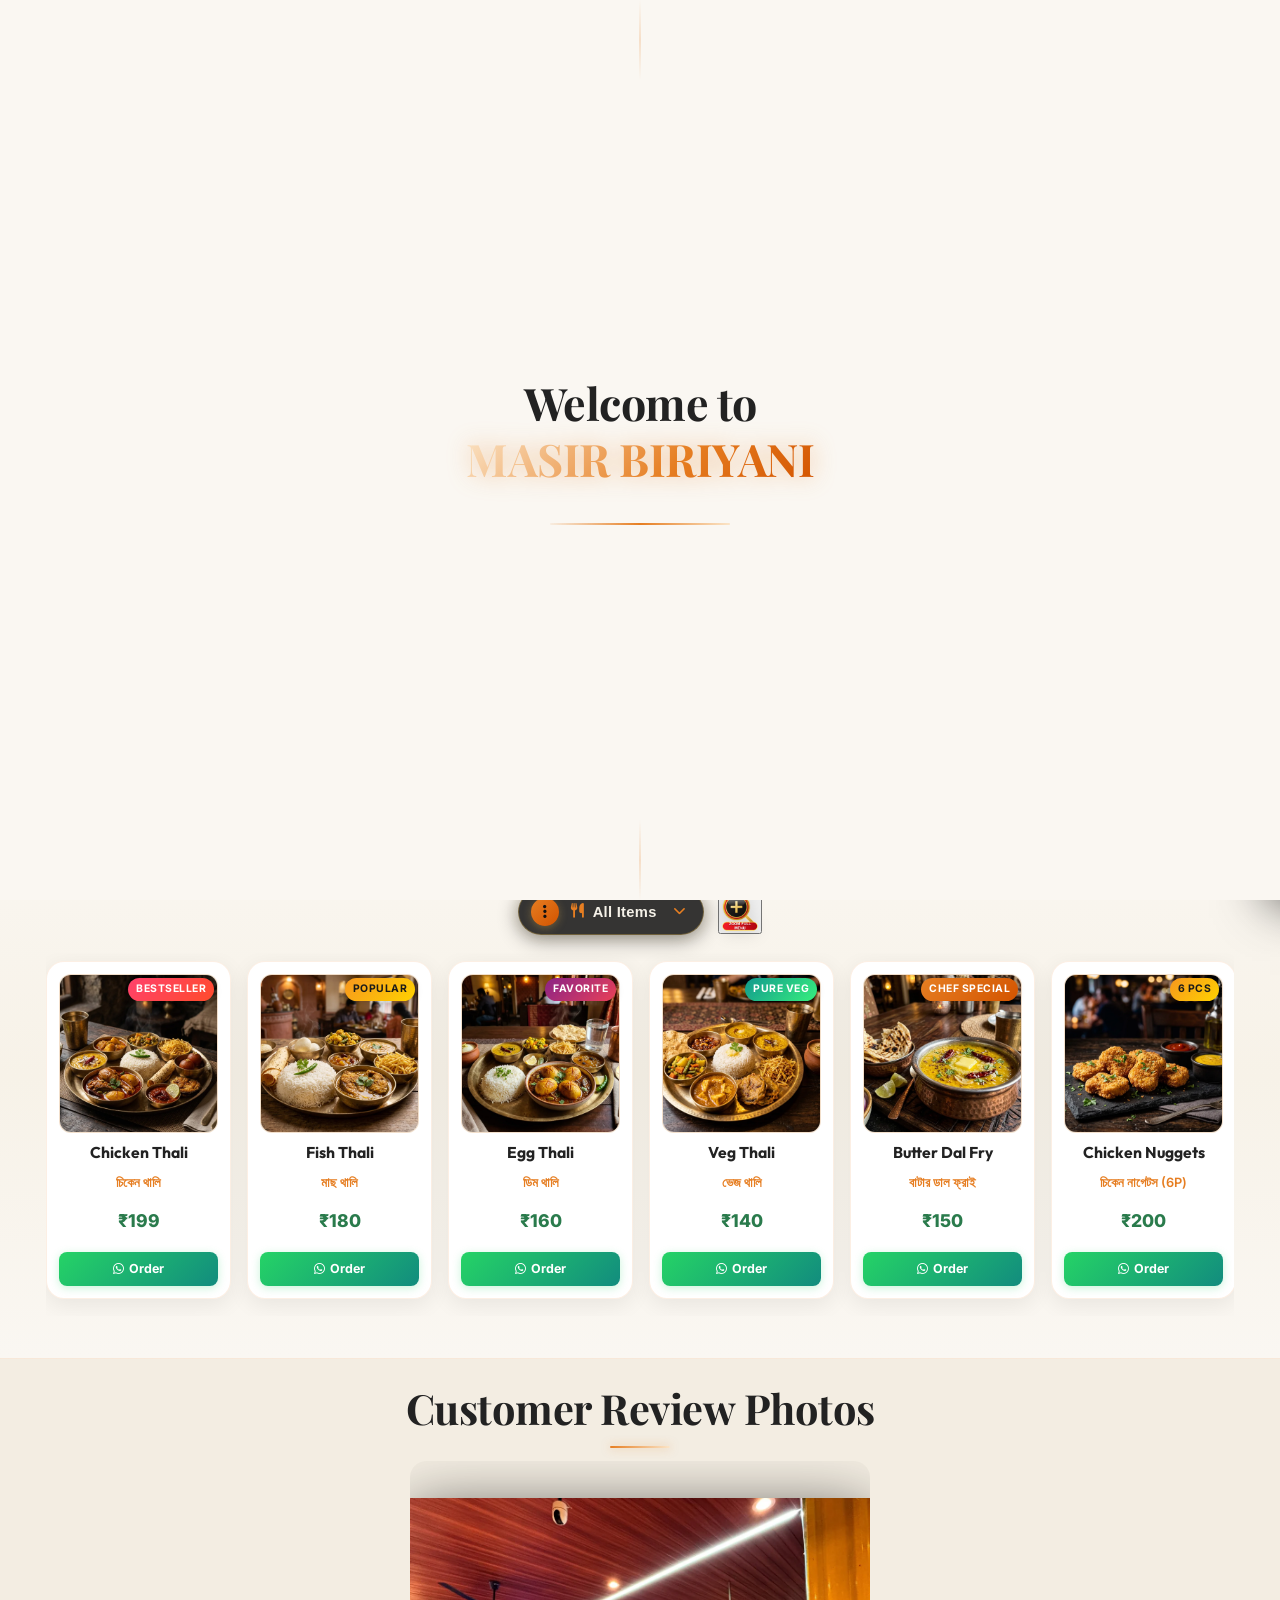
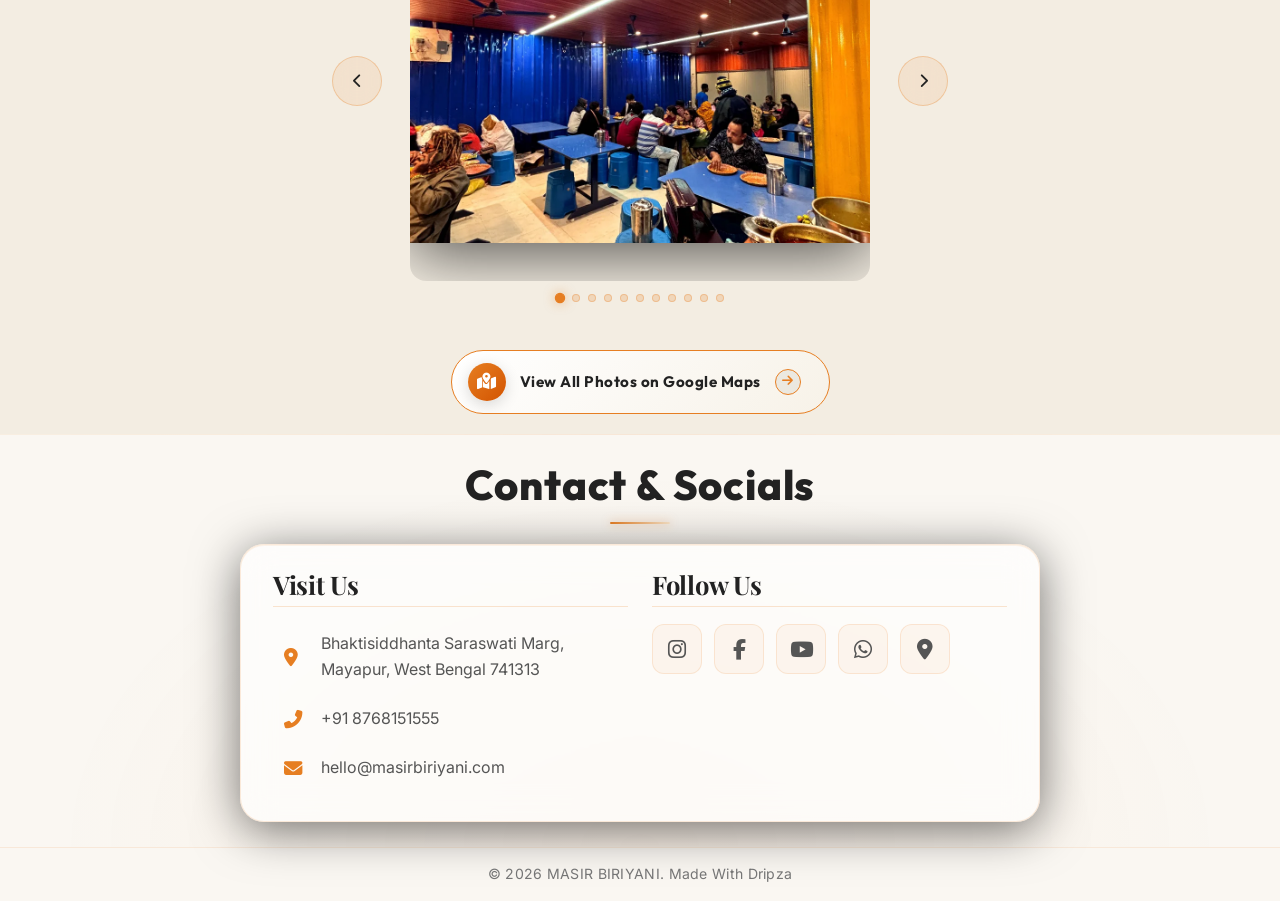
==== commit 3b394cef: "perf: smooth scroll - passive listeners, momentum drag, remove backdrop-filter, pause animation on s" ====
--- a/index.html
+++ b/index.html
@@ -1168,6 +1168,6 @@
         </div>
     </div>
 
-    <script src="script.js"></script>
+    <script src="script.js?v=1.4"></script>
 </body>
 </html>
--- a/styles.css
+++ b/styles.css
@@ -2706,8 +2706,6 @@
     font-size: 0.92rem;
     font-weight: 600;
     cursor: pointer;
-    backdrop-filter: blur(12px);
-    -webkit-backdrop-filter: blur(12px);
     box-shadow: 0 4px 20px rgba(0, 0, 0, 0.45), 0 0 15px rgba(201, 162, 75, 0.15);
     transition: all 0.3s cubic-bezier(0.25, 0.8, 0.25, 1);
     user-select: none;
@@ -2829,6 +2827,9 @@
     padding-right: 4px;
     scrollbar-width: thin;
     scrollbar-color: rgba(201, 162, 75, 0.6) rgba(255, 255, 255, 0.05);
+    will-change: scroll-position;
+    transform: translateZ(0);
+    -webkit-transform: translateZ(0);
 }
 
 .menu-filter-dropdown-list::-webkit-scrollbar {
@@ -2988,7 +2989,7 @@
     overflow-x: auto;
     overflow-y: hidden;
     scroll-behavior: smooth;
-    scroll-snap-type: x mandatory;
+    scroll-snap-type: x proximity;
     -webkit-overflow-scrolling: touch;
     padding: 8px 6px 18px;
     width: 100%;
@@ -3029,12 +3030,12 @@
     padding: 12px;
     text-align: center;
     box-shadow: 0 6px 22px rgba(0, 0, 0, 0.07) !important;
-    backdrop-filter: blur(12px);
-    -webkit-backdrop-filter: blur(12px);
     transition: transform 0.35s cubic-bezier(0.2, 0.8, 0.2, 1), border-color 0.35s ease, box-shadow 0.35s ease;
     animation: floatMenuItem 4.5s ease-in-out infinite alternate;
     user-select: none;
     position: relative;
+    will-change: transform;
+    contain: layout style;
 }
 
 .food-menu-card:nth-child(even) { animation-delay: 0.8s; }
@@ -3278,8 +3279,6 @@
     position: absolute;
     inset: 0;
     background: rgba(0, 0, 0, 0.72);
-    backdrop-filter: blur(12px);
-    -webkit-backdrop-filter: blur(12px);
 }
 
 .full-menu-modal-container {
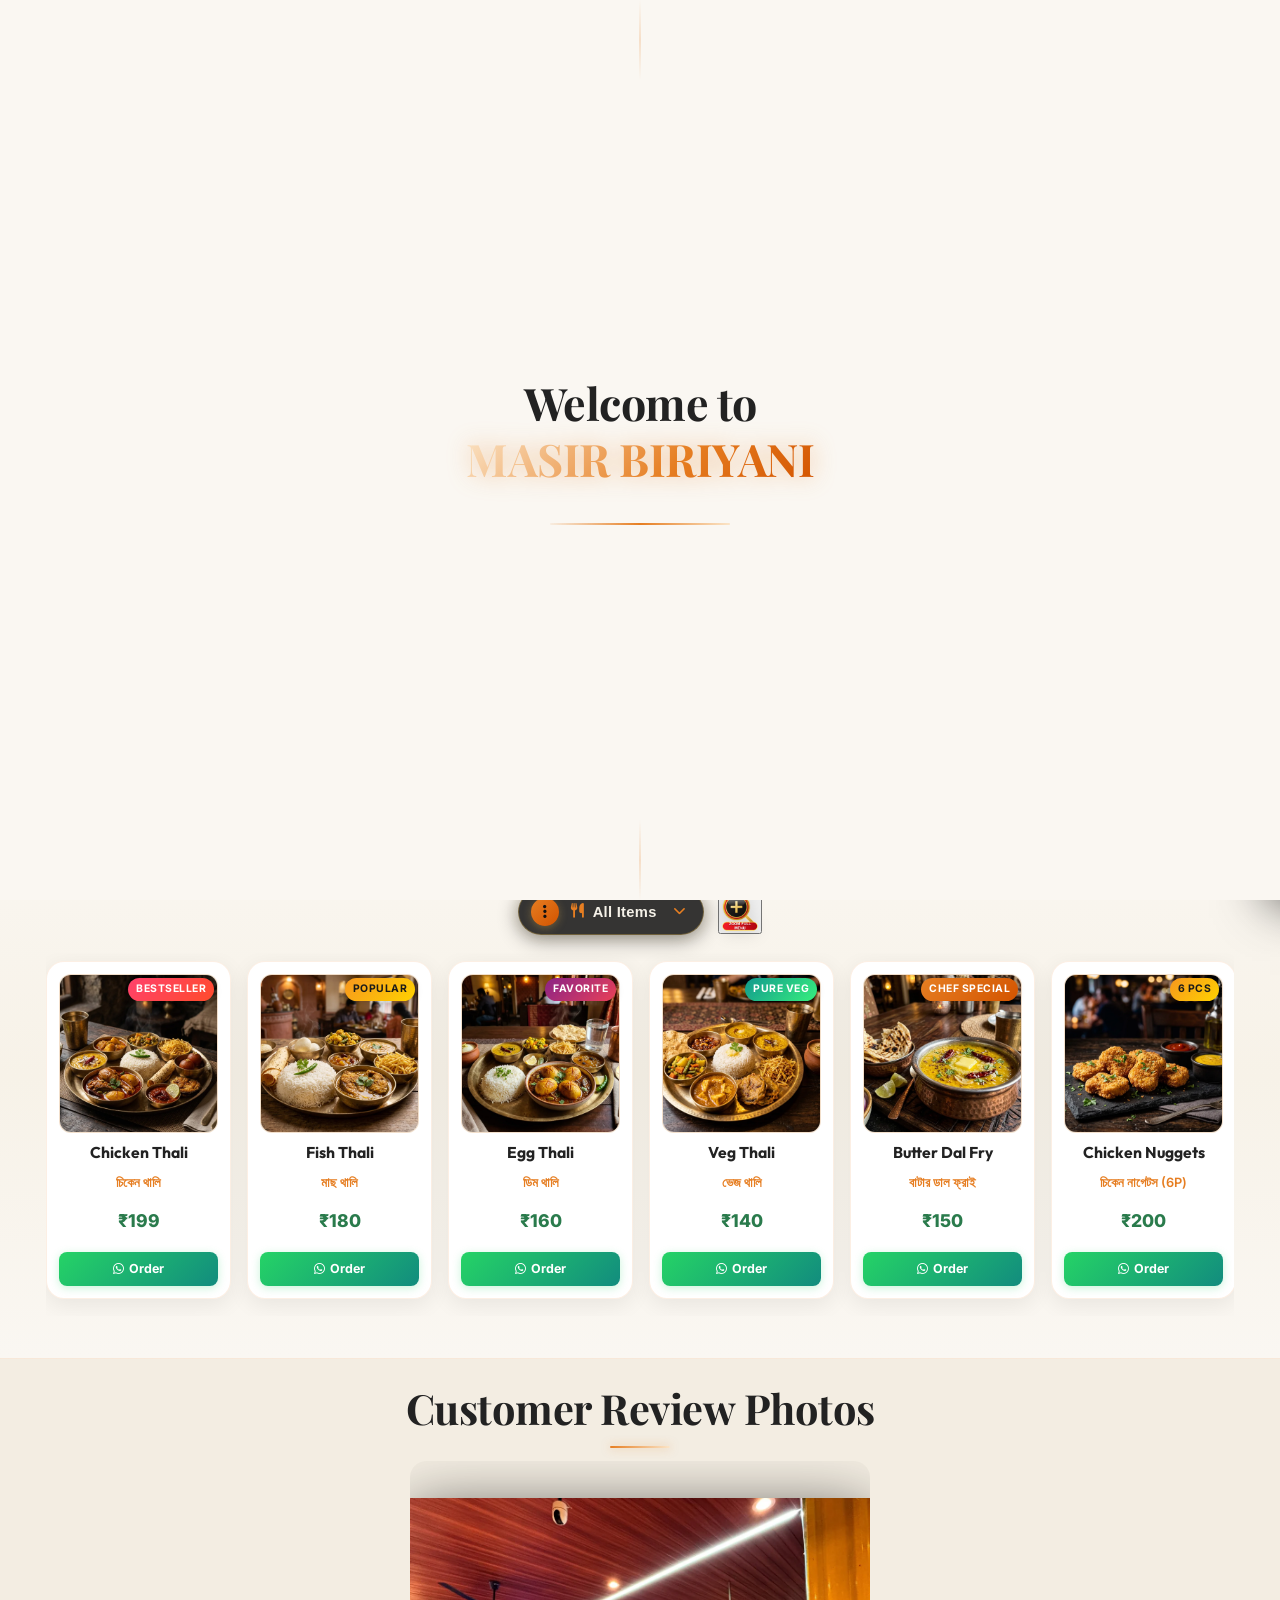
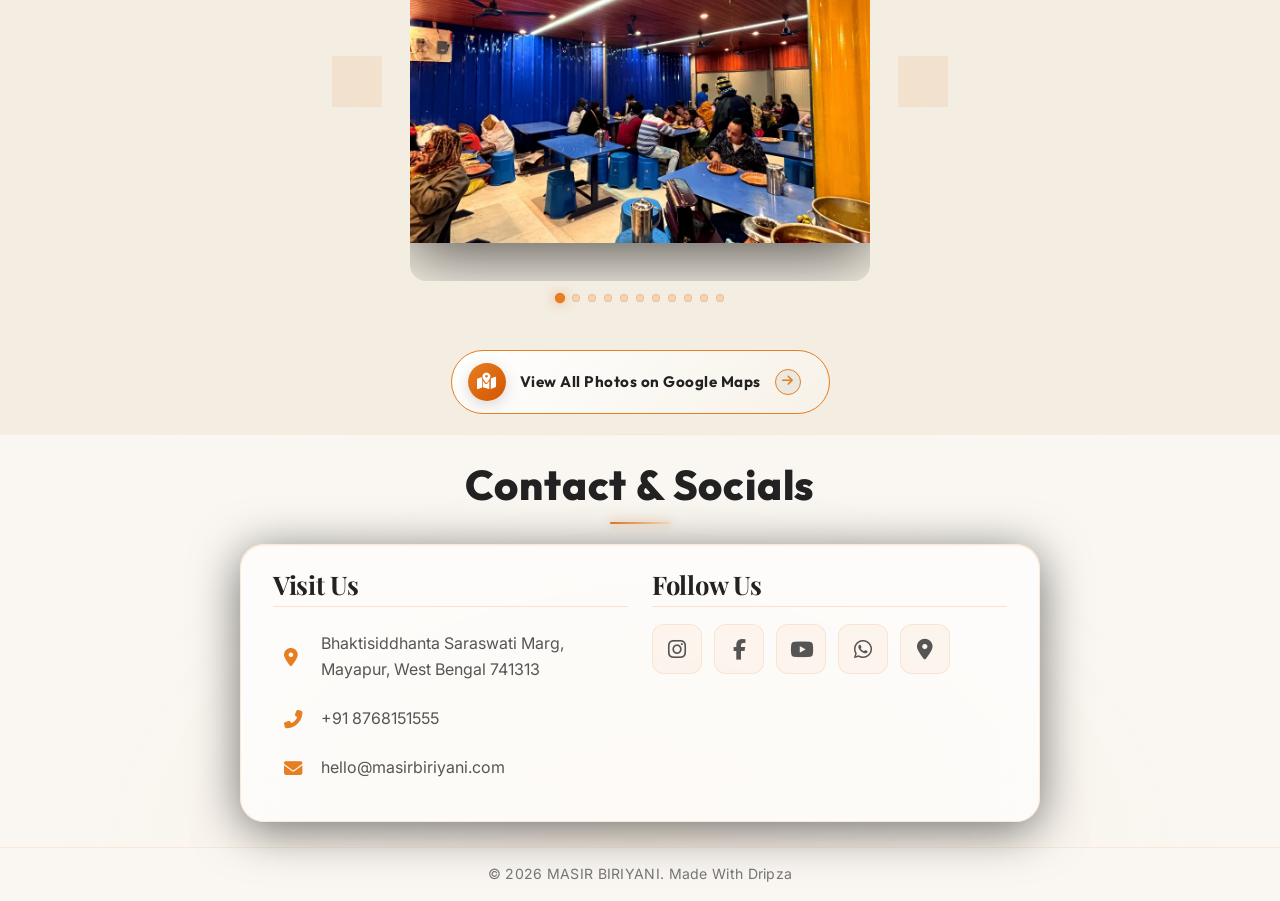
==== commit 60e2e2b9: "update" ====
--- a/index.html
+++ b/index.html
@@ -24,13 +24,13 @@
         <div class="logo-container">
             <img src="assets/masir_biriyani_logo.webp" alt="MASIR BIRIYANI Logo" class="logo-brand-img">
             <div class="logo-text-wrapper">
-                <span class="animated-football-header" title="Ganesh Chaturthi Special">
-                    <img src="assets/ganesh_run_icon.webp" alt="Ganesh Run Icon" style="object-fit: contain; filter: drop-shadow(0 0 5px rgba(255, 215, 0, 0.6));">
+                <span class="animated-football-header" title="Mahalaya Special">
+                    <img src="assets/lakshmi_puja_web_run_icon.webp" alt="Mahalaya Run Icon" style="object-fit: contain; filter: drop-shadow(0 0 5px rgba(255, 215, 0, 0.6));">
                 </span>
                 <span class="logo-text">MASIR BIRIYANI</span>
             </div>
         </div>
-        <span class="rath-yatra-header-text">শুভ বিশ্বকর্মা পূজা!</span>
+        <span class="rath-yatra-header-text">শুভ লক্ষ্মীপূজা</span>
         <ul class="nav-links">
             <li><a href="#home">Home</a></li>
             <li><a href="#menu">Menu</a></li>
@@ -39,10 +39,10 @@
         </ul>
         <div class="navbar-actions">
             <!-- Rakhi Purnima Button for Poster -->
-            <button class="fifa-btn" id="open-promo-modal-direct-btn" title="Show Ganesh Chaturthi Special Poster">
+            <button class="fifa-btn" id="open-promo-modal-direct-btn" title="Show Mahalaya Special Poster">
                 <div class="fifa-container">
                     <div class="fifa-magic-ring"></div>
-                    <img src="assets/ganesh_icon.webp" alt="Ganesh Special" class="fifa-svg" style="object-fit: contain;">
+                    <img src="assets/lakshmi_puja_web_icon.webp" alt="Mahalaya Special" class="fifa-svg" style="object-fit: contain;">
                 </div>
             </button>
             
@@ -55,7 +55,7 @@
     <!-- Hero Section -->
     <section id="home" class="hero">
         <div class="hero-bg banner-box">
-            <img src="assets/aj_restaurant_banner_1.webp" alt="AJ Restaurant & Cafe Banner" class="active">
+            <img src="assets/lakshmi_puja_greeting_banner.webp" alt="Durga Puja Festival Banner" class="active">
             <img src="assets/banner_1.webp" alt="MASIR BIRIYANI Banner 1">
             <img src="assets/banner_2.webp" alt="MASIR BIRIYANI Banner 2">
             <img src="assets/banner_3.webp" alt="MASIR BIRIYANI Banner 3">
--- a/styles.css
+++ b/styles.css
@@ -1121,6 +1121,7 @@
     font-weight: 800;
     letter-spacing: 0.5px;
     color: #8B1A1A;
+    text-shadow: 0 1px 2px rgba(0, 0, 0, 0.15);
     white-space: nowrap;
     opacity: 0;
     pointer-events: none;
@@ -2991,6 +2992,7 @@
     scroll-behavior: smooth;
     scroll-snap-type: x proximity;
     -webkit-overflow-scrolling: touch;
+    touch-action: pan-x pan-y;
     padding: 8px 6px 18px;
     width: 100%;
     cursor: grab;
@@ -4085,3 +4087,10 @@
         font-size: 0.7rem;
     }
 }
+
+/* Mobile touch vertical page scroll compatibility */
+.main-menu-scroll-wrapper,
+.main-menu-scroll-track,
+.main-menu-scroll-track .food-menu-card {
+    touch-action: pan-x pan-y !important;
+}
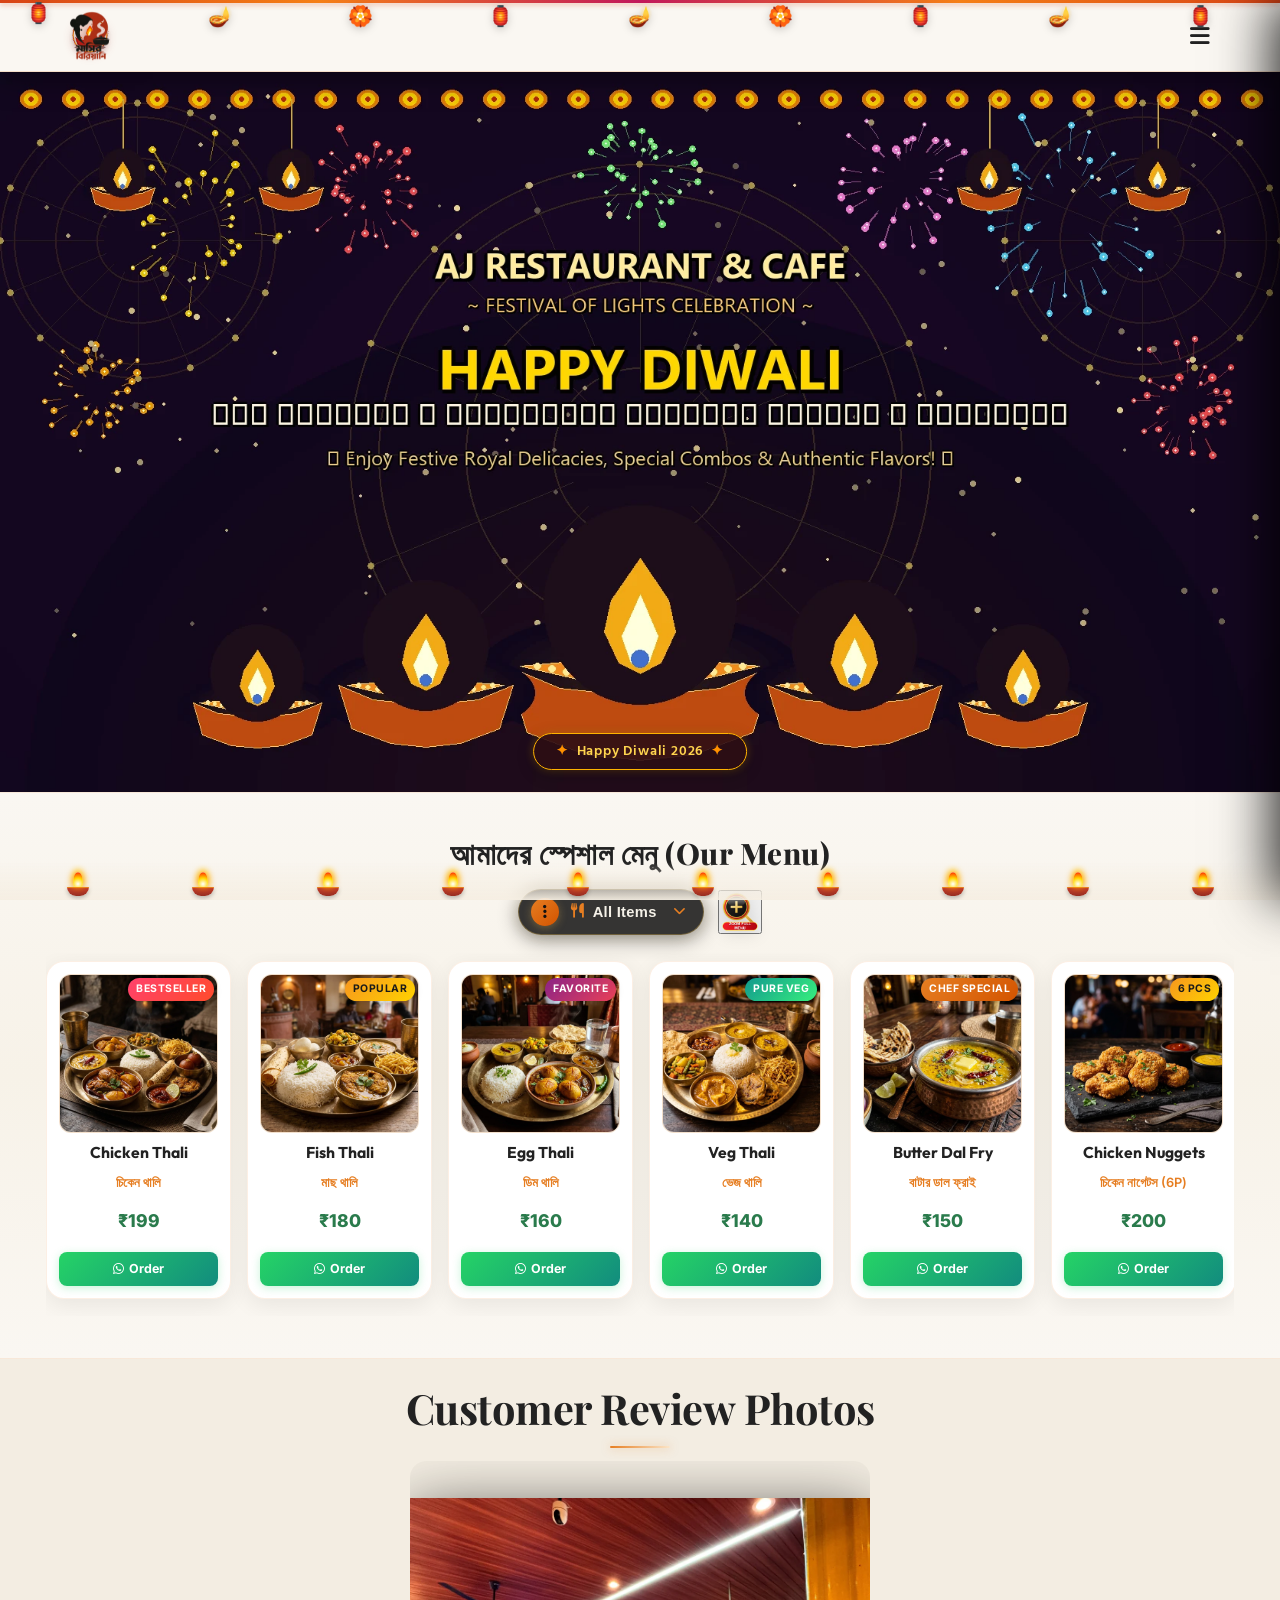
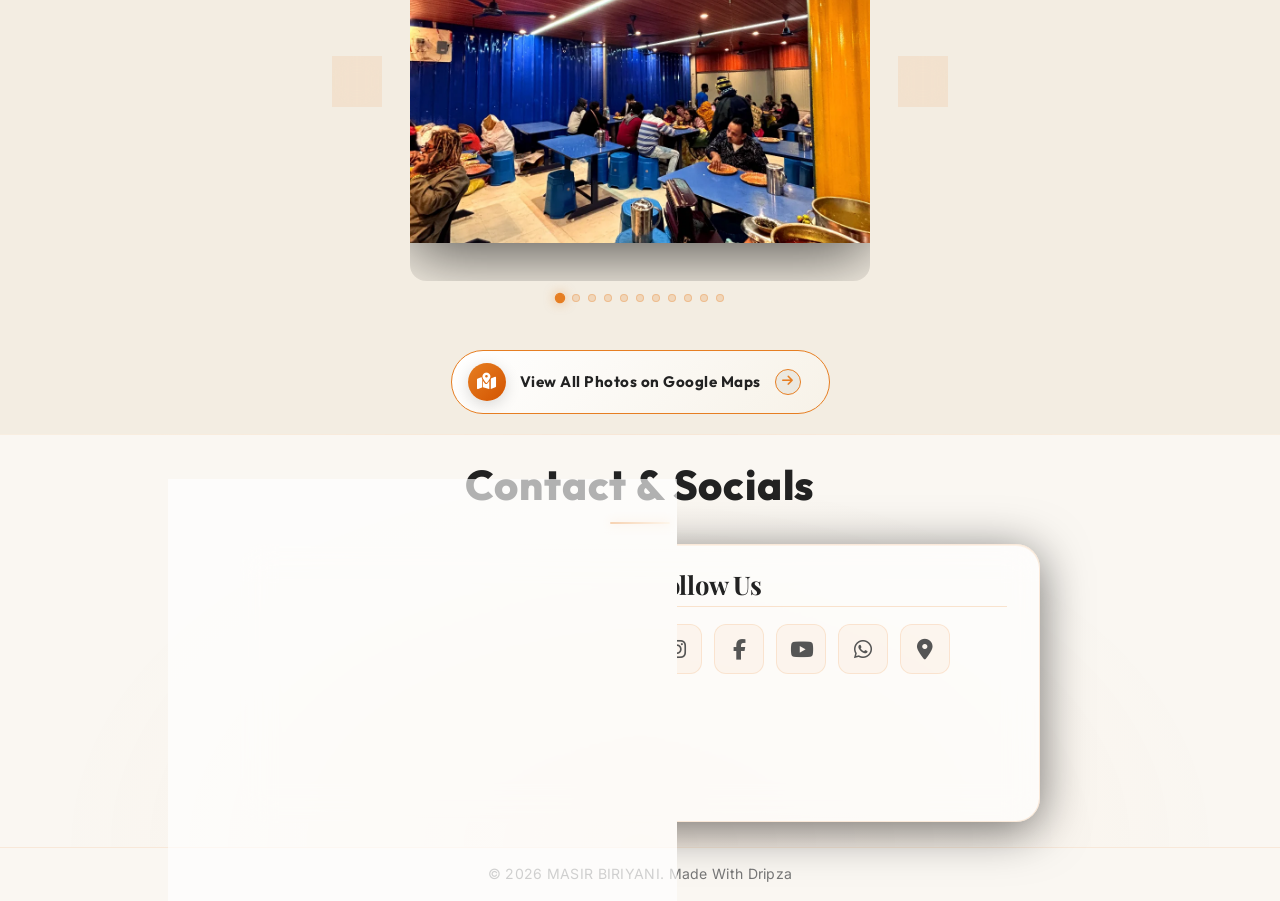
==== commit 550513d0: "update" ====
--- a/index.html
+++ b/index.html
@@ -5,14 +5,15 @@
     <meta name="viewport" content="width=device-width, initial-scale=1.0">
     <title>MASIR BIRIYANI</title>
     <link rel="icon" type="image/png" href="assets/masir_biriyani_logo.webp">
-    <link href="https://fonts.googleapis.com/css2?family=Playfair+Display:wght@400;600;700;800&family=Outfit:wght@300;400;600;800&family=Inter:wght@300;400;500;600&display=swap" rel="stylesheet">
+    <link href="https://fonts.googleapis.com/css2?family=Playfair+Display:wght@400;600;700;800&family=Outfit:wght@300;400;600;800&family=Inter:wght@300;400;500;600&family=Hind+Siliguri:wght@400;600;700&display=swap" rel="stylesheet">
     <link rel="stylesheet" href="https://cdnjs.cloudflare.com/ajax/libs/font-awesome/6.4.0/css/all.min.css">
     <link rel="stylesheet" href="styles.css?v=1.3">
 </head>
-<body class="no-scroll">
+<body class="no-scroll diwali-theme">
     <!-- Preloader Screen -->
     <div id="preloader">
         <div class="preloader-content">
+            <div class="preloader-diya-glow">🪔</div>
             <h1 class="preloader-title">Welcome to <br><span class="highlight">MASIR BIRIYANI</span></h1>
             <div class="preloader-loader">
                 <div class="loader-bar"></div>
@@ -20,17 +21,32 @@
         </div>
     </div>
     <!-- Navbar -->
+        <!-- Hanging Decorative Diwali Toran & Lanterns -->
+    <div class="diwali-hanging-toran" aria-hidden="true">
+        <div class="toran-string"></div>
+        <div class="toran-items">
+            <span class="toran-lantern tl1">🏮</span>
+            <span class="toran-diya td1">🪔</span>
+            <span class="toran-flower tf1">🏵️</span>
+            <span class="toran-lantern tl2">🏮</span>
+            <span class="toran-diya td2">🪔</span>
+            <span class="toran-flower tf2">🏵️</span>
+            <span class="toran-lantern tl3">🏮</span>
+            <span class="toran-diya td3">🪔</span>
+            <span class="toran-lantern tl4">🏮</span>
+        </div>
+    </div>
     <nav class="navbar">
         <div class="logo-container">
             <img src="assets/masir_biriyani_logo.webp" alt="MASIR BIRIYANI Logo" class="logo-brand-img">
             <div class="logo-text-wrapper">
-                <span class="animated-football-header" title="Mahalaya Special">
-                    <img src="assets/lakshmi_puja_web_run_icon.webp" alt="Mahalaya Run Icon" style="object-fit: contain; filter: drop-shadow(0 0 5px rgba(255, 215, 0, 0.6));">
+                <span class="animated-football-header" title="Diwali Celebration">
+                    <img src="assets/diwali_run_icon.webp" alt="Mahalaya Run Icon" style="object-fit: contain; filter: drop-shadow(0 2px 5px rgba(183, 28, 28, 0.4)) drop-shadow(0 1px 2px rgba(0, 0, 0, 0.25));">
                 </span>
                 <span class="logo-text">MASIR BIRIYANI</span>
             </div>
         </div>
-        <span class="rath-yatra-header-text">শুভ লক্ষ্মীপূজা</span>
+        <span class="rath-yatra-header-text diwali-header-text">✨ শুভ দীপাবলি ও কালীপূজা 🪔</span>
         <ul class="nav-links">
             <li><a href="#home">Home</a></li>
             <li><a href="#menu">Menu</a></li>
@@ -38,14 +54,6 @@
             <li><a href="#contact">Contact</a></li>
         </ul>
         <div class="navbar-actions">
-            <!-- Rakhi Purnima Button for Poster -->
-            <button class="fifa-btn" id="open-promo-modal-direct-btn" title="Show Mahalaya Special Poster">
-                <div class="fifa-container">
-                    <div class="fifa-magic-ring"></div>
-                    <img src="assets/lakshmi_puja_web_icon.webp" alt="Mahalaya Special" class="fifa-svg" style="object-fit: contain;">
-                </div>
-            </button>
-            
             <div class="hamburger">
                 <i class="fas fa-bars"></i>
             </div>
@@ -55,12 +63,17 @@
     <!-- Hero Section -->
     <section id="home" class="hero">
         <div class="hero-bg banner-box">
-            <img src="assets/lakshmi_puja_greeting_banner.webp" alt="Durga Puja Festival Banner" class="active">
+            <img src="assets/diwali_greeting_banner.webp" alt="Happy Diwali Festival Banner" class="active">
             <img src="assets/banner_1.webp" alt="MASIR BIRIYANI Banner 1">
             <img src="assets/banner_2.webp" alt="MASIR BIRIYANI Banner 2">
             <img src="assets/banner_3.webp" alt="MASIR BIRIYANI Banner 3">
             <img src="assets/banner_4.webp" alt="MASIR BIRIYANI Banner 4">
             <div class="overlay"></div>
+        </div>
+        <!-- Interactive Diwali Fireworks Canvas Overlay -->
+        <canvas id="diwali-fireworks-canvas"></canvas>
+        <div class="hero-diwali-badge">
+            <span class="sparkle-star">✦</span> Happy Diwali 2026 <span class="sparkle-star">✦</span>
         </div>
         <!-- Click/Hover Zones for Banner Control -->
         <div class="hero-nav-zone left-zone" title="Previous Image"></div>
@@ -1159,15 +1172,19 @@
 
 
 
-    <!-- Promo Poster Modal -->
-    <div class="promo-modal" id="promo-modal">
-        <div class="promo-modal-overlay"></div>
-        <div class="promo-modal-content">
-            <button class="promo-modal-close" id="close-promo-modal-btn" aria-label="Close Promo Modal"><i class="fas fa-times"></i></button>
-            <img src="assets/promo_poster.webp" alt="Rakhi Purnima Celebration" class="promo-poster-img">
-        </div>
+        <!-- Interactive Diwali Diya Bar along bottom -->
+    <div class="diwali-diya-bar" id="diwali-diya-bar" title="Interactive Diwali Diyas - Click to Light / Extinguish">
+        <div class="interactive-diya-item"><div class="diya-flame"></div><div class="diya-pot"></div></div>
+        <div class="interactive-diya-item"><div class="diya-flame"></div><div class="diya-pot"></div></div>
+        <div class="interactive-diya-item"><div class="diya-flame"></div><div class="diya-pot"></div></div>
+        <div class="interactive-diya-item"><div class="diya-flame"></div><div class="diya-pot"></div></div>
+        <div class="interactive-diya-item"><div class="diya-flame"></div><div class="diya-pot"></div></div>
+        <div class="interactive-diya-item"><div class="diya-flame"></div><div class="diya-pot"></div></div>
+        <div class="interactive-diya-item"><div class="diya-flame"></div><div class="diya-pot"></div></div>
+        <div class="interactive-diya-item"><div class="diya-flame"></div><div class="diya-pot"></div></div>
+        <div class="interactive-diya-item"><div class="diya-flame"></div><div class="diya-pot"></div></div>
+        <div class="interactive-diya-item"><div class="diya-flame"></div><div class="diya-pot"></div></div>
     </div>
-
     <script src="script.js?v=1.4"></script>
-</body>
+    </body>
 </html>
--- a/styles.css
+++ b/styles.css
@@ -101,6 +101,8 @@
 }
 
 .logo-brand-img {
+    position: relative;
+    z-index: 1002;
     height: 52px;
     width: auto;
     object-fit: contain;
@@ -137,6 +139,7 @@
 .animated-football-header img {
     width: 100%;
     height: 100%;
+    filter: drop-shadow(0 2px 5px rgba(183, 28, 28, 0.4)) drop-shadow(0 1px 2px rgba(0, 0, 0, 0.25)) !important;
 }
 
 .logo-text {
@@ -4094,3 +4097,280 @@
 .main-menu-scroll-track .food-menu-card {
     touch-action: pan-x pan-y !important;
 }
+
+/* ============================================================
+   DIWALI FESTIVAL THEME STYLES (LIGHT THEME - দীপাবলি ও কালীপূজা)
+   Optimized for All Devices: Desktop, iPhone & Low-End Android
+   ============================================================ */
+
+/* Preloader Diya Enhancement */
+.preloader-diya-glow {
+    font-size: 3rem;
+    margin-bottom: 8px;
+    animation: diyaPulseGlow 1.8s infinite ease-in-out;
+    filter: drop-shadow(0 0 10px #e65100);
+    will-change: transform;
+}
+
+.preloader-subtitle {
+    font-family: 'Hind Siliguri', 'Outfit', sans-serif;
+    color: #c62828;
+    font-size: 1.1rem;
+    font-weight: 700;
+    margin-top: 6px;
+    letter-spacing: 0.5px;
+    text-shadow: 0 0 6px rgba(198, 40, 40, 0.25);
+}
+
+@keyframes diyaPulseGlow {
+    0%, 100% { transform: scale(1) translateZ(0); filter: drop-shadow(0 0 8px #d84315); }
+    50% { transform: scale(1.12) translateZ(0); filter: drop-shadow(0 0 16px #ff8f00); }
+}
+
+/* Hanging Festive Toran & Lanterns */
+.diwali-hanging-toran {
+    position: fixed;
+    top: 0;
+    left: 0;
+    width: 100%;
+    height: 44px;
+    z-index: 1001;
+    pointer-events: none;
+    overflow: hidden;
+    transform: translateZ(0);
+}
+
+.toran-string {
+    position: absolute;
+    top: 0;
+    left: 0;
+    width: 100%;
+    height: 3px;
+    background: linear-gradient(90deg, #d84315, #f57f17, #c2185b, #f57f17, #d84315);
+    box-shadow: 0 2px 5px rgba(216, 67, 21, 0.35);
+}
+
+.toran-items {
+    display: flex;
+    justify-content: space-around;
+    align-items: flex-start;
+    padding: 0 10px;
+    width: 100%;
+}
+
+.toran-items span {
+    display: inline-block;
+    transform-origin: top center;
+    font-size: 1.25rem;
+    filter: drop-shadow(0 2px 4px rgba(0, 0, 0, 0.2));
+    will-change: transform;
+}
+
+.toran-lantern { animation: toranSway 3.2s infinite ease-in-out; }
+.toran-diya { animation: toranSway 2.8s infinite ease-in-out reverse; }
+.toran-flower { animation: toranSway 3.6s infinite ease-in-out; font-size: 1rem; }
+
+.tl1 { animation-delay: 0s; position: relative; left: -42px; top: -3px; }
+.td1 { animation-delay: 0.4s; }
+.tf1 { animation-delay: 0.8s; }
+.tl2 { animation-delay: 1.2s; }
+.td2 { animation-delay: 1.6s; }
+.tf2 { animation-delay: 0.3s; }
+.tl3 { animation-delay: 0.9s; }
+.td3 { animation-delay: 1.4s; }
+.tl4 { animation-delay: 0.2s; }
+
+@keyframes toranSway {
+    0%, 100% { transform: rotate(-8deg) translateZ(0); }
+    50% { transform: rotate(8deg) translateZ(0); }
+}
+
+/* Diwali Header Text (Light Theme - Rich Royal Crimson & Vermilion) */
+.diwali-header-text {
+    font-family: 'Hind Siliguri', 'Playfair Display', serif !important;
+    font-size: 1.25rem !important;
+    font-weight: 700 !important;
+    color: #b71c1c !important;
+    background: linear-gradient(90deg, #b71c1c 0%, #d84315 35%, #880e4f 70%, #e65100 100%) !important;
+    -webkit-background-clip: text !important;
+    -webkit-text-fill-color: transparent !important;
+    filter: drop-shadow(0 1px 3px rgba(183, 28, 28, 0.25));
+    letter-spacing: 0.5px;
+}
+
+/* Hero Section Diwali Additions */
+#diwali-fireworks-canvas {
+    position: absolute;
+    inset: 0;
+    width: 100%;
+    height: 100%;
+    z-index: 2;
+    pointer-events: auto;
+    cursor: crosshair;
+    contain: strict;
+}
+
+.hero-diwali-badge {
+    position: absolute;
+    bottom: 22px;
+    left: 50%;
+    transform: translateX(-50%) translateZ(0);
+    z-index: 3;
+    background: rgba(45, 14, 20, 0.9);
+    border: 1.5px solid #ffb300;
+    border-radius: 30px;
+    padding: 6px 18px;
+    font-family: 'Hind Siliguri', 'Outfit', sans-serif;
+    color: #ffd54f;
+    font-size: 0.88rem;
+    font-weight: 600;
+    letter-spacing: 0.8px;
+    white-space: nowrap;
+    box-shadow: 0 4px 15px rgba(0, 0, 0, 0.35), 0 0 10px rgba(255, 179, 0, 0.3);
+    pointer-events: none;
+    animation: badgeFloat 3.5s infinite ease-in-out;
+}
+
+.sparkle-star {
+    color: #ff9100;
+    margin: 0 4px;
+    display: inline-block;
+}
+
+@keyframes badgeFloat {
+    0%, 100% { transform: translateX(-50%) translateY(0) translateZ(0); }
+    50% { transform: translateX(-50%) translateY(-5px) translateZ(0); }
+}
+
+/* Interactive Diya Bar along bottom of the screen */
+.diwali-diya-bar {
+    position: fixed;
+    bottom: 0;
+    left: 0;
+    width: 100%;
+    height: 38px;
+    z-index: 9980;
+    display: flex;
+    justify-content: space-around;
+    align-items: flex-end;
+    padding: 0 15px 4px 15px;
+    pointer-events: none;
+    background: linear-gradient(to top, rgba(245, 238, 226, 0.95) 0%, rgba(245, 238, 226, 0) 100%);
+    contain: layout paint;
+}
+
+.interactive-diya-item {
+    pointer-events: auto;
+    cursor: pointer;
+    display: flex;
+    flex-direction: column;
+    align-items: center;
+    transition: transform 0.2s ease-out;
+    user-select: none;
+    will-change: transform;
+}
+
+.interactive-diya-item:hover {
+    transform: scale(1.25) translateY(-3px) translateZ(0);
+}
+
+.diya-flame {
+    width: 10px;
+    height: 15px;
+    background: radial-gradient(circle at 50% 80%, #fff 0%, #ffd700 45%, #ff4500 85%, transparent 100%);
+    border-radius: 50% 50% 25% 25% / 70% 70% 30% 30%;
+    box-shadow: 0 0 8px #ff9100, 0 -2px 6px #ffd700;
+    animation: diyaFlameFlicker 0.2s infinite alternate ease-in-out;
+    transform-origin: bottom center;
+    transition: opacity 0.3s ease, transform 0.3s ease;
+    will-change: transform, opacity;
+}
+
+.diya-pot {
+    width: 22px;
+    height: 9px;
+    background: linear-gradient(180deg, #c0392b 0%, #962d22 100%);
+    border-radius: 0 0 14px 14px;
+    border-top: 1.5px solid #e67e22;
+    box-shadow: 0 2px 4px rgba(0, 0, 0, 0.25);
+}
+
+.interactive-diya-item.unlit .diya-flame {
+    opacity: 0;
+    transform: scale(0.2);
+}
+
+@keyframes diyaFlameFlicker {
+    0% { transform: scale(1) rotate(-1deg) translateZ(0); }
+    100% { transform: scale(1.06, 0.95) rotate(1.5deg) translateZ(0); }
+}
+
+@media (max-width: 768px) {
+    .diwali-diya-bar {
+        height: 30px;
+        padding-bottom: 2px;
+    }
+    .interactive-diya-item:nth-child(n+7) {
+        display: none !important;
+    }
+    .diya-flame {
+        width: 8px;
+        height: 12px;
+    }
+    .diya-pot {
+        width: 17px;
+        height: 7px;
+    }
+}
+/* Sparkler Cursor Trail Particle (Desktop only) */
+.diwali-sparkler-dot {
+    position: fixed;
+    pointer-events: none;
+    border-radius: 50%;
+    z-index: 10005;
+    animation: sparklerFade 0.55s forwards linear;
+    will-change: transform, opacity;
+}
+
+@keyframes sparklerFade {
+    0% { transform: translate(0, 0) scale(1) translateZ(0); opacity: 1; }
+    100% { transform: translate(var(--tx, 0), var(--ty, 0)) scale(0) translateZ(0); opacity: 0; }
+}
+
+/* Mobile Optimizations */
+@media (max-width: 768px) {
+    .diwali-header-text {
+        font-size: 0.92rem !important;
+    }
+    .diwali-hanging-toran {
+        height: 36px;
+    }
+    .tl1 {
+        left: -14px;
+        top: -2px;
+    }
+    .toran-items span {
+        font-size: 1rem;
+    }
+    .hero-diwali-badge {
+        font-size: 0.72rem;
+        padding: 4px 12px;
+        bottom: 10px;
+    }
+    .diwali-diya-bar {
+        height: 30px;
+        padding-bottom: 2px;
+    }
+    .diya-flame {
+        width: 8px;
+        height: 12px;
+    }
+    .diya-pot {
+        width: 17px;
+        height: 7px;
+    }
+    .preloader-diya-glow,
+    .diwali-header-text {
+        filter: none !important;
+    }
+}
